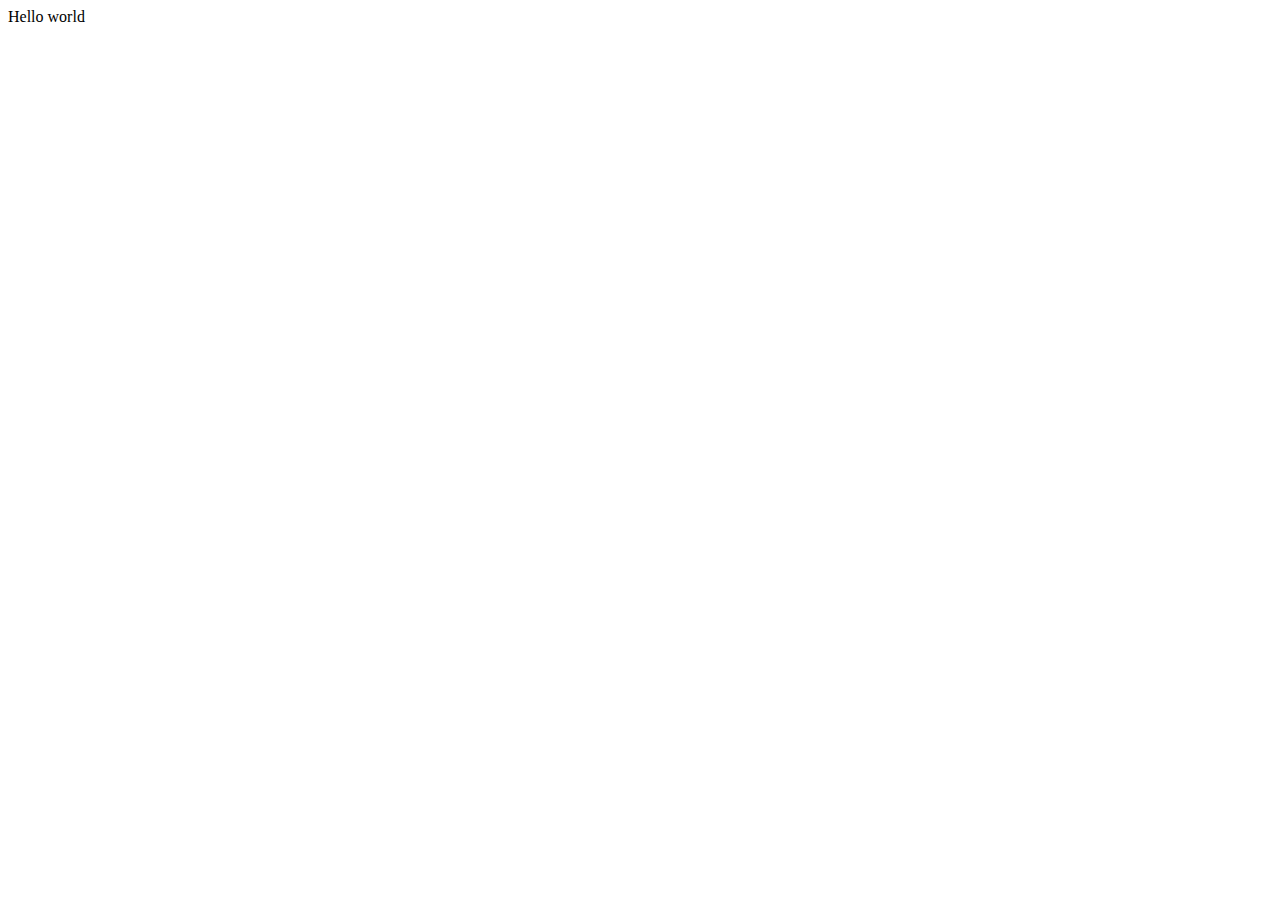
==== index.html @ 72136c0b "inital commit" ====
<!DOCTYPE html>
<html lang="en">
<head>
    <meta charset="UTF-8">
    <meta http-equiv="X-UA-Compatible" content="IE=edge">
    <meta name="viewport" content="width=device-width, initial-scale=1.0">
    <title>Paran Kashani Pages</title>
</head>
<body>
    <header>Hello world</header>
</body>
</html>
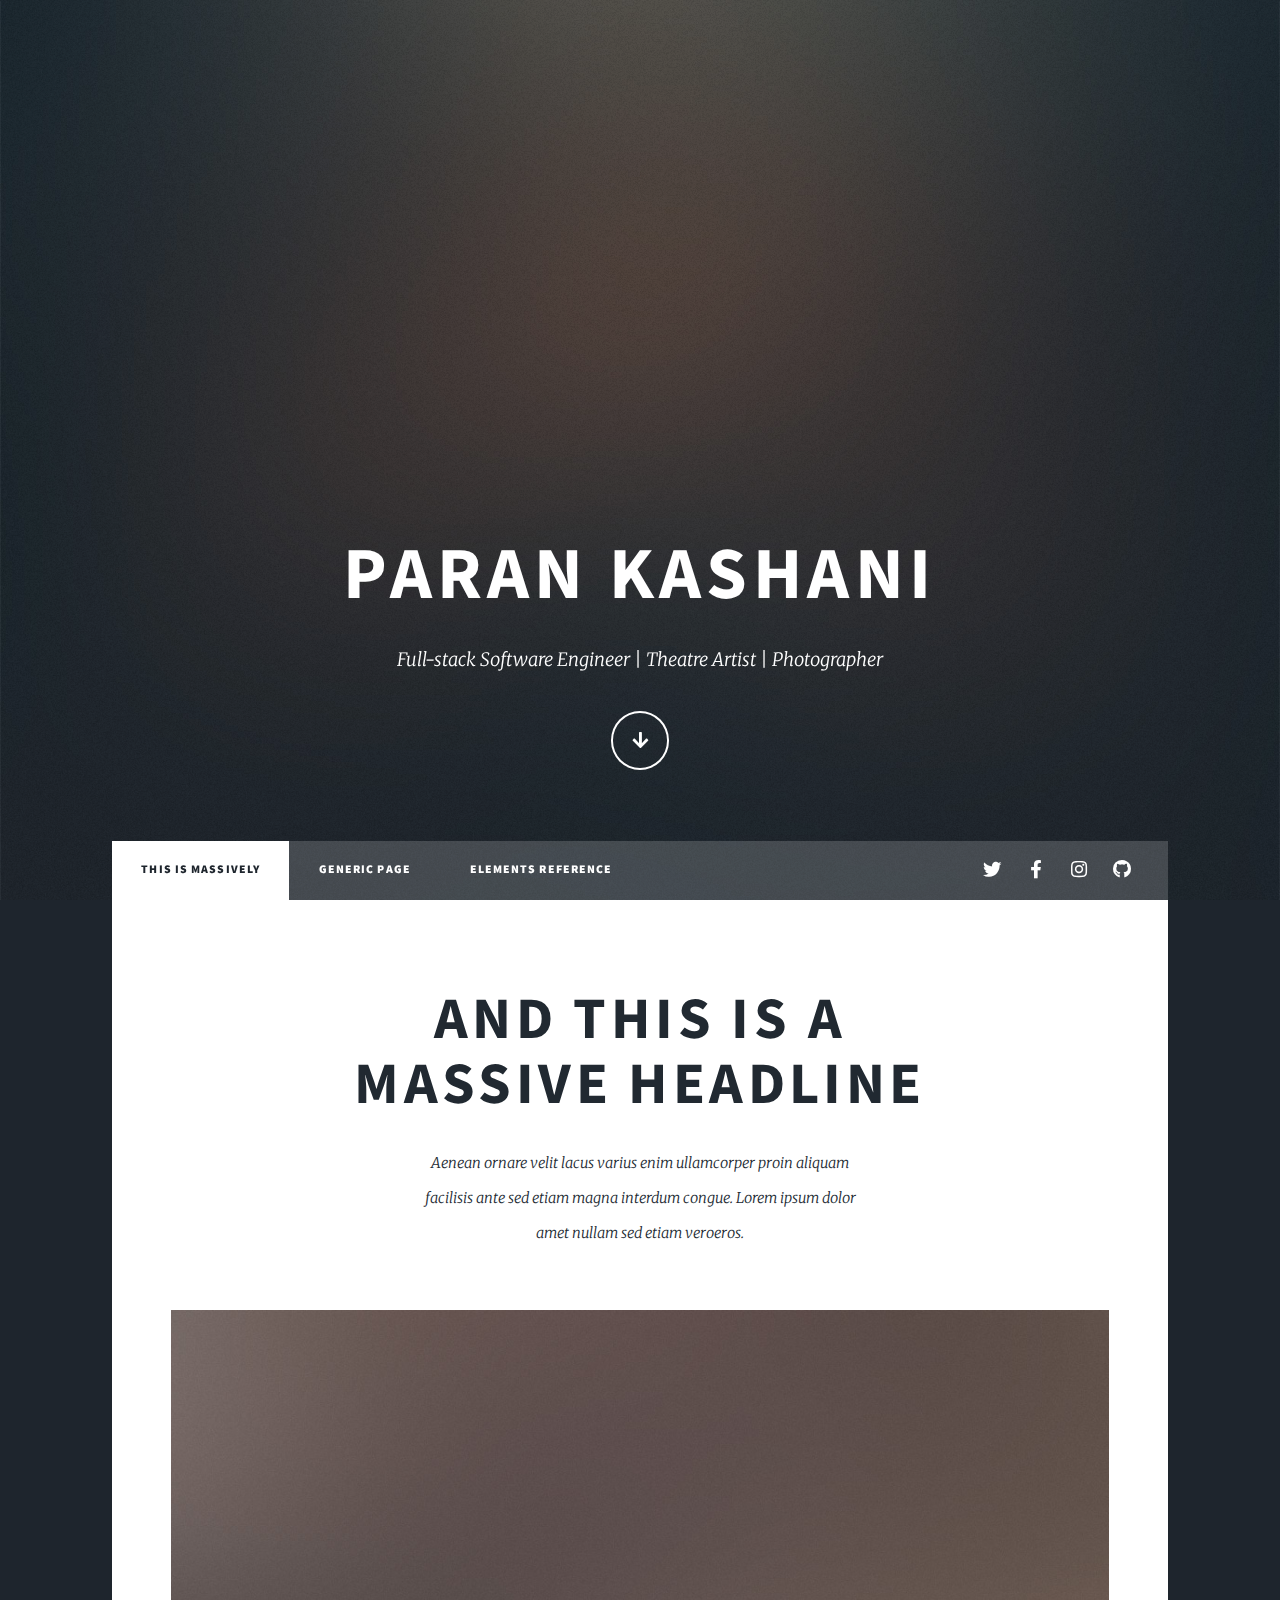
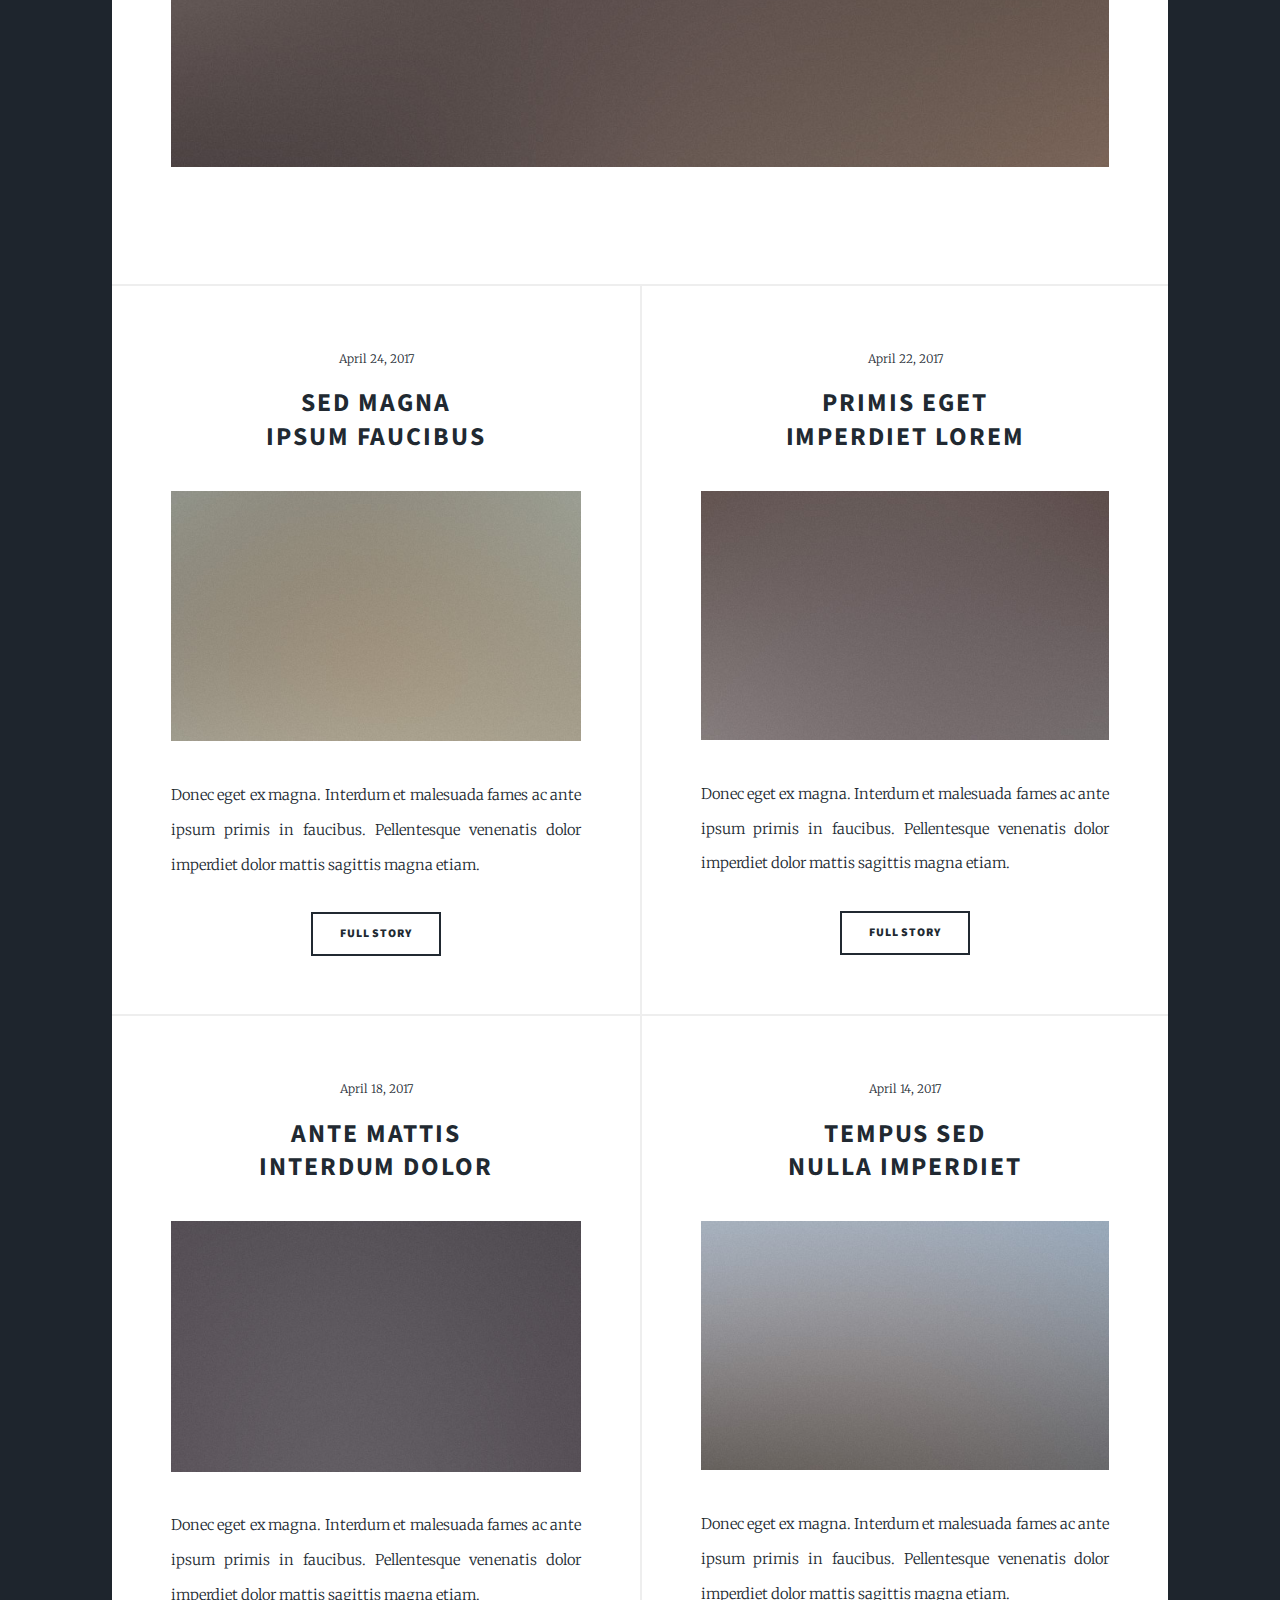
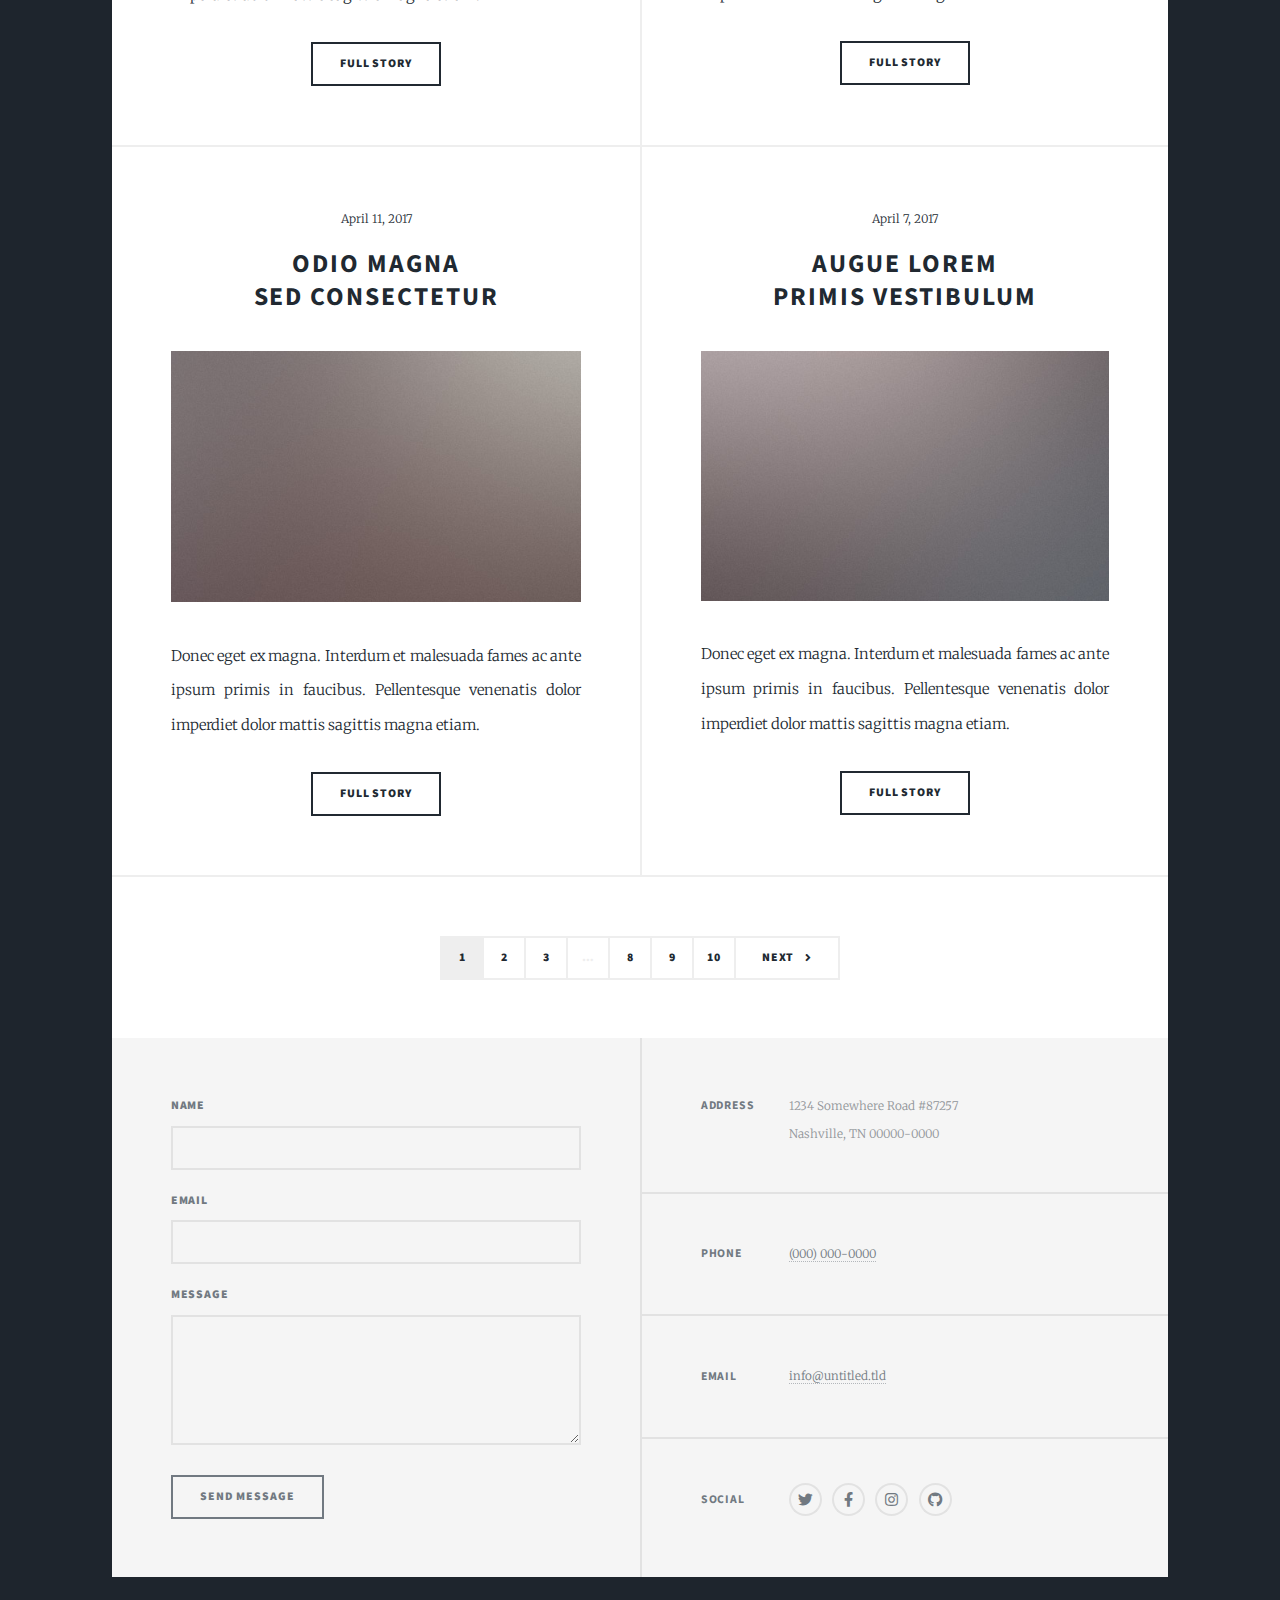
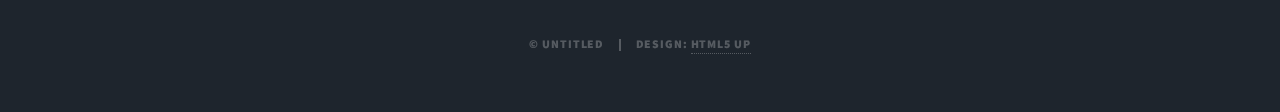
==== commit e2484a39: "minor adjustments made" ====
--- a/index.html
+++ b/index.html
@@ -1,12 +1,222 @@
-<!DOCTYPE html>
-<html lang="en">
-<head>
-    <meta charset="UTF-8">
-    <meta http-equiv="X-UA-Compatible" content="IE=edge">
-    <meta name="viewport" content="width=device-width, initial-scale=1.0">
-    <title>Paran Kashani Pages</title>
-</head>
-<body>
-    <header>Hello world</header>
-</body>
+<!DOCTYPE HTML>
+<html>
+	<head>
+		<title>Paran Kashani Portfolio</title>
+		<meta charset="utf-8" />
+		<meta name="viewport" content="width=device-width, initial-scale=1, user-scalable=no" />
+		<link rel="stylesheet" href="assets/css/main.css" />
+		<noscript><link rel="stylesheet" href="assets/css/noscript.css" /></noscript>
+	</head>
+	<body class="is-preload">
+
+		<!-- Wrapper -->
+			<div id="wrapper" class="fade-in">
+
+				<!-- Intro -->
+					<div id="intro">
+						<h1>Paran Kashani</h1>
+						<p>Full-stack Software Engineer | Theatre Artist | Photographer</p>
+						<ul class="actions">
+							<li><a href="#header" class="button icon solid solo fa-arrow-down scrolly">Continue</a></li>
+						</ul>
+					</div>
+
+				<!-- Header -->
+					<header id="header">
+						<a href="index.html" class="logo">Massively</a>
+					</header>
+
+				<!-- Nav -->
+					<nav id="nav">
+						<ul class="links">
+							<li class="active"><a href="index.html">This is Massively</a></li>
+							<li><a href="generic.html">Generic Page</a></li>
+							<li><a href="elements.html">Elements Reference</a></li>
+						</ul>
+						<ul class="icons">
+							<li><a href="#" class="icon brands fa-twitter"><span class="label">Twitter</span></a></li>
+								<li><a href="#" class="icon brands fa-facebook-f"><span class="label">Facebook</span></a></li>
+							<li><a href="#" class="icon brands fa-instagram"><span class="label">Instagram</span></a></li>
+							<li><a href="#" class="icon brands fa-github"><span class="label">GitHub</span></a></li>
+						</ul>
+					</nav>
+
+				<!-- Main -->
+					<div id="main">
+
+						<!-- Featured Post -->
+							<article class="post featured">
+								<header class="major">
+									<!-- <span class="date">April 25, 2017</span> -->
+									<h2><a href="#">And this is a<br />
+									massive headline</a></h2>
+									<p>Aenean ornare velit lacus varius enim ullamcorper proin aliquam<br />
+									facilisis ante sed etiam magna interdum congue. Lorem ipsum dolor<br />
+									amet nullam sed etiam veroeros.</p>
+								</header>
+								<a href="#" class="image main"><img src="images/pic01.jpg" alt="" /></a>
+								<!-- <ul class="actions special">
+									<li><a href="#" class="button large">Full Story</a></li>
+								</ul> -->
+							</article>
+
+						<!-- Posts -->
+							<section class="posts">
+								<article>
+									<header>
+										<span class="date">April 24, 2017</span>
+										<h2><a href="#">Sed magna<br />
+										ipsum faucibus</a></h2>
+									</header>
+									<a href="#" class="image fit"><img src="images/pic02.jpg" alt="" /></a>
+									<p>Donec eget ex magna. Interdum et malesuada fames ac ante ipsum primis in faucibus. Pellentesque venenatis dolor imperdiet dolor mattis sagittis magna etiam.</p>
+									<ul class="actions special">
+										<li><a href="#" class="button">Full Story</a></li>
+									</ul>
+								</article>
+								<article>
+									<header>
+										<span class="date">April 22, 2017</span>
+										<h2><a href="#">Primis eget<br />
+										imperdiet lorem</a></h2>
+									</header>
+									<a href="#" class="image fit"><img src="images/pic03.jpg" alt="" /></a>
+									<p>Donec eget ex magna. Interdum et malesuada fames ac ante ipsum primis in faucibus. Pellentesque venenatis dolor imperdiet dolor mattis sagittis magna etiam.</p>
+									<ul class="actions special">
+										<li><a href="#" class="button">Full Story</a></li>
+									</ul>
+								</article>
+								<article>
+									<header>
+										<span class="date">April 18, 2017</span>
+										<h2><a href="#">Ante mattis<br />
+										interdum dolor</a></h2>
+									</header>
+									<a href="#" class="image fit"><img src="images/pic04.jpg" alt="" /></a>
+									<p>Donec eget ex magna. Interdum et malesuada fames ac ante ipsum primis in faucibus. Pellentesque venenatis dolor imperdiet dolor mattis sagittis magna etiam.</p>
+									<ul class="actions special">
+										<li><a href="#" class="button">Full Story</a></li>
+									</ul>
+								</article>
+								<article>
+									<header>
+										<span class="date">April 14, 2017</span>
+										<h2><a href="#">Tempus sed<br />
+										nulla imperdiet</a></h2>
+									</header>
+									<a href="#" class="image fit"><img src="images/pic05.jpg" alt="" /></a>
+									<p>Donec eget ex magna. Interdum et malesuada fames ac ante ipsum primis in faucibus. Pellentesque venenatis dolor imperdiet dolor mattis sagittis magna etiam.</p>
+									<ul class="actions special">
+										<li><a href="#" class="button">Full Story</a></li>
+									</ul>
+								</article>
+								<article>
+									<header>
+										<span class="date">April 11, 2017</span>
+										<h2><a href="#">Odio magna<br />
+										sed consectetur</a></h2>
+									</header>
+									<a href="#" class="image fit"><img src="images/pic06.jpg" alt="" /></a>
+									<p>Donec eget ex magna. Interdum et malesuada fames ac ante ipsum primis in faucibus. Pellentesque venenatis dolor imperdiet dolor mattis sagittis magna etiam.</p>
+									<ul class="actions special">
+										<li><a href="#" class="button">Full Story</a></li>
+									</ul>
+								</article>
+								<article>
+									<header>
+										<span class="date">April 7, 2017</span>
+										<h2><a href="#">Augue lorem<br />
+										primis vestibulum</a></h2>
+									</header>
+									<a href="#" class="image fit"><img src="images/pic07.jpg" alt="" /></a>
+									<p>Donec eget ex magna. Interdum et malesuada fames ac ante ipsum primis in faucibus. Pellentesque venenatis dolor imperdiet dolor mattis sagittis magna etiam.</p>
+									<ul class="actions special">
+										<li><a href="#" class="button">Full Story</a></li>
+									</ul>
+								</article>
+							</section>
+
+						<!-- Footer -->
+							<footer>
+								<div class="pagination">
+									<!--<a href="#" class="previous">Prev</a>-->
+									<a href="#" class="page active">1</a>
+									<a href="#" class="page">2</a>
+									<a href="#" class="page">3</a>
+									<span class="extra">&hellip;</span>
+									<a href="#" class="page">8</a>
+									<a href="#" class="page">9</a>
+									<a href="#" class="page">10</a>
+									<a href="#" class="next">Next</a>
+								</div>
+							</footer>
+
+					</div>
+
+				<!-- Footer -->
+					<footer id="footer">
+						<section>
+							<form method="post" action="#">
+								<div class="fields">
+									<div class="field">
+										<label for="name">Name</label>
+										<input type="text" name="name" id="name" />
+									</div>
+									<div class="field">
+										<label for="email">Email</label>
+										<input type="text" name="email" id="email" />
+									</div>
+									<div class="field">
+										<label for="message">Message</label>
+										<textarea name="message" id="message" rows="3"></textarea>
+									</div>
+								</div>
+								<ul class="actions">
+									<li><input type="submit" value="Send Message" /></li>
+								</ul>
+							</form>
+						</section>
+						<section class="split contact">
+							<section class="alt">
+								<h3>Address</h3>
+								<p>1234 Somewhere Road #87257<br />
+								Nashville, TN 00000-0000</p>
+							</section>
+							<section>
+								<h3>Phone</h3>
+								<p><a href="#">(000) 000-0000</a></p>
+							</section>
+							<section>
+								<h3>Email</h3>
+								<p><a href="#">info@untitled.tld</a></p>
+							</section>
+							<section>
+								<h3>Social</h3>
+								<ul class="icons alt">
+									<li><a href="#" class="icon brands alt fa-twitter"><span class="label">Twitter</span></a></li>
+									<li><a href="#" class="icon brands alt fa-facebook-f"><span class="label">Facebook</span></a></li>
+									<li><a href="#" class="icon brands alt fa-instagram"><span class="label">Instagram</span></a></li>
+									<li><a href="#" class="icon brands alt fa-github"><span class="label">GitHub</span></a></li>
+								</ul>
+							</section>
+						</section>
+					</footer>
+
+				<!-- Copyright -->
+					<div id="copyright">
+						<ul><li>&copy; Untitled</li><li>Design: <a href="https://html5up.net">HTML5 UP</a></li></ul>
+					</div>
+
+			</div>
+
+		<!-- Scripts -->
+			<script src="assets/js/jquery.min.js"></script>
+			<script src="assets/js/jquery.scrollex.min.js"></script>
+			<script src="assets/js/jquery.scrolly.min.js"></script>
+			<script src="assets/js/browser.min.js"></script>
+			<script src="assets/js/breakpoints.min.js"></script>
+			<script src="assets/js/util.js"></script>
+			<script src="assets/js/main.js"></script>
+
+	</body>
 </html>--- a/assets/css/main.css
+++ b/assets/css/main.css
@@ -0,0 +1,4684 @@
+@import url(fontawesome-all.min.css);
+@import url("https://fonts.googleapis.com/css?family=Merriweather:300,700,300italic,700italic|Source+Sans+Pro:900");
+
+html, body, div, span, applet, object,
+iframe, h1, h2, h3, h4, h5, h6, p, blockquote,
+pre, a, abbr, acronym, address, big, cite,
+code, del, dfn, em, img, ins, kbd, q, s, samp,
+small, strike, strong, sub, sup, tt, var, b,
+u, i, center, dl, dt, dd, ol, ul, li, fieldset,
+form, label, legend, table, caption, tbody,
+tfoot, thead, tr, th, td, article, aside,
+canvas, details, embed, figure, figcaption,
+footer, header, hgroup, menu, nav, output, ruby,
+section, summary, time, mark, audio, video {
+	margin: 0;
+	padding: 0;
+	border: 0;
+	font-size: 100%;
+	font: inherit;
+	vertical-align: baseline;}
+
+article, aside, details, figcaption, figure,
+footer, header, hgroup, menu, nav, section {
+	display: block;}
+
+body {
+	line-height: 1;
+}
+
+ol, ul {
+	list-style: none;
+}
+
+blockquote, q {
+	quotes: none;
+}
+
+	blockquote:before, blockquote:after, q:before, q:after {
+		content: '';
+		content: none;
+	}
+
+table {
+	border-collapse: collapse;
+	border-spacing: 0;
+}
+
+body {
+	-webkit-text-size-adjust: none;
+}
+
+mark {
+	background-color: transparent;
+	color: inherit;
+}
+
+input::-moz-focus-inner {
+	border: 0;
+	padding: 0;
+}
+
+input, select, textarea {
+	-moz-appearance: none;
+	-webkit-appearance: none;
+	-ms-appearance: none;
+	appearance: none;
+}
+
+/* Basic */
+
+	@-ms-viewport {
+		width: device-width;
+	}
+
+	body {
+		-ms-overflow-style: scrollbar;
+	}
+
+	@media screen and (max-width: 480px) {
+
+		html, body {
+			min-width: 320px;
+		}
+
+	}
+
+	html {
+		box-sizing: border-box;
+	}
+
+	*, *:before, *:after {
+		box-sizing: inherit;
+	}
+
+	body {
+		background-color: #1e252d;
+	}
+
+		body.is-preload *, body.is-preload *:before, body.is-preload *:after {
+			-moz-animation: none !important;
+			-webkit-animation: none !important;
+			-ms-animation: none !important;
+			animation: none !important;
+			-moz-transition: none !important;
+			-webkit-transition: none !important;
+			-ms-transition: none !important;
+			transition: none !important;
+		}
+
+/* Type */
+
+	html {
+		font-size: 16pt;
+	}
+
+		@media screen and (max-width: 1680px) {
+
+			html {
+				font-size: 12pt;
+			}
+
+		}
+
+		@media screen and (max-width: 1280px) {
+
+			html {
+				font-size: 11pt;
+			}
+
+		}
+
+		@media screen and (max-width: 360px) {
+
+			html {
+				font-size: 10pt;
+			}
+
+		}
+
+	body {
+		color: #212931;
+	}
+
+	body, input, select, textarea {
+		font-family: "Merriweather", Georgia, serif;
+		font-weight: 300;
+		font-size: 1rem;
+		line-height: 2.375;
+	}
+
+	a {
+		-moz-transition: color 0.2s ease-in-out, background-color 0.2s ease-in-out, border-color 0.2s ease-in-out, box-shadow 0.2s ease-in-out;
+		-webkit-transition: color 0.2s ease-in-out, background-color 0.2s ease-in-out, border-color 0.2s ease-in-out, box-shadow 0.2s ease-in-out;
+		-ms-transition: color 0.2s ease-in-out, background-color 0.2s ease-in-out, border-color 0.2s ease-in-out, box-shadow 0.2s ease-in-out;
+		transition: color 0.2s ease-in-out, background-color 0.2s ease-in-out, border-color 0.2s ease-in-out, box-shadow 0.2s ease-in-out;
+		border-bottom: dotted 1px;
+		text-decoration: none;
+	}
+
+		a:hover {
+			border-bottom-color: transparent;
+		}
+
+	strong, b {
+		font-weight: 600;
+	}
+
+	em, i {
+		font-style: italic;
+	}
+
+	p {
+		text-align: justify;
+		margin: 0 0 2rem 0;
+	}
+
+	h1, h2, h3, h4, h5, h6 {
+		font-family: "Source Sans Pro", Helvetica, sans-serif;
+		font-weight: 700;
+		line-height: 1.5;
+		letter-spacing: 0.075em;
+		text-transform: uppercase;
+		margin: 0 0 1rem 0;
+	}
+
+		h1 a, h2 a, h3 a, h4 a, h5 a, h6 a {
+			border-bottom: 0;
+			color: inherit;
+			text-decoration: none;
+		}
+
+	h1 {
+		font-size: 4rem;
+		line-height: 1.1;
+		margin: 0 0 2rem 0;
+	}
+
+	h2 {
+		font-size: 1.75rem;
+		line-height: 1.3;
+		margin: 0 0 1.5rem 0;
+	}
+
+	h3 {
+		font-size: 1.25rem;
+		margin: 0 0 1.5rem 0;
+	}
+
+	h4 {
+		font-size: 1rem;
+	}
+
+	h5 {
+		font-size: 0.9rem;
+	}
+
+	h6 {
+		font-size: 0.8rem;
+	}
+
+	sub {
+		font-size: 0.8rem;
+		position: relative;
+		top: 0.5rem;
+	}
+
+	sup {
+		font-size: 0.8rem;
+		position: relative;
+		top: -0.5rem;
+	}
+
+	blockquote {
+		border-left: solid 4px;
+		font-style: italic;
+		margin: 0 0 2rem 0;
+		padding: 0.5rem 0 0.5rem 2rem;
+	}
+
+	code {
+		border: solid 2px;
+		font-family: "Courier New", monospace;
+		font-size: 0.9rem;
+		margin: 0 0.25rem;
+		padding: 0.25rem 0.65rem;
+	}
+
+	pre {
+		-webkit-overflow-scrolling: touch;
+		font-family: "Courier New", monospace;
+		font-size: 0.9rem;
+		margin: 0 0 2rem 0;
+	}
+
+		pre code {
+			display: block;
+			line-height: 1.75;
+			padding: 1rem 1.5rem;
+			overflow-x: auto;
+		}
+
+	hr {
+		border: 0;
+		border-bottom: solid 2px;
+		margin: 3rem 0;
+	}
+
+		hr.major {
+			margin: 5rem 0;
+		}
+
+	.align-left {
+		text-align: left;
+	}
+
+	.align-center {
+		text-align: center;
+	}
+
+	.align-right {
+		text-align: right;
+	}
+
+	input, select, textarea {
+		color: #212931;
+	}
+
+	a {
+		color: #212931;
+		border-bottom-color: rgba(33, 41, 49, 0.5);
+	}
+
+		a:hover {
+			border-bottom-color: transparent;
+			color: #FF9D0A !important;
+		}
+
+	strong, b {
+		color: #212931;
+	}
+
+	h1, h2, h3, h4, h5, h6 {
+		color: #212931;
+	}
+
+	blockquote {
+		border-left-color: #eeeeee;
+	}
+
+	code {
+		background: rgba(220, 220, 220, 0.25);
+		border-color: #eeeeee;
+	}
+
+	hr {
+		border-bottom-color: #eeeeee;
+	}
+
+/* Row */
+
+	.row {
+		display: flex;
+		flex-wrap: wrap;
+		box-sizing: border-box;
+		align-items: stretch;
+	}
+
+		.row > * {
+			box-sizing: border-box;
+		}
+
+		.row.gtr-uniform > * > :last-child {
+			margin-bottom: 0;
+		}
+
+		.row.aln-left {
+			justify-content: flex-start;
+		}
+
+		.row.aln-center {
+			justify-content: center;
+		}
+
+		.row.aln-right {
+			justify-content: flex-end;
+		}
+
+		.row.aln-top {
+			align-items: flex-start;
+		}
+
+		.row.aln-middle {
+			align-items: center;
+		}
+
+		.row.aln-bottom {
+			align-items: flex-end;
+		}
+
+		.row > .imp {
+			order: -1;
+		}
+
+		.row > .col-1 {
+			width: 8.33333%;
+		}
+
+		.row > .off-1 {
+			margin-left: 8.33333%;
+		}
+
+		.row > .col-2 {
+			width: 16.66667%;
+		}
+
+		.row > .off-2 {
+			margin-left: 16.66667%;
+		}
+
+		.row > .col-3 {
+			width: 25%;
+		}
+
+		.row > .off-3 {
+			margin-left: 25%;
+		}
+
+		.row > .col-4 {
+			width: 33.33333%;
+		}
+
+		.row > .off-4 {
+			margin-left: 33.33333%;
+		}
+
+		.row > .col-5 {
+			width: 41.66667%;
+		}
+
+		.row > .off-5 {
+			margin-left: 41.66667%;
+		}
+
+		.row > .col-6 {
+			width: 50%;
+		}
+
+		.row > .off-6 {
+			margin-left: 50%;
+		}
+
+		.row > .col-7 {
+			width: 58.33333%;
+		}
+
+		.row > .off-7 {
+			margin-left: 58.33333%;
+		}
+
+		.row > .col-8 {
+			width: 66.66667%;
+		}
+
+		.row > .off-8 {
+			margin-left: 66.66667%;
+		}
+
+		.row > .col-9 {
+			width: 75%;
+		}
+
+		.row > .off-9 {
+			margin-left: 75%;
+		}
+
+		.row > .col-10 {
+			width: 83.33333%;
+		}
+
+		.row > .off-10 {
+			margin-left: 83.33333%;
+		}
+
+		.row > .col-11 {
+			width: 91.66667%;
+		}
+
+		.row > .off-11 {
+			margin-left: 91.66667%;
+		}
+
+		.row > .col-12 {
+			width: 100%;
+		}
+
+		.row > .off-12 {
+			margin-left: 100%;
+		}
+
+		.row.gtr-0 {
+			margin-top: 0;
+			margin-left: 0rem;
+		}
+
+			.row.gtr-0 > * {
+				padding: 0 0 0 0rem;
+			}
+
+			.row.gtr-0.gtr-uniform {
+				margin-top: 0rem;
+			}
+
+				.row.gtr-0.gtr-uniform > * {
+					padding-top: 0rem;
+				}
+
+		.row.gtr-25 {
+			margin-top: 0;
+			margin-left: -0.375rem;
+		}
+
+			.row.gtr-25 > * {
+				padding: 0 0 0 0.375rem;
+			}
+
+			.row.gtr-25.gtr-uniform {
+				margin-top: -0.375rem;
+			}
+
+				.row.gtr-25.gtr-uniform > * {
+					padding-top: 0.375rem;
+				}
+
+		.row.gtr-50 {
+			margin-top: 0;
+			margin-left: -0.75rem;
+		}
+
+			.row.gtr-50 > * {
+				padding: 0 0 0 0.75rem;
+			}
+
+			.row.gtr-50.gtr-uniform {
+				margin-top: -0.75rem;
+			}
+
+				.row.gtr-50.gtr-uniform > * {
+					padding-top: 0.75rem;
+				}
+
+		.row {
+			margin-top: 0;
+			margin-left: -1.5rem;
+		}
+
+			.row > * {
+				padding: 0 0 0 1.5rem;
+			}
+
+			.row.gtr-uniform {
+				margin-top: -1.5rem;
+			}
+
+				.row.gtr-uniform > * {
+					padding-top: 1.5rem;
+				}
+
+		.row.gtr-150 {
+			margin-top: 0;
+			margin-left: -2.25rem;
+		}
+
+			.row.gtr-150 > * {
+				padding: 0 0 0 2.25rem;
+			}
+
+			.row.gtr-150.gtr-uniform {
+				margin-top: -2.25rem;
+			}
+
+				.row.gtr-150.gtr-uniform > * {
+					padding-top: 2.25rem;
+				}
+
+		.row.gtr-200 {
+			margin-top: 0;
+			margin-left: -3rem;
+		}
+
+			.row.gtr-200 > * {
+				padding: 0 0 0 3rem;
+			}
+
+			.row.gtr-200.gtr-uniform {
+				margin-top: -3rem;
+			}
+
+				.row.gtr-200.gtr-uniform > * {
+					padding-top: 3rem;
+				}
+
+		@media screen and (max-width: 1680px) {
+
+			.row {
+				display: flex;
+				flex-wrap: wrap;
+				box-sizing: border-box;
+				align-items: stretch;
+			}
+
+				.row > * {
+					box-sizing: border-box;
+				}
+
+				.row.gtr-uniform > * > :last-child {
+					margin-bottom: 0;
+				}
+
+				.row.aln-left {
+					justify-content: flex-start;
+				}
+
+				.row.aln-center {
+					justify-content: center;
+				}
+
+				.row.aln-right {
+					justify-content: flex-end;
+				}
+
+				.row.aln-top {
+					align-items: flex-start;
+				}
+
+				.row.aln-middle {
+					align-items: center;
+				}
+
+				.row.aln-bottom {
+					align-items: flex-end;
+				}
+
+				.row > .imp-xlarge {
+					order: -1;
+				}
+
+				.row > .col-1-xlarge {
+					width: 8.33333%;
+				}
+
+				.row > .off-1-xlarge {
+					margin-left: 8.33333%;
+				}
+
+				.row > .col-2-xlarge {
+					width: 16.66667%;
+				}
+
+				.row > .off-2-xlarge {
+					margin-left: 16.66667%;
+				}
+
+				.row > .col-3-xlarge {
+					width: 25%;
+				}
+
+				.row > .off-3-xlarge {
+					margin-left: 25%;
+				}
+
+				.row > .col-4-xlarge {
+					width: 33.33333%;
+				}
+
+				.row > .off-4-xlarge {
+					margin-left: 33.33333%;
+				}
+
+				.row > .col-5-xlarge {
+					width: 41.66667%;
+				}
+
+				.row > .off-5-xlarge {
+					margin-left: 41.66667%;
+				}
+
+				.row > .col-6-xlarge {
+					width: 50%;
+				}
+
+				.row > .off-6-xlarge {
+					margin-left: 50%;
+				}
+
+				.row > .col-7-xlarge {
+					width: 58.33333%;
+				}
+
+				.row > .off-7-xlarge {
+					margin-left: 58.33333%;
+				}
+
+				.row > .col-8-xlarge {
+					width: 66.66667%;
+				}
+
+				.row > .off-8-xlarge {
+					margin-left: 66.66667%;
+				}
+
+				.row > .col-9-xlarge {
+					width: 75%;
+				}
+
+				.row > .off-9-xlarge {
+					margin-left: 75%;
+				}
+
+				.row > .col-10-xlarge {
+					width: 83.33333%;
+				}
+
+				.row > .off-10-xlarge {
+					margin-left: 83.33333%;
+				}
+
+				.row > .col-11-xlarge {
+					width: 91.66667%;
+				}
+
+				.row > .off-11-xlarge {
+					margin-left: 91.66667%;
+				}
+
+				.row > .col-12-xlarge {
+					width: 100%;
+				}
+
+				.row > .off-12-xlarge {
+					margin-left: 100%;
+				}
+
+				.row.gtr-0 {
+					margin-top: 0;
+					margin-left: 0rem;
+				}
+
+					.row.gtr-0 > * {
+						padding: 0 0 0 0rem;
+					}
+
+					.row.gtr-0.gtr-uniform {
+						margin-top: 0rem;
+					}
+
+						.row.gtr-0.gtr-uniform > * {
+							padding-top: 0rem;
+						}
+
+				.row.gtr-25 {
+					margin-top: 0;
+					margin-left: -0.375rem;
+				}
+
+					.row.gtr-25 > * {
+						padding: 0 0 0 0.375rem;
+					}
+
+					.row.gtr-25.gtr-uniform {
+						margin-top: -0.375rem;
+					}
+
+						.row.gtr-25.gtr-uniform > * {
+							padding-top: 0.375rem;
+						}
+
+				.row.gtr-50 {
+					margin-top: 0;
+					margin-left: -0.75rem;
+				}
+
+					.row.gtr-50 > * {
+						padding: 0 0 0 0.75rem;
+					}
+
+					.row.gtr-50.gtr-uniform {
+						margin-top: -0.75rem;
+					}
+
+						.row.gtr-50.gtr-uniform > * {
+							padding-top: 0.75rem;
+						}
+
+				.row {
+					margin-top: 0;
+					margin-left: -1.5rem;
+				}
+
+					.row > * {
+						padding: 0 0 0 1.5rem;
+					}
+
+					.row.gtr-uniform {
+						margin-top: -1.5rem;
+					}
+
+						.row.gtr-uniform > * {
+							padding-top: 1.5rem;
+						}
+
+				.row.gtr-150 {
+					margin-top: 0;
+					margin-left: -2.25rem;
+				}
+
+					.row.gtr-150 > * {
+						padding: 0 0 0 2.25rem;
+					}
+
+					.row.gtr-150.gtr-uniform {
+						margin-top: -2.25rem;
+					}
+
+						.row.gtr-150.gtr-uniform > * {
+							padding-top: 2.25rem;
+						}
+
+				.row.gtr-200 {
+					margin-top: 0;
+					margin-left: -3rem;
+				}
+
+					.row.gtr-200 > * {
+						padding: 0 0 0 3rem;
+					}
+
+					.row.gtr-200.gtr-uniform {
+						margin-top: -3rem;
+					}
+
+						.row.gtr-200.gtr-uniform > * {
+							padding-top: 3rem;
+						}
+
+		}
+
+		@media screen and (max-width: 1280px) {
+
+			.row {
+				display: flex;
+				flex-wrap: wrap;
+				box-sizing: border-box;
+				align-items: stretch;
+			}
+
+				.row > * {
+					box-sizing: border-box;
+				}
+
+				.row.gtr-uniform > * > :last-child {
+					margin-bottom: 0;
+				}
+
+				.row.aln-left {
+					justify-content: flex-start;
+				}
+
+				.row.aln-center {
+					justify-content: center;
+				}
+
+				.row.aln-right {
+					justify-content: flex-end;
+				}
+
+				.row.aln-top {
+					align-items: flex-start;
+				}
+
+				.row.aln-middle {
+					align-items: center;
+				}
+
+				.row.aln-bottom {
+					align-items: flex-end;
+				}
+
+				.row > .imp-large {
+					order: -1;
+				}
+
+				.row > .col-1-large {
+					width: 8.33333%;
+				}
+
+				.row > .off-1-large {
+					margin-left: 8.33333%;
+				}
+
+				.row > .col-2-large {
+					width: 16.66667%;
+				}
+
+				.row > .off-2-large {
+					margin-left: 16.66667%;
+				}
+
+				.row > .col-3-large {
+					width: 25%;
+				}
+
+				.row > .off-3-large {
+					margin-left: 25%;
+				}
+
+				.row > .col-4-large {
+					width: 33.33333%;
+				}
+
+				.row > .off-4-large {
+					margin-left: 33.33333%;
+				}
+
+				.row > .col-5-large {
+					width: 41.66667%;
+				}
+
+				.row > .off-5-large {
+					margin-left: 41.66667%;
+				}
+
+				.row > .col-6-large {
+					width: 50%;
+				}
+
+				.row > .off-6-large {
+					margin-left: 50%;
+				}
+
+				.row > .col-7-large {
+					width: 58.33333%;
+				}
+
+				.row > .off-7-large {
+					margin-left: 58.33333%;
+				}
+
+				.row > .col-8-large {
+					width: 66.66667%;
+				}
+
+				.row > .off-8-large {
+					margin-left: 66.66667%;
+				}
+
+				.row > .col-9-large {
+					width: 75%;
+				}
+
+				.row > .off-9-large {
+					margin-left: 75%;
+				}
+
+				.row > .col-10-large {
+					width: 83.33333%;
+				}
+
+				.row > .off-10-large {
+					margin-left: 83.33333%;
+				}
+
+				.row > .col-11-large {
+					width: 91.66667%;
+				}
+
+				.row > .off-11-large {
+					margin-left: 91.66667%;
+				}
+
+				.row > .col-12-large {
+					width: 100%;
+				}
+
+				.row > .off-12-large {
+					margin-left: 100%;
+				}
+
+				.row.gtr-0 {
+					margin-top: 0;
+					margin-left: 0rem;
+				}
+
+					.row.gtr-0 > * {
+						padding: 0 0 0 0rem;
+					}
+
+					.row.gtr-0.gtr-uniform {
+						margin-top: 0rem;
+					}
+
+						.row.gtr-0.gtr-uniform > * {
+							padding-top: 0rem;
+						}
+
+				.row.gtr-25 {
+					margin-top: 0;
+					margin-left: -0.375rem;
+				}
+
+					.row.gtr-25 > * {
+						padding: 0 0 0 0.375rem;
+					}
+
+					.row.gtr-25.gtr-uniform {
+						margin-top: -0.375rem;
+					}
+
+						.row.gtr-25.gtr-uniform > * {
+							padding-top: 0.375rem;
+						}
+
+				.row.gtr-50 {
+					margin-top: 0;
+					margin-left: -0.75rem;
+				}
+
+					.row.gtr-50 > * {
+						padding: 0 0 0 0.75rem;
+					}
+
+					.row.gtr-50.gtr-uniform {
+						margin-top: -0.75rem;
+					}
+
+						.row.gtr-50.gtr-uniform > * {
+							padding-top: 0.75rem;
+						}
+
+				.row {
+					margin-top: 0;
+					margin-left: -1.5rem;
+				}
+
+					.row > * {
+						padding: 0 0 0 1.5rem;
+					}
+
+					.row.gtr-uniform {
+						margin-top: -1.5rem;
+					}
+
+						.row.gtr-uniform > * {
+							padding-top: 1.5rem;
+						}
+
+				.row.gtr-150 {
+					margin-top: 0;
+					margin-left: -2.25rem;
+				}
+
+					.row.gtr-150 > * {
+						padding: 0 0 0 2.25rem;
+					}
+
+					.row.gtr-150.gtr-uniform {
+						margin-top: -2.25rem;
+					}
+
+						.row.gtr-150.gtr-uniform > * {
+							padding-top: 2.25rem;
+						}
+
+				.row.gtr-200 {
+					margin-top: 0;
+					margin-left: -3rem;
+				}
+
+					.row.gtr-200 > * {
+						padding: 0 0 0 3rem;
+					}
+
+					.row.gtr-200.gtr-uniform {
+						margin-top: -3rem;
+					}
+
+						.row.gtr-200.gtr-uniform > * {
+							padding-top: 3rem;
+						}
+
+		}
+
+		@media screen and (max-width: 980px) {
+
+			.row {
+				display: flex;
+				flex-wrap: wrap;
+				box-sizing: border-box;
+				align-items: stretch;
+			}
+
+				.row > * {
+					box-sizing: border-box;
+				}
+
+				.row.gtr-uniform > * > :last-child {
+					margin-bottom: 0;
+				}
+
+				.row.aln-left {
+					justify-content: flex-start;
+				}
+
+				.row.aln-center {
+					justify-content: center;
+				}
+
+				.row.aln-right {
+					justify-content: flex-end;
+				}
+
+				.row.aln-top {
+					align-items: flex-start;
+				}
+
+				.row.aln-middle {
+					align-items: center;
+				}
+
+				.row.aln-bottom {
+					align-items: flex-end;
+				}
+
+				.row > .imp-medium {
+					order: -1;
+				}
+
+				.row > .col-1-medium {
+					width: 8.33333%;
+				}
+
+				.row > .off-1-medium {
+					margin-left: 8.33333%;
+				}
+
+				.row > .col-2-medium {
+					width: 16.66667%;
+				}
+
+				.row > .off-2-medium {
+					margin-left: 16.66667%;
+				}
+
+				.row > .col-3-medium {
+					width: 25%;
+				}
+
+				.row > .off-3-medium {
+					margin-left: 25%;
+				}
+
+				.row > .col-4-medium {
+					width: 33.33333%;
+				}
+
+				.row > .off-4-medium {
+					margin-left: 33.33333%;
+				}
+
+				.row > .col-5-medium {
+					width: 41.66667%;
+				}
+
+				.row > .off-5-medium {
+					margin-left: 41.66667%;
+				}
+
+				.row > .col-6-medium {
+					width: 50%;
+				}
+
+				.row > .off-6-medium {
+					margin-left: 50%;
+				}
+
+				.row > .col-7-medium {
+					width: 58.33333%;
+				}
+
+				.row > .off-7-medium {
+					margin-left: 58.33333%;
+				}
+
+				.row > .col-8-medium {
+					width: 66.66667%;
+				}
+
+				.row > .off-8-medium {
+					margin-left: 66.66667%;
+				}
+
+				.row > .col-9-medium {
+					width: 75%;
+				}
+
+				.row > .off-9-medium {
+					margin-left: 75%;
+				}
+
+				.row > .col-10-medium {
+					width: 83.33333%;
+				}
+
+				.row > .off-10-medium {
+					margin-left: 83.33333%;
+				}
+
+				.row > .col-11-medium {
+					width: 91.66667%;
+				}
+
+				.row > .off-11-medium {
+					margin-left: 91.66667%;
+				}
+
+				.row > .col-12-medium {
+					width: 100%;
+				}
+
+				.row > .off-12-medium {
+					margin-left: 100%;
+				}
+
+				.row.gtr-0 {
+					margin-top: 0;
+					margin-left: 0rem;
+				}
+
+					.row.gtr-0 > * {
+						padding: 0 0 0 0rem;
+					}
+
+					.row.gtr-0.gtr-uniform {
+						margin-top: 0rem;
+					}
+
+						.row.gtr-0.gtr-uniform > * {
+							padding-top: 0rem;
+						}
+
+				.row.gtr-25 {
+					margin-top: 0;
+					margin-left: -0.375rem;
+				}
+
+					.row.gtr-25 > * {
+						padding: 0 0 0 0.375rem;
+					}
+
+					.row.gtr-25.gtr-uniform {
+						margin-top: -0.375rem;
+					}
+
+						.row.gtr-25.gtr-uniform > * {
+							padding-top: 0.375rem;
+						}
+
+				.row.gtr-50 {
+					margin-top: 0;
+					margin-left: -0.75rem;
+				}
+
+					.row.gtr-50 > * {
+						padding: 0 0 0 0.75rem;
+					}
+
+					.row.gtr-50.gtr-uniform {
+						margin-top: -0.75rem;
+					}
+
+						.row.gtr-50.gtr-uniform > * {
+							padding-top: 0.75rem;
+						}
+
+				.row {
+					margin-top: 0;
+					margin-left: -1.5rem;
+				}
+
+					.row > * {
+						padding: 0 0 0 1.5rem;
+					}
+
+					.row.gtr-uniform {
+						margin-top: -1.5rem;
+					}
+
+						.row.gtr-uniform > * {
+							padding-top: 1.5rem;
+						}
+
+				.row.gtr-150 {
+					margin-top: 0;
+					margin-left: -2.25rem;
+				}
+
+					.row.gtr-150 > * {
+						padding: 0 0 0 2.25rem;
+					}
+
+					.row.gtr-150.gtr-uniform {
+						margin-top: -2.25rem;
+					}
+
+						.row.gtr-150.gtr-uniform > * {
+							padding-top: 2.25rem;
+						}
+
+				.row.gtr-200 {
+					margin-top: 0;
+					margin-left: -3rem;
+				}
+
+					.row.gtr-200 > * {
+						padding: 0 0 0 3rem;
+					}
+
+					.row.gtr-200.gtr-uniform {
+						margin-top: -3rem;
+					}
+
+						.row.gtr-200.gtr-uniform > * {
+							padding-top: 3rem;
+						}
+
+		}
+
+		@media screen and (max-width: 736px) {
+
+			.row {
+				display: flex;
+				flex-wrap: wrap;
+				box-sizing: border-box;
+				align-items: stretch;
+			}
+
+				.row > * {
+					box-sizing: border-box;
+				}
+
+				.row.gtr-uniform > * > :last-child {
+					margin-bottom: 0;
+				}
+
+				.row.aln-left {
+					justify-content: flex-start;
+				}
+
+				.row.aln-center {
+					justify-content: center;
+				}
+
+				.row.aln-right {
+					justify-content: flex-end;
+				}
+
+				.row.aln-top {
+					align-items: flex-start;
+				}
+
+				.row.aln-middle {
+					align-items: center;
+				}
+
+				.row.aln-bottom {
+					align-items: flex-end;
+				}
+
+				.row > .imp-small {
+					order: -1;
+				}
+
+				.row > .col-1-small {
+					width: 8.33333%;
+				}
+
+				.row > .off-1-small {
+					margin-left: 8.33333%;
+				}
+
+				.row > .col-2-small {
+					width: 16.66667%;
+				}
+
+				.row > .off-2-small {
+					margin-left: 16.66667%;
+				}
+
+				.row > .col-3-small {
+					width: 25%;
+				}
+
+				.row > .off-3-small {
+					margin-left: 25%;
+				}
+
+				.row > .col-4-small {
+					width: 33.33333%;
+				}
+
+				.row > .off-4-small {
+					margin-left: 33.33333%;
+				}
+
+				.row > .col-5-small {
+					width: 41.66667%;
+				}
+
+				.row > .off-5-small {
+					margin-left: 41.66667%;
+				}
+
+				.row > .col-6-small {
+					width: 50%;
+				}
+
+				.row > .off-6-small {
+					margin-left: 50%;
+				}
+
+				.row > .col-7-small {
+					width: 58.33333%;
+				}
+
+				.row > .off-7-small {
+					margin-left: 58.33333%;
+				}
+
+				.row > .col-8-small {
+					width: 66.66667%;
+				}
+
+				.row > .off-8-small {
+					margin-left: 66.66667%;
+				}
+
+				.row > .col-9-small {
+					width: 75%;
+				}
+
+				.row > .off-9-small {
+					margin-left: 75%;
+				}
+
+				.row > .col-10-small {
+					width: 83.33333%;
+				}
+
+				.row > .off-10-small {
+					margin-left: 83.33333%;
+				}
+
+				.row > .col-11-small {
+					width: 91.66667%;
+				}
+
+				.row > .off-11-small {
+					margin-left: 91.66667%;
+				}
+
+				.row > .col-12-small {
+					width: 100%;
+				}
+
+				.row > .off-12-small {
+					margin-left: 100%;
+				}
+
+				.row.gtr-0 {
+					margin-top: 0;
+					margin-left: 0rem;
+				}
+
+					.row.gtr-0 > * {
+						padding: 0 0 0 0rem;
+					}
+
+					.row.gtr-0.gtr-uniform {
+						margin-top: 0rem;
+					}
+
+						.row.gtr-0.gtr-uniform > * {
+							padding-top: 0rem;
+						}
+
+				.row.gtr-25 {
+					margin-top: 0;
+					margin-left: -0.375rem;
+				}
+
+					.row.gtr-25 > * {
+						padding: 0 0 0 0.375rem;
+					}
+
+					.row.gtr-25.gtr-uniform {
+						margin-top: -0.375rem;
+					}
+
+						.row.gtr-25.gtr-uniform > * {
+							padding-top: 0.375rem;
+						}
+
+				.row.gtr-50 {
+					margin-top: 0;
+					margin-left: -0.75rem;
+				}
+
+					.row.gtr-50 > * {
+						padding: 0 0 0 0.75rem;
+					}
+
+					.row.gtr-50.gtr-uniform {
+						margin-top: -0.75rem;
+					}
+
+						.row.gtr-50.gtr-uniform > * {
+							padding-top: 0.75rem;
+						}
+
+				.row {
+					margin-top: 0;
+					margin-left: -1.5rem;
+				}
+
+					.row > * {
+						padding: 0 0 0 1.5rem;
+					}
+
+					.row.gtr-uniform {
+						margin-top: -1.5rem;
+					}
+
+						.row.gtr-uniform > * {
+							padding-top: 1.5rem;
+						}
+
+				.row.gtr-150 {
+					margin-top: 0;
+					margin-left: -2.25rem;
+				}
+
+					.row.gtr-150 > * {
+						padding: 0 0 0 2.25rem;
+					}
+
+					.row.gtr-150.gtr-uniform {
+						margin-top: -2.25rem;
+					}
+
+						.row.gtr-150.gtr-uniform > * {
+							padding-top: 2.25rem;
+						}
+
+				.row.gtr-200 {
+					margin-top: 0;
+					margin-left: -3rem;
+				}
+
+					.row.gtr-200 > * {
+						padding: 0 0 0 3rem;
+					}
+
+					.row.gtr-200.gtr-uniform {
+						margin-top: -3rem;
+					}
+
+						.row.gtr-200.gtr-uniform > * {
+							padding-top: 3rem;
+						}
+
+		}
+
+		@media screen and (max-width: 480px) {
+
+			.row {
+				display: flex;
+				flex-wrap: wrap;
+				box-sizing: border-box;
+				align-items: stretch;
+			}
+
+				.row > * {
+					box-sizing: border-box;
+				}
+
+				.row.gtr-uniform > * > :last-child {
+					margin-bottom: 0;
+				}
+
+				.row.aln-left {
+					justify-content: flex-start;
+				}
+
+				.row.aln-center {
+					justify-content: center;
+				}
+
+				.row.aln-right {
+					justify-content: flex-end;
+				}
+
+				.row.aln-top {
+					align-items: flex-start;
+				}
+
+				.row.aln-middle {
+					align-items: center;
+				}
+
+				.row.aln-bottom {
+					align-items: flex-end;
+				}
+
+				.row > .imp-xsmall {
+					order: -1;
+				}
+
+				.row > .col-1-xsmall {
+					width: 8.33333%;
+				}
+
+				.row > .off-1-xsmall {
+					margin-left: 8.33333%;
+				}
+
+				.row > .col-2-xsmall {
+					width: 16.66667%;
+				}
+
+				.row > .off-2-xsmall {
+					margin-left: 16.66667%;
+				}
+
+				.row > .col-3-xsmall {
+					width: 25%;
+				}
+
+				.row > .off-3-xsmall {
+					margin-left: 25%;
+				}
+
+				.row > .col-4-xsmall {
+					width: 33.33333%;
+				}
+
+				.row > .off-4-xsmall {
+					margin-left: 33.33333%;
+				}
+
+				.row > .col-5-xsmall {
+					width: 41.66667%;
+				}
+
+				.row > .off-5-xsmall {
+					margin-left: 41.66667%;
+				}
+
+				.row > .col-6-xsmall {
+					width: 50%;
+				}
+
+				.row > .off-6-xsmall {
+					margin-left: 50%;
+				}
+
+				.row > .col-7-xsmall {
+					width: 58.33333%;
+				}
+
+				.row > .off-7-xsmall {
+					margin-left: 58.33333%;
+				}
+
+				.row > .col-8-xsmall {
+					width: 66.66667%;
+				}
+
+				.row > .off-8-xsmall {
+					margin-left: 66.66667%;
+				}
+
+				.row > .col-9-xsmall {
+					width: 75%;
+				}
+
+				.row > .off-9-xsmall {
+					margin-left: 75%;
+				}
+
+				.row > .col-10-xsmall {
+					width: 83.33333%;
+				}
+
+				.row > .off-10-xsmall {
+					margin-left: 83.33333%;
+				}
+
+				.row > .col-11-xsmall {
+					width: 91.66667%;
+				}
+
+				.row > .off-11-xsmall {
+					margin-left: 91.66667%;
+				}
+
+				.row > .col-12-xsmall {
+					width: 100%;
+				}
+
+				.row > .off-12-xsmall {
+					margin-left: 100%;
+				}
+
+				.row.gtr-0 {
+					margin-top: 0;
+					margin-left: 0rem;
+				}
+
+					.row.gtr-0 > * {
+						padding: 0 0 0 0rem;
+					}
+
+					.row.gtr-0.gtr-uniform {
+						margin-top: 0rem;
+					}
+
+						.row.gtr-0.gtr-uniform > * {
+							padding-top: 0rem;
+						}
+
+				.row.gtr-25 {
+					margin-top: 0;
+					margin-left: -0.375rem;
+				}
+
+					.row.gtr-25 > * {
+						padding: 0 0 0 0.375rem;
+					}
+
+					.row.gtr-25.gtr-uniform {
+						margin-top: -0.375rem;
+					}
+
+						.row.gtr-25.gtr-uniform > * {
+							padding-top: 0.375rem;
+						}
+
+				.row.gtr-50 {
+					margin-top: 0;
+					margin-left: -0.75rem;
+				}
+
+					.row.gtr-50 > * {
+						padding: 0 0 0 0.75rem;
+					}
+
+					.row.gtr-50.gtr-uniform {
+						margin-top: -0.75rem;
+					}
+
+						.row.gtr-50.gtr-uniform > * {
+							padding-top: 0.75rem;
+						}
+
+				.row {
+					margin-top: 0;
+					margin-left: -1.5rem;
+				}
+
+					.row > * {
+						padding: 0 0 0 1.5rem;
+					}
+
+					.row.gtr-uniform {
+						margin-top: -1.5rem;
+					}
+
+						.row.gtr-uniform > * {
+							padding-top: 1.5rem;
+						}
+
+				.row.gtr-150 {
+					margin-top: 0;
+					margin-left: -2.25rem;
+				}
+
+					.row.gtr-150 > * {
+						padding: 0 0 0 2.25rem;
+					}
+
+					.row.gtr-150.gtr-uniform {
+						margin-top: -2.25rem;
+					}
+
+						.row.gtr-150.gtr-uniform > * {
+							padding-top: 2.25rem;
+						}
+
+				.row.gtr-200 {
+					margin-top: 0;
+					margin-left: -3rem;
+				}
+
+					.row.gtr-200 > * {
+						padding: 0 0 0 3rem;
+					}
+
+					.row.gtr-200.gtr-uniform {
+						margin-top: -3rem;
+					}
+
+						.row.gtr-200.gtr-uniform > * {
+							padding-top: 3rem;
+						}
+
+		}
+
+		@media screen and (max-width: 360px) {
+
+			.row {
+				display: flex;
+				flex-wrap: wrap;
+				box-sizing: border-box;
+				align-items: stretch;
+			}
+
+				.row > * {
+					box-sizing: border-box;
+				}
+
+				.row.gtr-uniform > * > :last-child {
+					margin-bottom: 0;
+				}
+
+				.row.aln-left {
+					justify-content: flex-start;
+				}
+
+				.row.aln-center {
+					justify-content: center;
+				}
+
+				.row.aln-right {
+					justify-content: flex-end;
+				}
+
+				.row.aln-top {
+					align-items: flex-start;
+				}
+
+				.row.aln-middle {
+					align-items: center;
+				}
+
+				.row.aln-bottom {
+					align-items: flex-end;
+				}
+
+				.row > .imp-xxsmall {
+					order: -1;
+				}
+
+				.row > .col-1-xxsmall {
+					width: 8.33333%;
+				}
+
+				.row > .off-1-xxsmall {
+					margin-left: 8.33333%;
+				}
+
+				.row > .col-2-xxsmall {
+					width: 16.66667%;
+				}
+
+				.row > .off-2-xxsmall {
+					margin-left: 16.66667%;
+				}
+
+				.row > .col-3-xxsmall {
+					width: 25%;
+				}
+
+				.row > .off-3-xxsmall {
+					margin-left: 25%;
+				}
+
+				.row > .col-4-xxsmall {
+					width: 33.33333%;
+				}
+
+				.row > .off-4-xxsmall {
+					margin-left: 33.33333%;
+				}
+
+				.row > .col-5-xxsmall {
+					width: 41.66667%;
+				}
+
+				.row > .off-5-xxsmall {
+					margin-left: 41.66667%;
+				}
+
+				.row > .col-6-xxsmall {
+					width: 50%;
+				}
+
+				.row > .off-6-xxsmall {
+					margin-left: 50%;
+				}
+
+				.row > .col-7-xxsmall {
+					width: 58.33333%;
+				}
+
+				.row > .off-7-xxsmall {
+					margin-left: 58.33333%;
+				}
+
+				.row > .col-8-xxsmall {
+					width: 66.66667%;
+				}
+
+				.row > .off-8-xxsmall {
+					margin-left: 66.66667%;
+				}
+
+				.row > .col-9-xxsmall {
+					width: 75%;
+				}
+
+				.row > .off-9-xxsmall {
+					margin-left: 75%;
+				}
+
+				.row > .col-10-xxsmall {
+					width: 83.33333%;
+				}
+
+				.row > .off-10-xxsmall {
+					margin-left: 83.33333%;
+				}
+
+				.row > .col-11-xxsmall {
+					width: 91.66667%;
+				}
+
+				.row > .off-11-xxsmall {
+					margin-left: 91.66667%;
+				}
+
+				.row > .col-12-xxsmall {
+					width: 100%;
+				}
+
+				.row > .off-12-xxsmall {
+					margin-left: 100%;
+				}
+
+				.row.gtr-0 {
+					margin-top: 0;
+					margin-left: 0rem;
+				}
+
+					.row.gtr-0 > * {
+						padding: 0 0 0 0rem;
+					}
+
+					.row.gtr-0.gtr-uniform {
+						margin-top: 0rem;
+					}
+
+						.row.gtr-0.gtr-uniform > * {
+							padding-top: 0rem;
+						}
+
+				.row.gtr-25 {
+					margin-top: 0;
+					margin-left: -0.375rem;
+				}
+
+					.row.gtr-25 > * {
+						padding: 0 0 0 0.375rem;
+					}
+
+					.row.gtr-25.gtr-uniform {
+						margin-top: -0.375rem;
+					}
+
+						.row.gtr-25.gtr-uniform > * {
+							padding-top: 0.375rem;
+						}
+
+				.row.gtr-50 {
+					margin-top: 0;
+					margin-left: -0.75rem;
+				}
+
+					.row.gtr-50 > * {
+						padding: 0 0 0 0.75rem;
+					}
+
+					.row.gtr-50.gtr-uniform {
+						margin-top: -0.75rem;
+					}
+
+						.row.gtr-50.gtr-uniform > * {
+							padding-top: 0.75rem;
+						}
+
+				.row {
+					margin-top: 0;
+					margin-left: -1.5rem;
+				}
+
+					.row > * {
+						padding: 0 0 0 1.5rem;
+					}
+
+					.row.gtr-uniform {
+						margin-top: -1.5rem;
+					}
+
+						.row.gtr-uniform > * {
+							padding-top: 1.5rem;
+						}
+
+				.row.gtr-150 {
+					margin-top: 0;
+					margin-left: -2.25rem;
+				}
+
+					.row.gtr-150 > * {
+						padding: 0 0 0 2.25rem;
+					}
+
+					.row.gtr-150.gtr-uniform {
+						margin-top: -2.25rem;
+					}
+
+						.row.gtr-150.gtr-uniform > * {
+							padding-top: 2.25rem;
+						}
+
+				.row.gtr-200 {
+					margin-top: 0;
+					margin-left: -3rem;
+				}
+
+					.row.gtr-200 > * {
+						padding: 0 0 0 3rem;
+					}
+
+					.row.gtr-200.gtr-uniform {
+						margin-top: -3rem;
+					}
+
+						.row.gtr-200.gtr-uniform > * {
+							padding-top: 3rem;
+						}
+
+		}
+
+/* Box */
+
+	.box {
+		border: solid 2px;
+		margin-bottom: 2rem;
+		padding: 1.5rem;
+	}
+
+		.box > :last-child,
+		.box > :last-child > :last-child,
+		.box > :last-child > :last-child > :last-child {
+			margin-bottom: 0;
+		}
+
+		.box.alt {
+			border: 0;
+			border-radius: 0;
+			padding: 0;
+		}
+
+	.box {
+		border-color: #eeeeee;
+	}
+
+/* Button */
+
+	input[type="submit"],
+	input[type="reset"],
+	input[type="button"],
+	button,
+	.button {
+		-moz-appearance: none;
+		-webkit-appearance: none;
+		-ms-appearance: none;
+		appearance: none;
+		-moz-transition: background-color 0.2s ease-in-out, box-shadow 0.2s ease-in-out, color 0.2s ease-in-out;
+		-webkit-transition: background-color 0.2s ease-in-out, box-shadow 0.2s ease-in-out, color 0.2s ease-in-out;
+		-ms-transition: background-color 0.2s ease-in-out, box-shadow 0.2s ease-in-out, color 0.2s ease-in-out;
+		transition: background-color 0.2s ease-in-out, box-shadow 0.2s ease-in-out, color 0.2s ease-in-out;
+		border: 0;
+		border-radius: 0;
+		cursor: pointer;
+		display: inline-block;
+		font-family: "Source Sans Pro", Helvetica, sans-serif;
+		font-size: 0.8rem;
+		font-weight: 900;
+		letter-spacing: 0.075em;
+		height: 3rem;
+		line-height: 3rem;
+		padding: 0 2rem;
+		text-align: center;
+		text-decoration: none;
+		text-transform: uppercase;
+		white-space: nowrap;
+	}
+
+		input[type="submit"].icon:before,
+		input[type="reset"].icon:before,
+		input[type="button"].icon:before,
+		button.icon:before,
+		.button.icon:before {
+			margin-right: 0.5rem;
+		}
+
+		input[type="submit"].icon.solo,
+		input[type="reset"].icon.solo,
+		input[type="button"].icon.solo,
+		button.icon.solo,
+		.button.icon.solo {
+			position: relative;
+			width: 4rem;
+			height: 4rem;
+			line-height: 4rem;
+			border-radius: 4rem;
+			text-indent: 4rem;
+			overflow: hidden;
+			padding: 0;
+			white-space: nowrap;
+		}
+
+			input[type="submit"].icon.solo:before,
+			input[type="reset"].icon.solo:before,
+			input[type="button"].icon.solo:before,
+			button.icon.solo:before,
+			.button.icon.solo:before {
+				position: absolute;
+				display: block;
+				top: 0;
+				left: 0;
+				width: inherit;
+				height: inherit;
+				line-height: inherit;
+				font-size: 1.25rem;
+				margin-right: 0;
+				text-align: center;
+				text-indent: 0;
+			}
+
+		input[type="submit"].fit,
+		input[type="reset"].fit,
+		input[type="button"].fit,
+		button.fit,
+		.button.fit {
+			width: 100%;
+		}
+
+		input[type="submit"].small,
+		input[type="reset"].small,
+		input[type="button"].small,
+		button.small,
+		.button.small {
+			font-size: 0.7rem;
+			height: 2.5rem;
+			line-height: 2.5rem;
+			padding: 0 1.5rem;
+		}
+
+		input[type="submit"].large,
+		input[type="reset"].large,
+		input[type="button"].large,
+		button.large,
+		.button.large {
+			font-size: 0.9rem;
+			height: 3.5rem;
+			line-height: 3.5rem;
+			padding: 0 2.75rem;
+		}
+
+		@media screen and (max-width: 980px) {
+
+			input[type="submit"],
+			input[type="reset"],
+			input[type="button"],
+			button,
+			.button {
+				font-size: 0.9rem;
+				height: 3.25rem;
+				line-height: 3.25rem;
+			}
+
+				input[type="submit"].large,
+				input[type="reset"].large,
+				input[type="button"].large,
+				button.large,
+				.button.large {
+					font-size: 1rem;
+					height: 3.75rem;
+					line-height: 3.75rem;
+				}
+
+		}
+
+		input[type="submit"].disabled, input[type="submit"]:disabled,
+		input[type="reset"].disabled,
+		input[type="reset"]:disabled,
+		input[type="button"].disabled,
+		input[type="button"]:disabled,
+		button.disabled,
+		button:disabled,
+		.button.disabled,
+		.button:disabled {
+			pointer-events: none;
+			opacity: 0.25;
+		}
+
+	input[type="submit"],
+	input[type="reset"],
+	input[type="button"],
+	button,
+	.button {
+		background-color: transparent;
+		box-shadow: inset 0 0 0 2px #212931;
+		color: #212931 !important;
+	}
+
+		input[type="submit"]:hover,
+		input[type="reset"]:hover,
+		input[type="button"]:hover,
+		button:hover,
+		.button:hover {
+			box-shadow: inset 0 0 0 2px #FF9D0A;
+			color: #FF9D0A !important;
+		}
+
+		input[type="submit"].primary,
+		input[type="reset"].primary,
+		input[type="button"].primary,
+		button.primary,
+		.button.primary {
+			background-color: #212931;
+			box-shadow: none;
+			color: #ffffff !important;
+		}
+
+			input[type="submit"].primary:hover,
+			input[type="reset"].primary:hover,
+			input[type="button"].primary:hover,
+			button.primary:hover,
+			.button.primary:hover {
+				background-color: #FF9D0A;
+			}
+
+/* Form */
+
+	form {
+		margin: 0 0 2rem 0;
+	}
+
+		form > :last-child {
+			margin-bottom: 0;
+		}
+
+		form > .fields {
+			display: -moz-flex;
+			display: -webkit-flex;
+			display: -ms-flex;
+			display: flex;
+			-moz-flex-wrap: wrap;
+			-webkit-flex-wrap: wrap;
+			-ms-flex-wrap: wrap;
+			flex-wrap: wrap;
+			width: calc(100% + 3rem);
+			margin: -1.5rem 0 2rem -1.5rem;
+		}
+
+			form > .fields > .field {
+				-moz-flex-grow: 0;
+				-webkit-flex-grow: 0;
+				-ms-flex-grow: 0;
+				flex-grow: 0;
+				-moz-flex-shrink: 0;
+				-webkit-flex-shrink: 0;
+				-ms-flex-shrink: 0;
+				flex-shrink: 0;
+				padding: 1.5rem 0 0 1.5rem;
+				width: calc(100% - 1.5rem);
+			}
+
+				form > .fields > .field.half {
+					width: calc(50% - 0.75rem);
+				}
+
+				form > .fields > .field.third {
+					width: calc(100%/3 - 0.5rem);
+				}
+
+				form > .fields > .field.quarter {
+					width: calc(25% - 0.375rem);
+				}
+
+		@media screen and (max-width: 480px) {
+
+			form > .fields {
+				width: calc(100% + 3rem);
+				margin: -1.5rem 0 2rem -1.5rem;
+			}
+
+				form > .fields > .field {
+					padding: 1.5rem 0 0 1.5rem;
+					width: calc(100% - 1.5rem);
+				}
+
+					form > .fields > .field.half {
+						width: calc(100% - 1.5rem);
+					}
+
+					form > .fields > .field.third {
+						width: calc(100% - 1.5rem);
+					}
+
+					form > .fields > .field.quarter {
+						width: calc(100% - 1.5rem);
+					}
+
+		}
+
+	label {
+		display: block;
+		font-family: "Source Sans Pro", Helvetica, sans-serif;
+		font-weight: 900;
+		line-height: 1.5;
+		letter-spacing: 0.075em;
+		font-size: 0.8rem;
+		text-transform: uppercase;
+		margin: 0 0 0.75rem 0;
+	}
+
+		@media screen and (max-width: 980px) {
+
+			label {
+				font-size: 0.9rem;
+			}
+
+		}
+
+	input[type="text"],
+	input[type="password"],
+	input[type="email"],
+	select,
+	textarea {
+		-moz-appearance: none;
+		-webkit-appearance: none;
+		-ms-appearance: none;
+		appearance: none;
+		background: transparent;
+		border-radius: 0;
+		border: solid 2px;
+		color: inherit;
+		display: block;
+		outline: 0;
+		padding: 0 1rem;
+		text-decoration: none;
+		width: 100%;
+	}
+
+		input[type="text"]:invalid,
+		input[type="password"]:invalid,
+		input[type="email"]:invalid,
+		select:invalid,
+		textarea:invalid {
+			box-shadow: none;
+		}
+
+	select {
+		background-size: 1.25rem;
+		background-repeat: no-repeat;
+		background-position: calc(100% - 1rem) center;
+		height: 3rem;
+		padding-right: 3rem;
+		text-overflow: ellipsis;
+	}
+
+		select:focus::-ms-value {
+			background-color: transparent;
+		}
+
+		select::-ms-expand {
+			display: none;
+		}
+
+	input[type="text"],
+	input[type="password"],
+	input[type="email"],
+	select {
+		height: 3rem;
+	}
+
+	textarea {
+		padding: 0.75rem 1rem;
+	}
+
+	input[type="checkbox"],
+	input[type="radio"] {
+		-moz-appearance: none;
+		-webkit-appearance: none;
+		-ms-appearance: none;
+		appearance: none;
+		display: block;
+		float: left;
+		margin-right: -2rem;
+		opacity: 0;
+		width: 1rem;
+		z-index: -1;
+	}
+
+		input[type="checkbox"] + label,
+		input[type="radio"] + label {
+			text-decoration: none;
+			cursor: pointer;
+			display: inline-block;
+			font-size: 1rem;
+			letter-spacing: 0;
+			font-family: "Merriweather", Georgia, serif;
+			text-transform: none;
+			font-weight: 300;
+			padding-left: 2.8rem;
+			padding-right: 1rem;
+			position: relative;
+		}
+
+			input[type="checkbox"] + label:before,
+			input[type="radio"] + label:before {
+				-moz-osx-font-smoothing: grayscale;
+				-webkit-font-smoothing: antialiased;
+				display: inline-block;
+				font-style: normal;
+				font-variant: normal;
+				text-rendering: auto;
+				line-height: 1;
+				text-transform: none !important;
+				font-family: 'Font Awesome 5 Free';
+				font-weight: 900;
+			}
+
+			input[type="checkbox"] + label:before,
+			input[type="radio"] + label:before {
+				border-radius: 0;
+				border: solid 2px;
+				content: '';
+				display: inline-block;
+				font-size: 0.8rem;
+				height: 1.8rem;
+				left: 0;
+				line-height: 1.65rem;
+				position: absolute;
+				text-align: center;
+				top: -0.125rem;
+				width: 1.8rem;
+			}
+
+		input[type="checkbox"]:checked + label:before,
+		input[type="radio"]:checked + label:before {
+			content: '\f00c';
+		}
+
+	input[type="checkbox"] + label:before {
+		border-radius: 0;
+	}
+
+	input[type="radio"] + label:before {
+		border-radius: 100%;
+	}
+
+	::-webkit-input-placeholder {
+		opacity: 1.0;
+	}
+
+	:-moz-placeholder {
+		opacity: 1.0;
+	}
+
+	::-moz-placeholder {
+		opacity: 1.0;
+	}
+
+	:-ms-input-placeholder {
+		opacity: 1.0;
+	}
+
+	label {
+		color: #212931;
+	}
+
+	input[type="text"],
+	input[type="password"],
+	input[type="email"],
+	select,
+	textarea {
+		border-color: #eeeeee;
+	}
+
+		input[type="text"]:focus,
+		input[type="password"]:focus,
+		input[type="email"]:focus,
+		select:focus,
+		textarea:focus {
+			border-color: #18bfef;
+		}
+
+	select {
+		background-image: url("data:image/svg+xml;charset=utf8,%3Csvg xmlns='http://www.w3.org/2000/svg' width='40' height='40' preserveAspectRatio='none' viewBox='0 0 40 40'%3E%3Cpath d='M9.4,12.3l10.4,10.4l10.4-10.4c0.2-0.2,0.5-0.4,0.9-0.4c0.3,0,0.6,0.1,0.9,0.4l3.3,3.3c0.2,0.2,0.4,0.5,0.4,0.9 c0,0.4-0.1,0.6-0.4,0.9L20.7,31.9c-0.2,0.2-0.5,0.4-0.9,0.4c-0.3,0-0.6-0.1-0.9-0.4L4.3,17.3c-0.2-0.2-0.4-0.5-0.4-0.9 c0-0.4,0.1-0.6,0.4-0.9l3.3-3.3c0.2-0.2,0.5-0.4,0.9-0.4S9.1,12.1,9.4,12.3z' fill='%23eeeeee' /%3E%3C/svg%3E");
+	}
+
+		select option {
+			background-color: #ffffff;
+			color: #212931;
+		}
+
+	.select-wrapper:before {
+		color: #eeeeee;
+	}
+
+	input[type="checkbox"] + label,
+	input[type="radio"] + label {
+		color: #212931;
+	}
+
+		input[type="checkbox"] + label:before,
+		input[type="radio"] + label:before {
+			border-color: #eeeeee;
+		}
+
+	input[type="checkbox"]:checked + label:before,
+	input[type="radio"]:checked + label:before {
+		background-color: #212931;
+		border-color: #212931;
+		color: #ffffff;
+	}
+
+	input[type="checkbox"]:focus + label:before,
+	input[type="radio"]:focus + label:before {
+		border-color: #18bfef;
+	}
+
+	::-webkit-input-placeholder {
+		color: #909498 !important;
+	}
+
+	:-moz-placeholder {
+		color: #909498 !important;
+	}
+
+	::-moz-placeholder {
+		color: #909498 !important;
+	}
+
+	:-ms-input-placeholder {
+		color: #909498 !important;
+	}
+
+	.formerize-placeholder {
+		color: #909498 !important;
+	}
+
+/* Icon */
+
+	.icon {
+		text-decoration: none;
+		border-bottom: none;
+		position: relative;
+	}
+
+		.icon:before {
+			-moz-osx-font-smoothing: grayscale;
+			-webkit-font-smoothing: antialiased;
+			display: inline-block;
+			font-style: normal;
+			font-variant: normal;
+			text-rendering: auto;
+			line-height: 1;
+			text-transform: none !important;
+			font-family: 'Font Awesome 5 Free';
+			font-weight: 400;
+		}
+
+		.icon > .label {
+			display: none;
+		}
+
+		.icon:before {
+			line-height: inherit;
+		}
+
+		.icon.solid:before {
+			font-weight: 900;
+		}
+
+		.icon.brands:before {
+			font-family: 'Font Awesome 5 Brands';
+		}
+
+/* Image */
+
+	.image {
+		border: 0;
+		display: inline-block;
+		position: relative;
+	}
+
+		.image img {
+			display: block;
+		}
+
+		.image.left, .image.right {
+			max-width: 40%;
+		}
+
+			.image.left img, .image.right img {
+				width: 100%;
+			}
+
+		.image.left {
+			float: left;
+			margin: 0 2rem 2rem 0;
+			top: 0.75rem;
+		}
+
+		.image.right {
+			float: right;
+			margin: 0 0 2rem 2rem;
+			top: 0.75rem;
+		}
+
+		.image.fit {
+			display: block;
+			margin: 2.5rem 0;
+			width: 100%;
+		}
+
+			.image.fit:first-child {
+				margin-top: 0;
+			}
+
+			.image.fit img {
+				width: 100%;
+			}
+
+		.image.main {
+			display: block;
+			margin: 4rem 0;
+			width: 100%;
+		}
+
+			.image.main:first-child {
+				margin-top: 0;
+			}
+
+			.image.main img {
+				width: 100%;
+			}
+
+		@media screen and (max-width: 736px) {
+
+			.image.fit {
+				margin: 2rem 0;
+			}
+
+			.image.main {
+				margin: 2rem 0;
+			}
+
+		}
+
+	a.image {
+		overflow: hidden;
+	}
+
+		a.image img {
+			-moz-transition: -moz-transform 0.2s ease-out;
+			-webkit-transition: -webkit-transform 0.2s ease-out;
+			-ms-transition: -ms-transform 0.2s ease-out;
+			transition: transform 0.2s ease-out;
+		}
+
+		a.image:hover img {
+			-moz-transform: scale(1.05);
+			-webkit-transform: scale(1.05);
+			-ms-transform: scale(1.05);
+			transform: scale(1.05);
+		}
+
+/* Actions */
+
+	ul.actions {
+		display: -moz-flex;
+		display: -webkit-flex;
+		display: -ms-flex;
+		display: flex;
+		cursor: default;
+		list-style: none;
+		margin-left: -1rem;
+		padding-left: 0;
+	}
+
+		ul.actions li {
+			padding: 0 0 0 1rem;
+			vertical-align: middle;
+		}
+
+		ul.actions.special {
+			-moz-justify-content: center;
+			-webkit-justify-content: center;
+			-ms-justify-content: center;
+			justify-content: center;
+			width: 100%;
+			margin-left: 0;
+		}
+
+			ul.actions.special li:first-child {
+				padding-left: 0;
+			}
+
+		ul.actions.stacked {
+			-moz-flex-direction: column;
+			-webkit-flex-direction: column;
+			-ms-flex-direction: column;
+			flex-direction: column;
+			margin-left: 0;
+		}
+
+			ul.actions.stacked li {
+				padding: 1.3rem 0 0 0;
+			}
+
+				ul.actions.stacked li:first-child {
+					padding-top: 0;
+				}
+
+		ul.actions.fit {
+			width: calc(100% + 1rem);
+		}
+
+			ul.actions.fit li {
+				-moz-flex-grow: 1;
+				-webkit-flex-grow: 1;
+				-ms-flex-grow: 1;
+				flex-grow: 1;
+				-moz-flex-shrink: 1;
+				-webkit-flex-shrink: 1;
+				-ms-flex-shrink: 1;
+				flex-shrink: 1;
+				width: 100%;
+			}
+
+				ul.actions.fit li > * {
+					width: 100%;
+				}
+
+			ul.actions.fit.stacked {
+				width: 100%;
+			}
+
+		@media screen and (max-width: 480px) {
+
+			ul.actions:not(.fixed) {
+				-moz-flex-direction: column;
+				-webkit-flex-direction: column;
+				-ms-flex-direction: column;
+				flex-direction: column;
+				margin-left: 0;
+				width: 100% !important;
+			}
+
+				ul.actions:not(.fixed) li {
+					-moz-flex-grow: 1;
+					-webkit-flex-grow: 1;
+					-ms-flex-grow: 1;
+					flex-grow: 1;
+					-moz-flex-shrink: 1;
+					-webkit-flex-shrink: 1;
+					-ms-flex-shrink: 1;
+					flex-shrink: 1;
+					padding: 1rem 0 0 0;
+					text-align: center;
+					width: 100%;
+				}
+
+					ul.actions:not(.fixed) li > * {
+						width: 100%;
+					}
+
+					ul.actions:not(.fixed) li:first-child {
+						padding-top: 0;
+					}
+
+					ul.actions:not(.fixed) li input[type="submit"],
+					ul.actions:not(.fixed) li input[type="reset"],
+					ul.actions:not(.fixed) li input[type="button"],
+					ul.actions:not(.fixed) li button,
+					ul.actions:not(.fixed) li .button {
+						width: 100%;
+					}
+
+						ul.actions:not(.fixed) li input[type="submit"].icon:before,
+						ul.actions:not(.fixed) li input[type="reset"].icon:before,
+						ul.actions:not(.fixed) li input[type="button"].icon:before,
+						ul.actions:not(.fixed) li button.icon:before,
+						ul.actions:not(.fixed) li .button.icon:before {
+							margin-left: -0.5rem;
+						}
+
+		}
+
+/* Icons */
+
+	ul.icons {
+		cursor: default;
+		list-style: none;
+		padding-left: 0;
+	}
+
+		ul.icons li {
+			display: inline-block;
+			padding: 0 0.5rem 0 0;
+			vertical-align: middle;
+		}
+
+			ul.icons li:last-child {
+				padding-right: 0;
+			}
+
+			ul.icons li .icon:before {
+				width: 2.25rem;
+				height: 2.25rem;
+				line-height: 2.25rem;
+				display: inline-block;
+				text-align: center;
+				border-radius: 100%;
+				font-size: 1.25rem;
+			}
+
+		ul.icons.alt li .icon:before {
+			-moz-transition: color 0.2s ease-in-out, background-color 0.2s ease-in-out, border-color 0.2s ease-in-out, box-shadow 0.2s ease-in-out;
+			-webkit-transition: color 0.2s ease-in-out, background-color 0.2s ease-in-out, border-color 0.2s ease-in-out, box-shadow 0.2s ease-in-out;
+			-ms-transition: color 0.2s ease-in-out, background-color 0.2s ease-in-out, border-color 0.2s ease-in-out, box-shadow 0.2s ease-in-out;
+			transition: color 0.2s ease-in-out, background-color 0.2s ease-in-out, border-color 0.2s ease-in-out, box-shadow 0.2s ease-in-out;
+			font-size: 1rem;
+		}
+
+/* List */
+
+	ol {
+		list-style: decimal;
+		margin: 0 0 2rem 0;
+		padding-left: 1.25rem;
+	}
+
+		ol li {
+			padding-left: 0.25rem;
+		}
+
+	ul {
+		list-style: disc;
+		margin: 0 0 2rem 0;
+		padding-left: 1rem;
+	}
+
+		ul li {
+			padding-left: 0.5rem;
+		}
+
+		ul.divided {
+			list-style: none;
+			padding-left: 0;
+		}
+
+			ul.divided li {
+				border-top: solid 1px;
+				padding: 0.5rem 0;
+			}
+
+				ul.divided li:first-child {
+					border-top: 0;
+					padding-top: 0;
+				}
+
+	dl {
+		margin: 0 0 2rem 0;
+	}
+
+		dl dt {
+			display: block;
+			font-weight: 600;
+			margin: 0 0 1rem 0;
+		}
+
+		dl dd {
+			margin-left: 2rem;
+		}
+
+	ul.divided li {
+		border-top-color: #eeeeee;
+	}
+
+	ul.icons li a.icon:hover:before {
+		color: #18bfef;
+	}
+
+	ul.icons.alt li .icon:before {
+		box-shadow: inset 0 0 0 2px #eeeeee;
+	}
+
+	ul.icons.alt li a.icon:hover:before {
+		box-shadow: inset 0 0 0 2px #18bfef;
+	}
+
+/* Section/Article */
+
+	section.special, article.special {
+		text-align: center;
+	}
+
+	header {
+		cursor: default;
+	}
+
+		header > .date {
+			display: block;
+			font-size: 0.8rem;
+			height: 1;
+			margin: 0 0 1rem 0;
+			position: relative;
+		}
+
+		header > p {
+			font-style: italic;
+		}
+
+		header > h1 + p {
+			font-size: 1.1rem;
+			margin-top: -0.5rem;
+			line-height: 2;
+		}
+
+		header > h2 + p {
+			font-size: 1rem;
+			margin-top: -0.75rem;
+		}
+
+		header > h3 + p {
+			font-size: 0.9rem;
+			margin-top: -0.75rem;
+		}
+
+		header > h4 + p {
+			font-size: 0.8rem;
+			margin-top: -0.75rem;
+		}
+
+		header.major {
+			margin: 0 0 4rem 0;
+			text-align: center;
+		}
+
+			header.major > :last-child {
+				margin-bottom: 0;
+			}
+
+			header.major > p {
+				margin-top: 0;
+				text-align: center;
+			}
+
+			header.major > .date {
+				font-size: 1rem;
+				margin: 0 0 4rem 0;
+			}
+
+				header.major > .date:before, header.major > .date:after {
+					content: '';
+					display: block;
+					position: absolute;
+					top: 50%;
+					width: calc(50% - 6rem);
+					border-top: solid 2px;
+				}
+
+				header.major > .date:before {
+					left: 0;
+				}
+
+				header.major > .date:after {
+					right: 0;
+				}
+
+		@media screen and (max-width: 980px) {
+
+			header br {
+				display: none;
+			}
+
+		}
+
+		@media screen and (max-width: 736px) {
+
+			header.major {
+				margin: 0 0 2rem 0;
+			}
+
+		}
+
+	header.major .date:before, header.major .date:after {
+		border-top-color: #eeeeee;
+	}
+
+/* Table */
+
+	.table-wrapper {
+		-webkit-overflow-scrolling: touch;
+		overflow-x: auto;
+	}
+
+	table {
+		margin: 0 0 2rem 0;
+		width: 100%;
+	}
+
+		table tbody tr {
+			border: solid 1px;
+			border-left: 0;
+			border-right: 0;
+		}
+
+		table td {
+			padding: 0.75rem 0.75rem;
+		}
+
+		table th {
+			font-family: "Source Sans Pro", Helvetica, sans-serif;
+			font-size: 0.8rem;
+			font-weight: 900;
+			letter-spacing: 0.075em;
+			line-height: 1.5;
+			padding: 0 0.75rem 0.75rem 0.75rem;
+			text-align: left;
+			text-transform: uppercase;
+		}
+
+			@media screen and (max-width: 980px) {
+
+				table th {
+					font-size: 0.9rem;
+				}
+
+			}
+
+		table thead {
+			border-bottom: solid 2px;
+		}
+
+		table tfoot {
+			border-top: solid 2px;
+		}
+
+		table.alt {
+			border-collapse: separate;
+		}
+
+			table.alt tbody tr td {
+				border: solid 1px;
+				border-left-width: 0;
+				border-top-width: 0;
+			}
+
+				table.alt tbody tr td:first-child {
+					border-left-width: 1px;
+				}
+
+			table.alt tbody tr:first-child td {
+				border-top-width: 1px;
+			}
+
+			table.alt thead {
+				border-bottom: 0;
+			}
+
+			table.alt tfoot {
+				border-top: 0;
+			}
+
+	table tbody tr {
+		border-color: #eeeeee;
+	}
+
+		table tbody tr:nth-child(2n + 1) {
+			background-color: rgba(220, 220, 220, 0.25);
+		}
+
+	table th {
+		color: #212931;
+	}
+
+	table thead {
+		border-bottom-color: #eeeeee;
+	}
+
+	table tfoot {
+		border-top-color: #eeeeee;
+	}
+
+	table.alt tbody tr td {
+		border-color: #eeeeee;
+	}
+
+/* Pagination */
+
+	.pagination {
+		display: -moz-inline-flex;
+		display: -webkit-inline-flex;
+		display: -ms-inline-flex;
+		display: inline-flex;
+		-moz-user-select: none;
+		-webkit-user-select: none;
+		-ms-user-select: none;
+		user-select: none;
+		cursor: default;
+		list-style: none;
+		margin: 0 0 2rem 2px;
+		padding: 0;
+	}
+
+		.pagination a, .pagination span {
+			-moz-transition: background-color 0.2s ease-in-out, border-color 0.2s ease-in-out, box-shadow 0.2s ease-in-out, color 0.2s ease-in-out;
+			-webkit-transition: background-color 0.2s ease-in-out, border-color 0.2s ease-in-out, box-shadow 0.2s ease-in-out, color 0.2s ease-in-out;
+			-ms-transition: background-color 0.2s ease-in-out, border-color 0.2s ease-in-out, box-shadow 0.2s ease-in-out, color 0.2s ease-in-out;
+			transition: background-color 0.2s ease-in-out, border-color 0.2s ease-in-out, box-shadow 0.2s ease-in-out, color 0.2s ease-in-out;
+			border: solid 2px;
+			display: inline-block;
+			font-family: "Source Sans Pro", Helvetica, sans-serif;
+			font-size: 0.8rem;
+			font-weight: 900;
+			height: 3rem;
+			letter-spacing: 0.075em;
+			line-height: calc(3rem - 4px);
+			margin-left: -2px;
+			min-width: 3rem;
+			position: relative;
+			text-align: center;
+			text-decoration: none;
+			text-transform: uppercase;
+		}
+
+		.pagination .next, .pagination .previous {
+			text-decoration: none;
+			padding: 0 1.75rem;
+		}
+
+			.pagination .next:before, .pagination .previous:before {
+				-moz-osx-font-smoothing: grayscale;
+				-webkit-font-smoothing: antialiased;
+				display: inline-block;
+				font-style: normal;
+				font-variant: normal;
+				text-rendering: auto;
+				line-height: 1;
+				text-transform: none !important;
+				font-family: 'Font Awesome 5 Free';
+				font-weight: 900;
+			}
+
+			.pagination .next:before, .pagination .previous:before {
+				display: inline-block;
+				color: inherit !important;
+				line-height: inherit;
+			}
+
+		.pagination .previous:before {
+			content: '\f104';
+			margin-right: 0.9375em;
+		}
+
+		.pagination .next:before {
+			content: '\f105';
+			float: right;
+			margin-left: 0.9375em;
+		}
+
+		@media screen and (max-width: 980px) {
+
+			.pagination a, .pagination span {
+				font-size: 0.9rem;
+			}
+
+		}
+
+		@media screen and (max-width: 480px) {
+
+			.pagination .page, .pagination .extra {
+				display: none;
+			}
+
+		}
+
+	.pagination a, .pagination span {
+		border-color: #eeeeee;
+	}
+
+	.pagination a {
+		color: #212931 !important;
+	}
+
+		.pagination a:hover {
+			color: #18bfef !important;
+			border-color: #18bfef;
+			z-index: 1;
+		}
+
+			.pagination a:hover + a,
+			.pagination a:hover + span {
+				border-left-color: #18bfef;
+			}
+
+		.pagination a.active {
+			background-color: #eeeeee;
+		}
+
+	.pagination span {
+		color: #eeeeee;
+	}
+
+/* Wrapper */
+
+	#wrapper {
+		-moz-transition: opacity 0.5s ease;
+		-webkit-transition: opacity 0.5s ease;
+		-ms-transition: opacity 0.5s ease;
+		transition: opacity 0.5s ease;
+		position: relative;
+		z-index: 1;
+		overflow: hidden;
+	}
+
+		#wrapper > .bg {
+			position: absolute;
+			top: 0;
+			left: 0;
+			width: 100%;
+			height: 100%;
+			background-color: #212931;
+			background-image: url("../../images/overlay.png"), linear-gradient(0deg, rgba(0, 0, 0, 0.1), rgba(0, 0, 0, 0.1)), url("../../images/bg.jpg");
+			background-size: auto,								auto,														100% auto;
+			background-position: center,								center,														top center;
+			background-repeat: repeat,								no-repeat,													no-repeat;
+			background-attachment: scroll,								scroll,														scroll;
+			z-index: -1;
+		}
+
+			#wrapper > .bg.fixed {
+				position: fixed;
+				width: 100vw;
+				height: 100vh;
+			}
+
+		#wrapper.fade-in:before {
+			pointer-events: none;
+			-moz-transition: opacity 1s ease-in-out;
+			-webkit-transition: opacity 1s ease-in-out;
+			-ms-transition: opacity 1s ease-in-out;
+			transition: opacity 1s ease-in-out;
+			-moz-transition-delay: 0.75s;
+			-webkit-transition-delay: 0.75s;
+			-ms-transition-delay: 0.75s;
+			transition-delay: 0.75s;
+			background: #1e252d;
+			content: '';
+			display: block;
+			height: 100%;
+			left: 0;
+			opacity: 0;
+			position: fixed;
+			top: 0;
+			width: 100%;
+		}
+
+		body.is-preload #wrapper.fade-in:before {
+			opacity: 1;
+		}
+
+		@media screen and (orientation: portrait) {
+
+			#wrapper > .bg {
+				background-size: auto,								auto,														auto 175%;
+			}
+
+		}
+
+/* Intro */
+
+	#intro {
+		color: #ffffff;
+		padding: 8rem 4rem 6rem 4rem ;
+		-moz-align-items: center;
+		-webkit-align-items: center;
+		-ms-align-items: center;
+		align-items: center;
+		display: -moz-flex;
+		display: -webkit-flex;
+		display: -ms-flex;
+		display: flex;
+		-moz-flex-direction: column;
+		-webkit-flex-direction: column;
+		-ms-flex-direction: column;
+		flex-direction: column;
+		-moz-justify-content: -moz-flex-end;
+		-webkit-justify-content: -webkit-flex-end;
+		-ms-justify-content: -ms-flex-end;
+		justify-content: flex-end;
+		-moz-transition: opacity 1s ease, -moz-transform 1s ease;
+		-webkit-transition: opacity 1s ease, -webkit-transform 1s ease;
+		-ms-transition: opacity 1s ease, -ms-transform 1s ease;
+		transition: opacity 1s ease, transform 1s ease;
+		position: relative;
+		cursor: default;
+		text-align: center;
+		z-index: 1;
+		min-height: 100vh;
+	}
+
+		#intro input, #intro select, #intro textarea {
+			color: #ffffff;
+		}
+
+		#intro a {
+			color: #ffffff;
+			border-bottom-color: rgba(255, 255, 255, 0.5);
+		}
+
+			#intro a:hover {
+				border-bottom-color: transparent;
+				color: #18bfef !important;
+			}
+
+		#intro strong, #intro b {
+			color: #ffffff;
+		}
+
+		#intro h1, #intro h2, #intro h3, #intro h4, #intro h5, #intro h6 {
+			color: #ffffff;
+		}
+
+		#intro blockquote {
+			border-left-color: #ffffff;
+		}
+
+		#intro code {
+			background: rgba(255, 255, 255, 0.075);
+			border-color: #ffffff;
+		}
+
+		#intro hr {
+			border-bottom-color: #ffffff;
+		}
+
+		#intro input[type="submit"],
+		#intro input[type="reset"],
+		#intro input[type="button"],
+		#intro button,
+		#intro .button {
+			background-color: transparent;
+			box-shadow: inset 0 0 0 2px #ffffff;
+			color: #ffffff !important;
+		}
+
+			#intro input[type="submit"]:hover,
+			#intro input[type="reset"]:hover,
+			#intro input[type="button"]:hover,
+			#intro button:hover,
+			#intro .button:hover {
+				box-shadow: inset 0 0 0 2px #18bfef;
+				color: #18bfef !important;
+			}
+
+			#intro input[type="submit"].primary,
+			#intro input[type="reset"].primary,
+			#intro input[type="button"].primary,
+			#intro button.primary,
+			#intro .button.primary {
+				background-color: #ffffff;
+				box-shadow: none;
+				color: #1e252d !important;
+			}
+
+				#intro input[type="submit"].primary:hover,
+				#intro input[type="reset"].primary:hover,
+				#intro input[type="button"].primary:hover,
+				#intro button.primary:hover,
+				#intro .button.primary:hover {
+					background-color: #18bfef;
+				}
+
+		#intro h1 {
+			font-size: 5rem;
+			line-height: 1;
+		}
+
+		#intro p {
+			font-size: 1.25rem;
+			font-style: italic;
+			margin-top: -0.25rem;
+			text-align: center;
+		}
+
+		#intro + #header {
+			margin-top: -20rem;
+		}
+
+			#intro + #header .logo {
+				-moz-transform: translateY(2rem);
+				-webkit-transform: translateY(2rem);
+				-ms-transform: translateY(2rem);
+				transform: translateY(2rem);
+				opacity: 0;
+				visibility: hidden;
+			}
+
+		#intro.hidden {
+			pointer-events: none;
+			-moz-transform: translateY(2rem);
+			-webkit-transform: translateY(2rem);
+			-ms-transform: translateY(2rem);
+			transform: translateY(2rem);
+			-moz-transition: opacity 0.5s ease, -moz-transform 0.5s ease, visibility 0.5s;
+			-webkit-transition: opacity 0.5s ease, -webkit-transform 0.5s ease, visibility 0.5s;
+			-ms-transition: opacity 0.5s ease, -ms-transform 0.5s ease, visibility 0.5s;
+			transition: opacity 0.5s ease, transform 0.5s ease, visibility 0.5s;
+			opacity: 0;
+			visibility: hidden;
+		}
+
+			#intro.hidden + #header .logo {
+				-moz-transform: translateY(0);
+				-webkit-transform: translateY(0);
+				-ms-transform: translateY(0);
+				transform: translateY(0);
+				opacity: 1;
+				visibility: visible;
+			}
+
+		body.is-preload #intro {
+			-moz-transform: translateY(2rem);
+			-webkit-transform: translateY(2rem);
+			-ms-transform: translateY(2rem);
+			transform: translateY(2rem);
+			opacity: 0;
+		}
+
+			body.is-preload #intro:not(.hidden) + #header + #nav {
+				-moz-transform: translateY(4rem);
+				-webkit-transform: translateY(4rem);
+				-ms-transform: translateY(4rem);
+				transform: translateY(4rem);
+				opacity: 0;
+			}
+
+		@media screen and (max-width: 980px) {
+
+			#intro {
+				padding: 4rem 4rem 2rem 4rem ;
+				min-height: 90vh;
+			}
+
+				#intro p br {
+					display: none;
+				}
+
+				#intro + #header {
+					margin-top: -14rem;
+				}
+
+		}
+
+		@media screen and (max-width: 736px) {
+
+			#intro {
+				padding: 3rem 2rem 1rem 2rem ;
+				min-height: 80vh;
+			}
+
+				#intro h1 {
+					font-size: 3.25rem;
+					line-height: 1.1;
+					margin-bottom: 1rem;
+				}
+
+				#intro p {
+					font-size: 1rem;
+					margin-top: 0rem;
+				}
+
+				#intro .actions {
+					display: none;
+				}
+
+		}
+
+/* Header */
+
+	#header {
+		color: #ffffff;
+		-moz-align-items: center;
+		-webkit-align-items: center;
+		-ms-align-items: center;
+		align-items: center;
+		display: -moz-flex;
+		display: -webkit-flex;
+		display: -ms-flex;
+		display: flex;
+		-moz-flex-direction: column;
+		-webkit-flex-direction: column;
+		-ms-flex-direction: column;
+		flex-direction: column;
+		-moz-justify-content: -moz-flex-end;
+		-webkit-justify-content: -webkit-flex-end;
+		-ms-justify-content: -ms-flex-end;
+		justify-content: flex-end;
+		pointer-events: none;
+		-moz-user-select: none;
+		-webkit-user-select: none;
+		-ms-user-select: none;
+		user-select: none;
+		height: 20rem;
+		padding-bottom: 8rem;
+		position: relative;
+		text-align: center;
+		z-index: 2;
+	}
+
+		#header input, #header select, #header textarea {
+			color: #ffffff;
+		}
+
+		#header a {
+			color: #ffffff;
+			border-bottom-color: rgba(255, 255, 255, 0.5);
+		}
+
+			#header a:hover {
+				border-bottom-color: transparent;
+				color: #18bfef !important;
+			}
+
+		#header strong, #header b {
+			color: #ffffff;
+		}
+
+		#header h1, #header h2, #header h3, #header h4, #header h5, #header h6 {
+			color: #ffffff;
+		}
+
+		#header blockquote {
+			border-left-color: #ffffff;
+		}
+
+		#header code {
+			background: rgba(255, 255, 255, 0.075);
+			border-color: #ffffff;
+		}
+
+		#header hr {
+			border-bottom-color: #ffffff;
+		}
+
+		#header .logo {
+			-moz-transition: border-color 0.2s ease-in-out, color 0.2s ease-in-out, opacity 0.5s ease, -moz-transform 0.5s ease, visibility 0.5s;
+			-webkit-transition: border-color 0.2s ease-in-out, color 0.2s ease-in-out, opacity 0.5s ease, -webkit-transform 0.5s ease, visibility 0.5s;
+			-ms-transition: border-color 0.2s ease-in-out, color 0.2s ease-in-out, opacity 0.5s ease, -ms-transform 0.5s ease, visibility 0.5s;
+			transition: border-color 0.2s ease-in-out, color 0.2s ease-in-out, opacity 0.5s ease, transform 0.5s ease, visibility 0.5s;
+			pointer-events: auto;
+			border-style: solid;
+			border-color: #ffffff;
+			border-width: 5px !important;
+			/* font-family: "Source Sans Pro", Helvetica, sans-serif; */
+			font-family: circular, -apple-system, BlinkMacSystemFont, Segoe UI, sans-serif;
+			font-size: 2.25rem;
+			font-weight: 900;
+			letter-spacing: 0.075em;
+			line-height: 1;
+			padding: 1rem 1.75rem;
+			text-transform: uppercase;
+			visibility: visible;
+		}
+
+			#header .logo:hover {
+				border-color: #18bfef !important;
+				color: #18bfef !important;
+			}
+
+		@media screen and (max-width: 980px) {
+
+			#header {
+				height: 14rem;
+				padding-bottom: 4rem;
+			}
+
+		}
+
+		@media screen and (max-width: 736px) {
+
+			#header {
+				padding-bottom: 3rem;
+			}
+
+				#header .logo {
+					font-size: 1.75rem;
+					border-width: 3px !important;
+				}
+
+		}
+
+/* Nav */
+
+	#nav {
+		color: #ffffff;
+		display: -moz-flex;
+		display: -webkit-flex;
+		display: -ms-flex;
+		display: flex;
+		-moz-transition: -moz-transform 1s ease, opacity 1s ease;
+		-webkit-transition: -webkit-transform 1s ease, opacity 1s ease;
+		-ms-transition: -ms-transform 1s ease, opacity 1s ease;
+		transition: transform 1s ease, opacity 1s ease;
+		background: rgba(255, 255, 255, 0.175);
+		height: 4rem;
+		line-height: 4rem;
+		margin: -4rem auto 0 auto;
+		overflow: hidden;
+		padding: 0 2rem 0 0;
+		position: relative;
+		width: calc(100% - 4rem);
+		max-width: 72rem;
+		z-index: 2;
+	}
+
+		#nav ul.divided li {
+			border-top-color: #ffffff;
+		}
+
+		#nav ul.icons li a.icon:hover:before {
+			color: #18bfef;
+		}
+
+		#nav ul.icons.alt li .icon:before {
+			box-shadow: inset 0 0 0 2px #ffffff;
+		}
+
+		#nav ul.icons.alt li a.icon:hover:before {
+			box-shadow: inset 0 0 0 2px #18bfef;
+		}
+
+		#nav input, #nav select, #nav textarea {
+			color: #ffffff;
+		}
+
+		#nav a {
+			color: #ffffff;
+			border-bottom-color: rgba(255, 255, 255, 0.5);
+		}
+
+			#nav a:hover {
+				border-bottom-color: transparent;
+				color: #18bfef !important;
+			}
+
+		#nav strong, #nav b {
+			color: #ffffff;
+		}
+
+		#nav h1, #nav h2, #nav h3, #nav h4, #nav h5, #nav h6 {
+			color: #ffffff;
+		}
+
+		#nav blockquote {
+			border-left-color: #ffffff;
+		}
+
+		#nav code {
+			background: rgba(255, 255, 255, 0.075);
+			border-color: #ffffff;
+		}
+
+		#nav hr {
+			border-bottom-color: #ffffff;
+		}
+
+		#nav ul.links {
+			display: -moz-flex;
+			display: -webkit-flex;
+			display: -ms-flex;
+			display: flex;
+			-moz-flex-grow: 1;
+			-webkit-flex-grow: 1;
+			-ms-flex-grow: 1;
+			flex-grow: 1;
+			-moz-flex-shrink: 1;
+			-webkit-flex-shrink: 1;
+			-ms-flex-shrink: 1;
+			flex-shrink: 1;
+			font-family: "Source Sans Pro", Helvetica, sans-serif;
+			font-weight: 900;
+			letter-spacing: 0.075em;
+			list-style: none;
+			margin-bottom: 0;
+			padding-left: 0;
+			text-transform: uppercase;
+		}
+
+			#nav ul.links li {
+				display: block;
+				padding-left: 0;
+			}
+
+				#nav ul.links li a {
+					-moz-transition: background-color 0.2s ease-in-out, color 0.2s ease-in-out;
+					-webkit-transition: background-color 0.2s ease-in-out, color 0.2s ease-in-out;
+					-ms-transition: background-color 0.2s ease-in-out, color 0.2s ease-in-out;
+					transition: background-color 0.2s ease-in-out, color 0.2s ease-in-out;
+					display: block;
+					font-size: 0.8rem;
+					outline: none;
+					padding: 0 2rem;
+				}
+
+					#nav ul.links li a:hover {
+						color: inherit !important;
+						background-color: rgba(255, 255, 255, 0.1);
+					}
+
+				#nav ul.links li.active {
+					background-color: #ffffff;
+				}
+
+					#nav ul.links li.active a {
+						color: #1e252d;
+					}
+
+						#nav ul.links li.active a:hover {
+							color: #18bfef !important;
+						}
+
+		#nav ul.icons {
+			-moz-flex-grow: 0;
+			-webkit-flex-grow: 0;
+			-ms-flex-grow: 0;
+			flex-grow: 0;
+			-moz-flex-shrink: 0;
+			-webkit-flex-shrink: 0;
+			-ms-flex-shrink: 0;
+			flex-shrink: 0;
+			margin-bottom: 0;
+		}
+
+		@media screen and (max-width: 980px) {
+
+			#nav {
+				display: none;
+			}
+
+		}
+
+/* Main */
+
+	#main {
+		background-color: #ffffff;
+		position: relative;
+		margin: 0 auto;
+		width: calc(100% - 4rem);
+		max-width: 72rem;
+		z-index: 2;
+	}
+
+		#main > * {
+			padding: 4rem 4rem 2rem 4rem ;
+			border-top: solid 2px #eeeeee;
+			margin: 0;
+		}
+
+			#main > *:first-child {
+				border-top: 0;
+			}
+
+		#main > footer {
+			text-align: center;
+		}
+
+		#main > .post {
+			padding: 8rem 8rem 6rem 8rem ;
+		}
+
+			#main > .post header.major > .date {
+				margin-top: -2rem;
+			}
+
+			#main > .post header.major > h1, #main > .post header.major h2 {
+				font-size: 4rem;
+				line-height: 1.1;
+				margin: 0 0 2rem 0;
+			}
+
+			#main > .post.featured {
+				text-align: center;
+			}
+
+			@media screen and (max-width: 1280px) {
+
+				#main > .post {
+					padding: 6rem 4rem 4rem 4rem ;
+				}
+
+			}
+
+			@media screen and (max-width: 736px) {
+
+				#main > .post {
+					padding: 4rem 2rem 2rem 2rem ;
+				}
+
+					#main > .post header.major > .date {
+						margin-top: -1rem;
+						margin-bottom: 2rem;
+					}
+
+					#main > .post header.major > h1, #main > .post header.major h2 {
+						font-size: 2.5rem;
+						line-height: 1.2;
+						margin: 0 0 1.5rem 0;
+					}
+
+			}
+
+		#main > .posts {
+			display: -moz-flex;
+			display: -webkit-flex;
+			display: -ms-flex;
+			display: flex;
+			-moz-flex-wrap: wrap;
+			-webkit-flex-wrap: wrap;
+			-ms-flex-wrap: wrap;
+			flex-wrap: wrap;
+			-moz-align-items: -moz-stretch;
+			-webkit-align-items: -webkit-stretch;
+			-ms-align-items: -ms-stretch;
+			align-items: stretch;
+			text-align: center;
+			width: 100%;
+			padding: 0;
+		}
+
+			#main > .posts > * {
+				-moz-flex-shrink: 1;
+				-webkit-flex-shrink: 1;
+				-ms-flex-shrink: 1;
+				flex-shrink: 1;
+				-moz-flex-grow: 0;
+				-webkit-flex-grow: 0;
+				-ms-flex-grow: 0;
+				flex-grow: 0;
+			}
+
+			#main > .posts > * {
+				width: 50%;
+			}
+
+			#main > .posts > * {
+				padding: 4rem;
+				width: 50%;
+			}
+
+			#main > .posts > article {
+				border-color: #eeeeee;
+				border-left-width: 2px;
+				border-style: solid;
+				border-top-width: 2px;
+				text-align: center;
+			}
+
+				#main > .posts > article > :last-child {
+					margin-bottom: 0;
+				}
+
+				#main > .posts > article:nth-child(2n - 1) {
+					border-left-width: 0;
+				}
+
+				#main > .posts > article:nth-child(-n + 2) {
+					border-top-width: 0;
+				}
+
+			@media screen and (max-width: 980px) {
+
+				#main > .posts > * {
+					width: 50%;
+				}
+
+				#main > .posts > * {
+					padding: 2.5rem;
+					width: 50%;
+				}
+
+			}
+
+			@media screen and (max-width: 736px) {
+
+				#main > .posts > * {
+					width: 100%;
+				}
+
+				#main > .posts > * {
+					padding: 2rem;
+					width: 100%;
+				}
+
+				#main > .posts > article:nth-child(2n - 1) {
+					border-left-width: 2px;
+				}
+
+				#main > .posts > article:nth-child(-n + 2) {
+					border-top-width: 2px;
+				}
+
+				#main > .posts > article:nth-child(n) {
+					border-left-width: 0;
+				}
+
+				#main > .posts > article:nth-child(-n + 1) {
+					border-top-width: 0;
+				}
+
+				#main > .posts > article .image {
+					max-width: 25rem;
+					margin-left: auto;
+					margin-right: auto;
+				}
+
+			}
+
+		@media screen and (max-width: 736px) {
+
+			#main > * {
+				padding: 2rem 2rem 0.1rem 2rem ;
+			}
+
+		}
+
+		@media screen and (max-width: 480px) {
+
+			#main {
+				width: 100%;
+			}
+
+		}
+
+/* Footer */
+
+	#footer {
+		color: #717981;
+		display: -moz-flex;
+		display: -webkit-flex;
+		display: -ms-flex;
+		display: flex;
+		background-color: #f5f5f5;
+		color: #909498;
+		cursor: default;
+		position: relative;
+		margin: 0 auto;
+		width: calc(100% - 4rem);
+		max-width: 72rem;
+		z-index: 2;
+	}
+
+		#footer input, #footer select, #footer textarea {
+			color: #717981;
+		}
+
+		#footer a {
+			color: #717981;
+			border-bottom-color: rgba(113, 121, 129, 0.5);
+		}
+
+			#footer a:hover {
+				border-bottom-color: transparent;
+				color: #18bfef !important;
+			}
+
+		#footer strong, #footer b {
+			color: #717981;
+		}
+
+		#footer h1, #footer h2, #footer h3, #footer h4, #footer h5, #footer h6 {
+			color: #717981;
+		}
+
+		#footer blockquote {
+			border-left-color: #e2e2e2;
+		}
+
+		#footer code {
+			background: rgba(220, 220, 220, 0.5);
+			border-color: #e2e2e2;
+		}
+
+		#footer hr {
+			border-bottom-color: #e2e2e2;
+		}
+
+		#footer .box {
+			border-color: #e2e2e2;
+		}
+
+		#footer input[type="submit"],
+		#footer input[type="reset"],
+		#footer input[type="button"],
+		#footer button,
+		#footer .button {
+			background-color: transparent;
+			box-shadow: inset 0 0 0 2px #717981;
+			color: #717981 !important;
+		}
+
+			#footer input[type="submit"]:hover,
+			#footer input[type="reset"]:hover,
+			#footer input[type="button"]:hover,
+			#footer button:hover,
+			#footer .button:hover {
+				box-shadow: inset 0 0 0 2px #18bfef;
+				color: #18bfef !important;
+			}
+
+			#footer input[type="submit"].primary,
+			#footer input[type="reset"].primary,
+			#footer input[type="button"].primary,
+			#footer button.primary,
+			#footer .button.primary {
+				background-color: #717981;
+				box-shadow: none;
+				color: #f5f5f5 !important;
+			}
+
+				#footer input[type="submit"].primary:hover,
+				#footer input[type="reset"].primary:hover,
+				#footer input[type="button"].primary:hover,
+				#footer button.primary:hover,
+				#footer .button.primary:hover {
+					background-color: #18bfef;
+				}
+
+		#footer label {
+			color: #717981;
+		}
+
+		#footer input[type="text"],
+		#footer input[type="password"],
+		#footer input[type="email"],
+		#footer select,
+		#footer textarea {
+			border-color: #e2e2e2;
+		}
+
+			#footer input[type="text"]:focus,
+			#footer input[type="password"]:focus,
+			#footer input[type="email"]:focus,
+			#footer select:focus,
+			#footer textarea:focus {
+				border-color: #18bfef;
+			}
+
+		#footer select {
+			background-image: url("data:image/svg+xml;charset=utf8,%3Csvg xmlns='http://www.w3.org/2000/svg' width='40' height='40' preserveAspectRatio='none' viewBox='0 0 40 40'%3E%3Cpath d='M9.4,12.3l10.4,10.4l10.4-10.4c0.2-0.2,0.5-0.4,0.9-0.4c0.3,0,0.6,0.1,0.9,0.4l3.3,3.3c0.2,0.2,0.4,0.5,0.4,0.9 c0,0.4-0.1,0.6-0.4,0.9L20.7,31.9c-0.2,0.2-0.5,0.4-0.9,0.4c-0.3,0-0.6-0.1-0.9-0.4L4.3,17.3c-0.2-0.2-0.4-0.5-0.4-0.9 c0-0.4,0.1-0.6,0.4-0.9l3.3-3.3c0.2-0.2,0.5-0.4,0.9-0.4S9.1,12.1,9.4,12.3z' fill='%23e2e2e2' /%3E%3C/svg%3E");
+		}
+
+			#footer select option {
+				background-color: #f5f5f5;
+				color: #717981;
+			}
+
+		#footer .select-wrapper:before {
+			color: #e2e2e2;
+		}
+
+		#footer input[type="checkbox"] + label,
+		#footer input[type="radio"] + label {
+			color: #717981;
+		}
+
+			#footer input[type="checkbox"] + label:before,
+			#footer input[type="radio"] + label:before {
+				border-color: #e2e2e2;
+			}
+
+		#footer input[type="checkbox"]:checked + label:before,
+		#footer input[type="radio"]:checked + label:before {
+			background-color: #717981;
+			border-color: #717981;
+			color: #f5f5f5;
+		}
+
+		#footer input[type="checkbox"]:focus + label:before,
+		#footer input[type="radio"]:focus + label:before {
+			border-color: #18bfef;
+		}
+
+		#footer ::-webkit-input-placeholder {
+			color: #b3b7bb !important;
+		}
+
+		#footer :-moz-placeholder {
+			color: #b3b7bb !important;
+		}
+
+		#footer ::-moz-placeholder {
+			color: #b3b7bb !important;
+		}
+
+		#footer :-ms-input-placeholder {
+			color: #b3b7bb !important;
+		}
+
+		#footer .formerize-placeholder {
+			color: #b3b7bb !important;
+		}
+
+		#footer ul.divided li {
+			border-top-color: #e2e2e2;
+		}
+
+		#footer ul.icons li a.icon:hover:before {
+			color: #18bfef;
+		}
+
+		#footer ul.icons.alt li .icon:before {
+			box-shadow: inset 0 0 0 2px #e2e2e2;
+		}
+
+		#footer ul.icons.alt li a.icon:hover:before {
+			box-shadow: inset 0 0 0 2px #18bfef;
+		}
+
+		#footer header.major .date:before, #footer header.major .date:after {
+			border-top-color: #e2e2e2;
+		}
+
+		#footer table tbody tr {
+			border-color: #e2e2e2;
+		}
+
+			#footer table tbody tr:nth-child(2n + 1) {
+				background-color: rgba(220, 220, 220, 0.5);
+			}
+
+		#footer table th {
+			color: #717981;
+		}
+
+		#footer table thead {
+			border-bottom-color: #e2e2e2;
+		}
+
+		#footer table tfoot {
+			border-top-color: #e2e2e2;
+		}
+
+		#footer table.alt tbody tr td {
+			border-color: #e2e2e2;
+		}
+
+		#footer .pagination a, #footer .pagination span {
+			border-color: #e2e2e2;
+		}
+
+		#footer .pagination a {
+			color: #717981 !important;
+		}
+
+			#footer .pagination a:hover {
+				color: #18bfef !important;
+				border-color: #18bfef;
+				z-index: 1;
+			}
+
+				#footer .pagination a:hover + a,
+				#footer .pagination a:hover + span {
+					border-left-color: #18bfef;
+				}
+
+			#footer .pagination a.active {
+				background-color: #e2e2e2;
+			}
+
+		#footer .pagination span {
+			color: #e2e2e2;
+		}
+
+		#footer > section {
+			-moz-flex-basis: 50%;
+			-webkit-flex-basis: 50%;
+			-ms-flex-basis: 50%;
+			flex-basis: 50%;
+			-moz-flex-grow: 1;
+			-webkit-flex-grow: 1;
+			-ms-flex-grow: 1;
+			flex-grow: 1;
+			-moz-flex-shrink: 1;
+			-webkit-flex-shrink: 1;
+			-ms-flex-shrink: 1;
+			flex-shrink: 1;
+			padding: 4rem 4rem 2rem 4rem ;
+			border-left: solid 2px #e2e2e2;
+		}
+
+			#footer > section:first-child {
+				border-left: 0;
+			}
+
+			#footer > section.split {
+				display: -moz-flex;
+				display: -webkit-flex;
+				display: -ms-flex;
+				display: flex;
+				-moz-flex-direction: column;
+				-webkit-flex-direction: column;
+				-ms-flex-direction: column;
+				flex-direction: column;
+				padding: 0;
+			}
+
+				#footer > section.split > section {
+					padding: 3rem 4rem 1rem 4rem ;
+					border-top: solid 2px #e2e2e2;
+				}
+
+					#footer > section.split > section:first-child {
+						padding: 5rem 4rem 1rem 4rem ;
+						border-top: 0;
+					}
+
+					#footer > section.split > section:last-child {
+						padding: 3rem 4rem 3rem 4rem ;
+					}
+
+				#footer > section.split.contact > section {
+					display: -moz-flex;
+					display: -webkit-flex;
+					display: -ms-flex;
+					display: flex;
+					-moz-align-items: center;
+					-webkit-align-items: center;
+					-ms-align-items: center;
+					align-items: center;
+					padding: 3.15rem 4rem;
+				}
+
+					#footer > section.split.contact > section > * {
+						margin-bottom: 0;
+					}
+
+					#footer > section.split.contact > section > :first-child {
+						-moz-flex-shrink: 0;
+						-webkit-flex-shrink: 0;
+						-ms-flex-shrink: 0;
+						flex-shrink: 0;
+						-moz-flex-grow: 0;
+						-webkit-flex-grow: 0;
+						-ms-flex-grow: 0;
+						flex-grow: 0;
+						width: 6rem;
+					}
+
+					#footer > section.split.contact > section > :last-child {
+						-moz-flex-shrink: 1;
+						-webkit-flex-shrink: 1;
+						-ms-flex-shrink: 1;
+						flex-shrink: 1;
+						-moz-flex-grow: 1;
+						-webkit-flex-grow: 1;
+						-ms-flex-grow: 1;
+						flex-grow: 1;
+					}
+
+					#footer > section.split.contact > section:first-child {
+						padding: 4rem 4rem 3rem 4rem;
+					}
+
+					#footer > section.split.contact > section:last-child {
+						padding: 3rem 4rem 4rem 4rem;
+					}
+
+					#footer > section.split.contact > section.alt {
+						-moz-align-items: -moz-flex-start;
+						-webkit-align-items: -webkit-flex-start;
+						-ms-align-items: -ms-flex-start;
+						align-items: flex-start;
+					}
+
+						#footer > section.split.contact > section.alt > :last-child {
+							margin-top: -0.325rem;
+						}
+
+		#footer form label,
+		#footer h3,
+		#footer p {
+			font-size: 0.8rem;
+		}
+
+		@media screen and (max-width: 980px) {
+
+			#footer {
+				display: block;
+			}
+
+				#footer > section {
+					border-top: solid 2px #e2e2e2;
+				}
+
+					#footer > section:first-child {
+						border-top: 0;
+					}
+
+					#footer > section.split > section {
+						padding: 4rem 4rem 2rem 4rem ;
+					}
+
+						#footer > section.split > section:first-child {
+							padding: 4rem 4rem 2rem 4rem ;
+						}
+
+						#footer > section.split > section:last-child {
+							padding: 4rem 4rem 2rem 4rem ;
+						}
+
+					#footer > section.split.contact > section {
+						padding: 4rem;
+					}
+
+						#footer > section.split.contact > section:first-child {
+							padding: 4rem;
+						}
+
+						#footer > section.split.contact > section:last-child {
+							padding: 4rem;
+						}
+
+				#footer form label,
+				#footer h3,
+				#footer p {
+					font-size: 0.9rem;
+				}
+
+		}
+
+		@media screen and (max-width: 736px) {
+
+			#footer > section {
+				padding: 2rem 2rem 0.1rem 2rem ;
+			}
+
+				#footer > section.split > section {
+					padding: 2rem 2rem 0.1rem 2rem ;
+				}
+
+					#footer > section.split > section:first-child {
+						padding: 2rem 2rem 0.1rem 2rem ;
+					}
+
+					#footer > section.split > section:last-child {
+						padding: 2rem 2rem 0.1rem 2rem ;
+					}
+
+				#footer > section.split.contact > section {
+					padding: 2rem;
+				}
+
+					#footer > section.split.contact > section:first-child {
+						padding: 2rem;
+					}
+
+					#footer > section.split.contact > section:last-child {
+						padding: 2rem;
+					}
+
+		}
+
+		@media screen and (max-width: 480px) {
+
+			#footer {
+				width: 100%;
+			}
+
+		}
+
+	#copyright {
+		color: #ffffff;
+		position: relative;
+		color: rgba(255, 255, 255, 0.25);
+		cursor: default;
+		font-family: "Source Sans Pro", Helvetica, sans-serif;
+		font-size: 0.8rem;
+		font-weight: 900;
+		letter-spacing: 0.075em;
+		line-height: 1.5;
+		text-align: center;
+		text-transform: uppercase;
+		margin: 4rem auto 8rem auto;
+		width: calc(100% - 4rem);
+		max-width: 72rem;
+		z-index: 2;
+	}
+
+		#copyright input, #copyright select, #copyright textarea {
+			color: #ffffff;
+		}
+
+		#copyright a {
+			color: #ffffff;
+			border-bottom-color: rgba(255, 255, 255, 0.5);
+		}
+
+			#copyright a:hover {
+				border-bottom-color: transparent;
+				color: #18bfef !important;
+			}
+
+		#copyright strong, #copyright b {
+			color: #ffffff;
+		}
+
+		#copyright h1, #copyright h2, #copyright h3, #copyright h4, #copyright h5, #copyright h6 {
+			color: #ffffff;
+		}
+
+		#copyright blockquote {
+			border-left-color: #ffffff;
+		}
+
+		#copyright code {
+			background: rgba(255, 255, 255, 0.075);
+			border-color: #ffffff;
+		}
+
+		#copyright hr {
+			border-bottom-color: #ffffff;
+		}
+
+		#copyright a {
+			color: inherit;
+			border-bottom-color: inherit;
+		}
+
+		#copyright ul {
+			list-style: none;
+			margin: 0;
+			padding-left: 0;
+		}
+
+			#copyright ul li {
+				border-left: solid 2px;
+				display: inline-block;
+				line-height: 1;
+				margin-left: 1rem;
+				padding-left: 1rem;
+			}
+
+				#copyright ul li:first-child {
+					border-left: 0;
+					margin-left: 0;
+					padding-left: 0;
+				}
+
+		@media screen and (max-width: 1280px) {
+
+			#copyright {
+				margin: 4rem auto;
+			}
+
+		}
+
+		@media screen and (max-width: 480px) {
+
+			#copyright ul li {
+				border-left: 0;
+				margin: 1rem 0 0 0;
+				padding-left: 0;
+				display: block;
+			}
+
+				#copyright ul li:first-child {
+					margin-top: 0;
+				}
+
+		}
+
+/* Nav Panel */
+
+	#navPanelToggle {
+		text-decoration: none;
+		-moz-transition: color 0.2s ease-in-out, background-color 0.2s ease-in-out, box-shadow 0.2s ease-in-out;
+		-webkit-transition: color 0.2s ease-in-out, background-color 0.2s ease-in-out, box-shadow 0.2s ease-in-out;
+		-ms-transition: color 0.2s ease-in-out, background-color 0.2s ease-in-out, box-shadow 0.2s ease-in-out;
+		transition: color 0.2s ease-in-out, background-color 0.2s ease-in-out, box-shadow 0.2s ease-in-out;
+		display: none;
+		position: fixed;
+		top: 0.75rem;
+		right: 0.75rem;
+		border: 0;
+		color: #ffffff;
+		font-family: "Source Sans Pro", Helvetica, sans-serif;
+		font-size: 0.9rem;
+		font-weight: 900;
+		letter-spacing: 0.075em;
+		padding: 0.375rem 1.25rem;
+		text-transform: uppercase;
+		z-index: 10001;
+	}
+
+		#navPanelToggle:before {
+			-moz-osx-font-smoothing: grayscale;
+			-webkit-font-smoothing: antialiased;
+			display: inline-block;
+			font-style: normal;
+			font-variant: normal;
+			text-rendering: auto;
+			line-height: 1;
+			text-transform: none !important;
+			font-family: 'Font Awesome 5 Free';
+			font-weight: 900;
+		}
+
+		#navPanelToggle:before {
+			content: '\f0c9';
+			margin-right: 0.5rem;
+		}
+
+		#navPanelToggle.alt {
+			background-color: rgba(255, 255, 255, 0.875);
+			box-shadow: 0 0.125rem 0.75rem 0 rgba(30, 37, 45, 0.25);
+			color: #212931;
+		}
+
+			#navPanelToggle.alt:hover {
+				background-color: #ffffff;
+			}
+
+		@media screen and (max-width: 980px) {
+
+			#navPanelToggle {
+				display: block;
+			}
+
+		}
+
+		@media screen and (max-width: 736px) {
+
+			#navPanelToggle {
+				font-size: 0.8rem;
+				padding: 0.25rem 1rem;
+			}
+
+		}
+
+	#navPanel {
+		-moz-transform: translateX(20rem);
+		-webkit-transform: translateX(20rem);
+		-ms-transform: translateX(20rem);
+		transform: translateX(20rem);
+		-moz-transition: -moz-transform 0.5s ease, box-shadow 0.5s ease, visibility 0.5s;
+		-webkit-transition: -webkit-transform 0.5s ease, box-shadow 0.5s ease, visibility 0.5s;
+		-ms-transition: -ms-transform 0.5s ease, box-shadow 0.5s ease, visibility 0.5s;
+		transition: transform 0.5s ease, box-shadow 0.5s ease, visibility 0.5s;
+		display: none;
+		-webkit-overflow-scrolling: touch;
+		background: #ffffff;
+		box-shadow: none;
+		color: #212931;
+		height: 100%;
+		max-width: 80%;
+		overflow-y: auto;
+		padding: 3rem 2rem;
+		position: fixed;
+		right: 0;
+		top: 0;
+		visibility: hidden;
+		width: 20rem;
+		z-index: 10002;
+	}
+
+		#navPanel .links {
+			list-style: none;
+			padding-left: 0;
+		}
+
+			#navPanel .links li {
+				border-top: solid 2px #eeeeee;
+			}
+
+				#navPanel .links li a {
+					border-bottom: 0;
+					display: block;
+					font-family: "Source Sans Pro", Helvetica, sans-serif;
+					font-size: 0.9rem;
+					font-size: 0.9rem;
+					font-weight: 900;
+					letter-spacing: 0.075em;
+					padding: 0.75rem 0;
+					text-transform: uppercase;
+				}
+
+				#navPanel .links li:first-child {
+					border-top: 0;
+				}
+
+		#navPanel .close {
+			text-decoration: none;
+			-moz-transition: color 0.2s ease-in-out;
+			-webkit-transition: color 0.2s ease-in-out;
+			-ms-transition: color 0.2s ease-in-out;
+			transition: color 0.2s ease-in-out;
+			-webkit-tap-highlight-color: rgba(0, 0, 0, 0);
+			border: 0;
+			color: #909498;
+			cursor: pointer;
+			display: block;
+			height: 3.25rem;
+			line-height: 3.25rem;
+			padding-right: 1.25rem;
+			position: absolute;
+			right: 0;
+			text-align: right;
+			top: 0;
+			vertical-align: middle;
+			width: 7rem;
+		}
+
+			#navPanel .close:before {
+				-moz-osx-font-smoothing: grayscale;
+				-webkit-font-smoothing: antialiased;
+				display: inline-block;
+				font-style: normal;
+				font-variant: normal;
+				text-rendering: auto;
+				line-height: 1;
+				text-transform: none !important;
+				font-family: 'Font Awesome 5 Free';
+				font-weight: 900;
+			}
+
+			#navPanel .close:before {
+				content: '\f00d';
+				font-size: 1.25rem;
+			}
+
+			#navPanel .close:hover {
+				color: #212931;
+			}
+
+			@media screen and (max-width: 736px) {
+
+				#navPanel .close {
+					height: 4rem;
+					line-height: 4rem;
+				}
+
+			}
+
+		@media screen and (max-width: 980px) {
+
+			#navPanel {
+				display: block;
+			}
+
+		}
+
+		@media screen and (max-width: 736px) {
+
+			#navPanel {
+				padding: 2.5rem 1.75rem;
+			}
+
+		}
+
+	@media screen and (max-width: 980px) {
+
+		body.is-navPanel-visible #wrapper {
+			opacity: 0.5;
+		}
+
+		body.is-navPanel-visible #navPanel {
+			-moz-transform: translateX(0);
+			-webkit-transform: translateX(0);
+			-ms-transform: translateX(0);
+			transform: translateX(0);
+			box-shadow: 0 0 1.5rem 0 rgba(0, 0, 0, 0.2);
+			visibility: visible;
+		}
+
+	}--- a/assets/css/noscript.css
+++ b/assets/css/noscript.css
@@ -0,0 +1,36 @@
+@import url(font-awesome.min.css);
+
+/*
+	Massively by HTML5 UP
+	html5up.net | @ajlkn
+	Free for personal and commercial use under the CCA 3.0 license (html5up.net/license)
+*/
+
+/* Wrapper */
+
+	#wrapper {
+		background-color: #212931;
+		background-image: url("../../images/overlay.png"), linear-gradient(0deg, rgba(0, 0, 0, 0.1), rgba(0, 0, 0, 0.1)), url("../../images/bg.jpg");
+		background-size: auto,								auto,														100% auto;
+		background-position: center,								center,														top center;
+		background-repeat: repeat,								no-repeat,													no-repeat;
+		background-attachment: fixed,								fixed,														fixed;
+	}
+
+		#wrapper.fade-in:before {
+			display: none;
+		}
+
+/* Intro */
+
+	body.is-preload #intro {
+		opacity: 1;
+	}
+
+		body.is-preload #intro:not(.hidden) + #header + #nav {
+			-moz-transform: none;
+			-webkit-transform: none;
+			-ms-transform: none;
+			transform: none;
+			opacity: 1;
+		}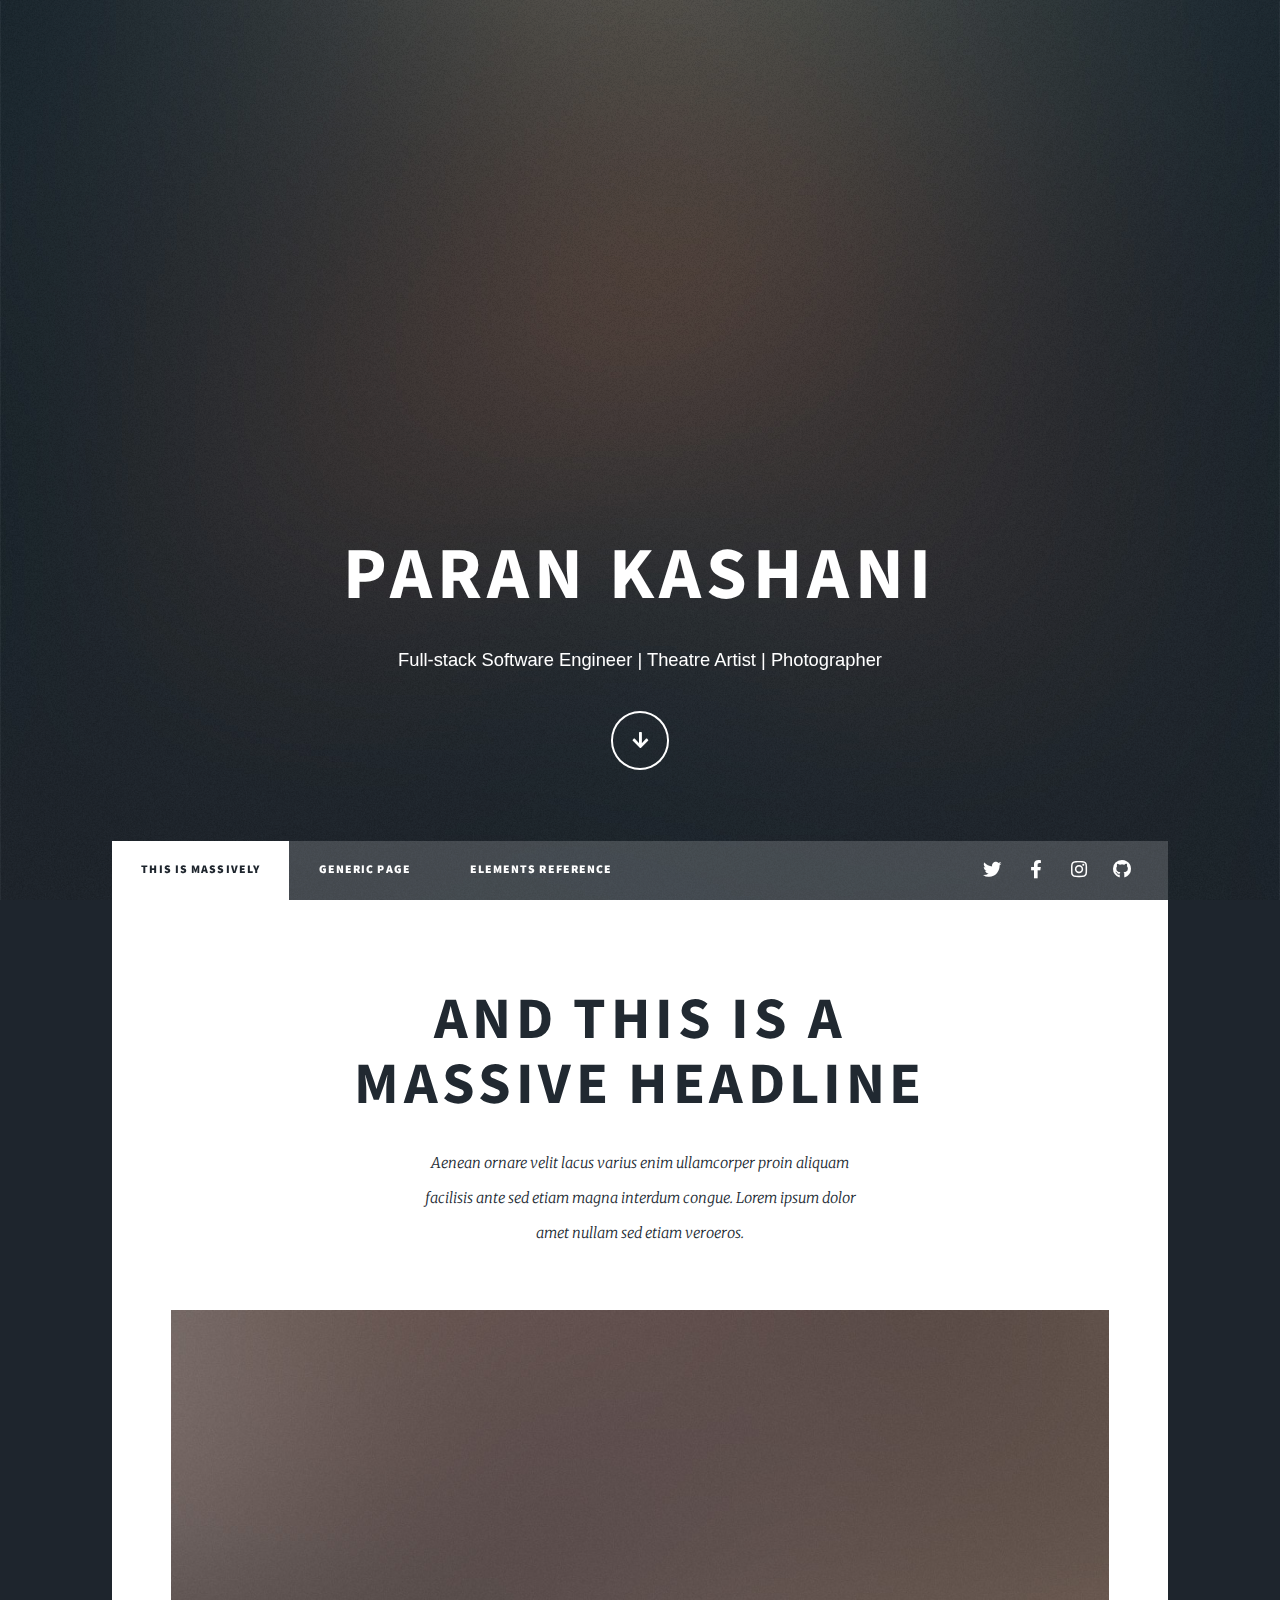
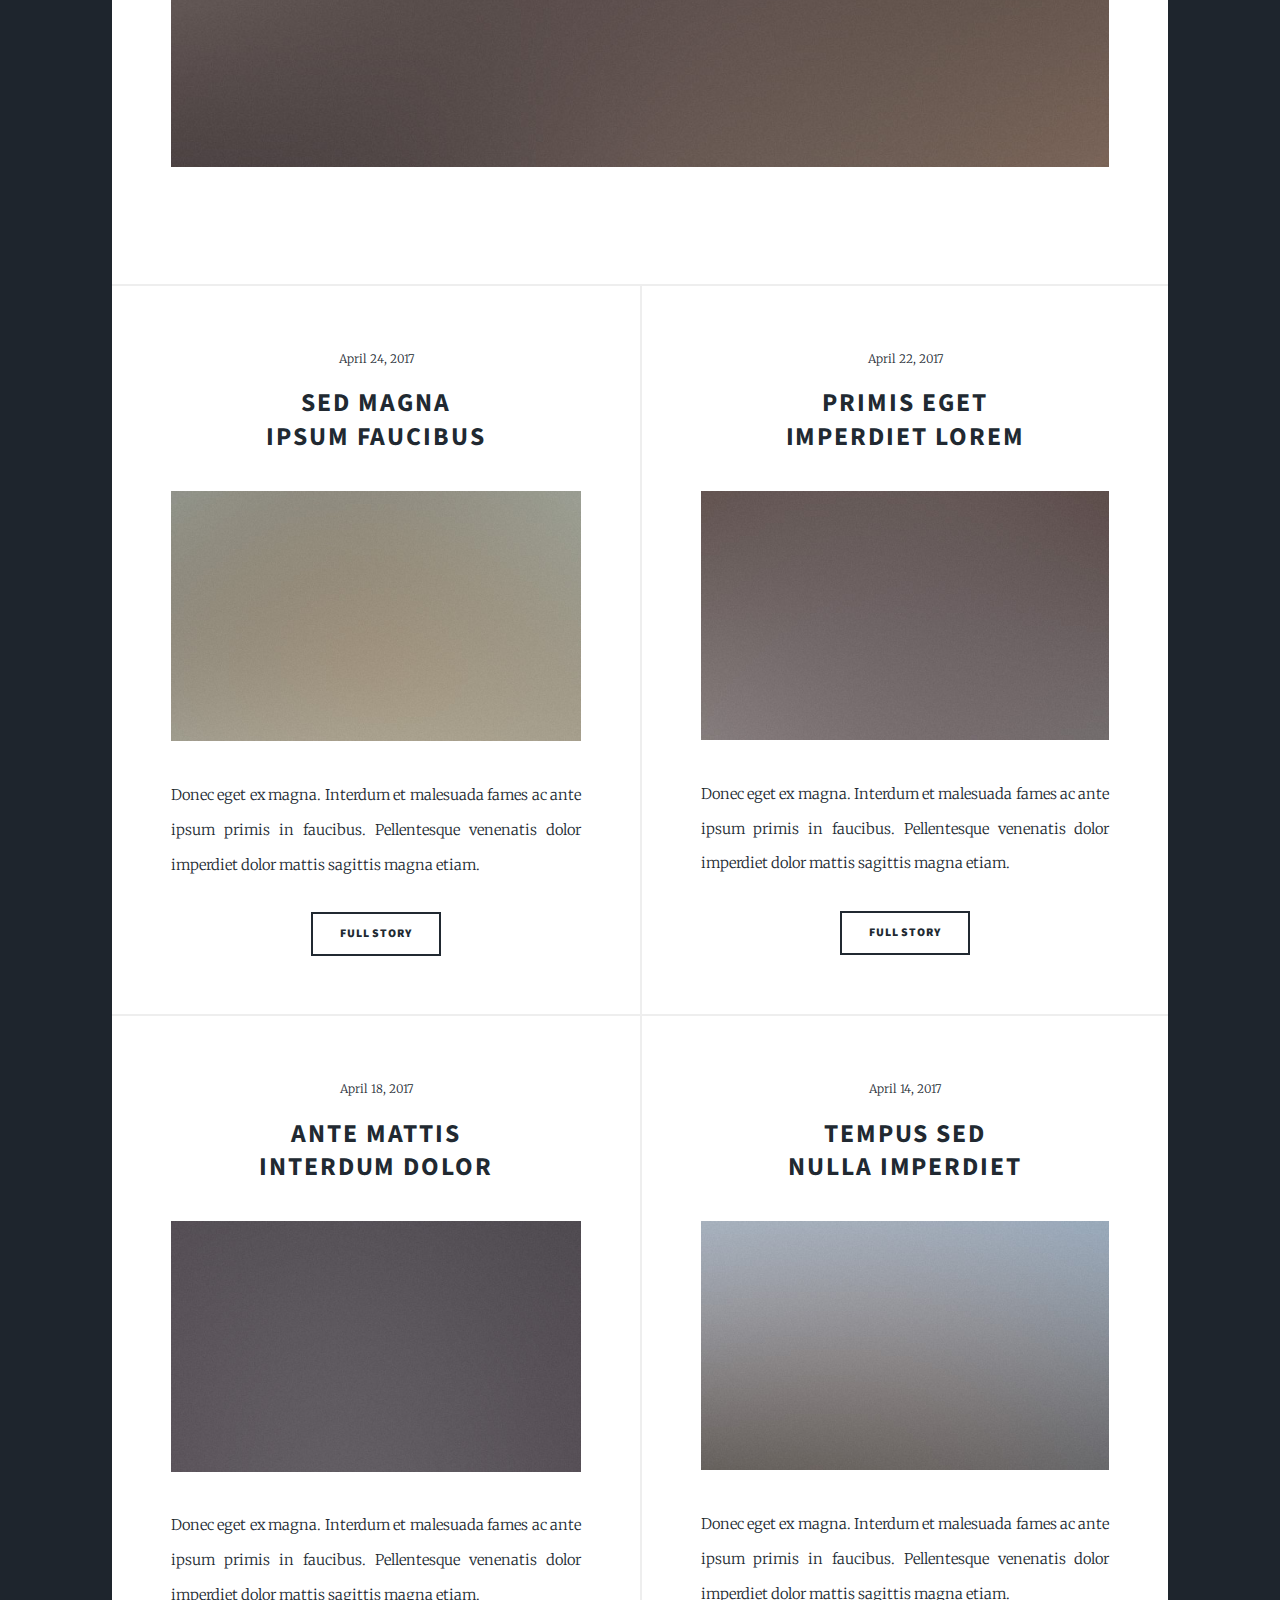
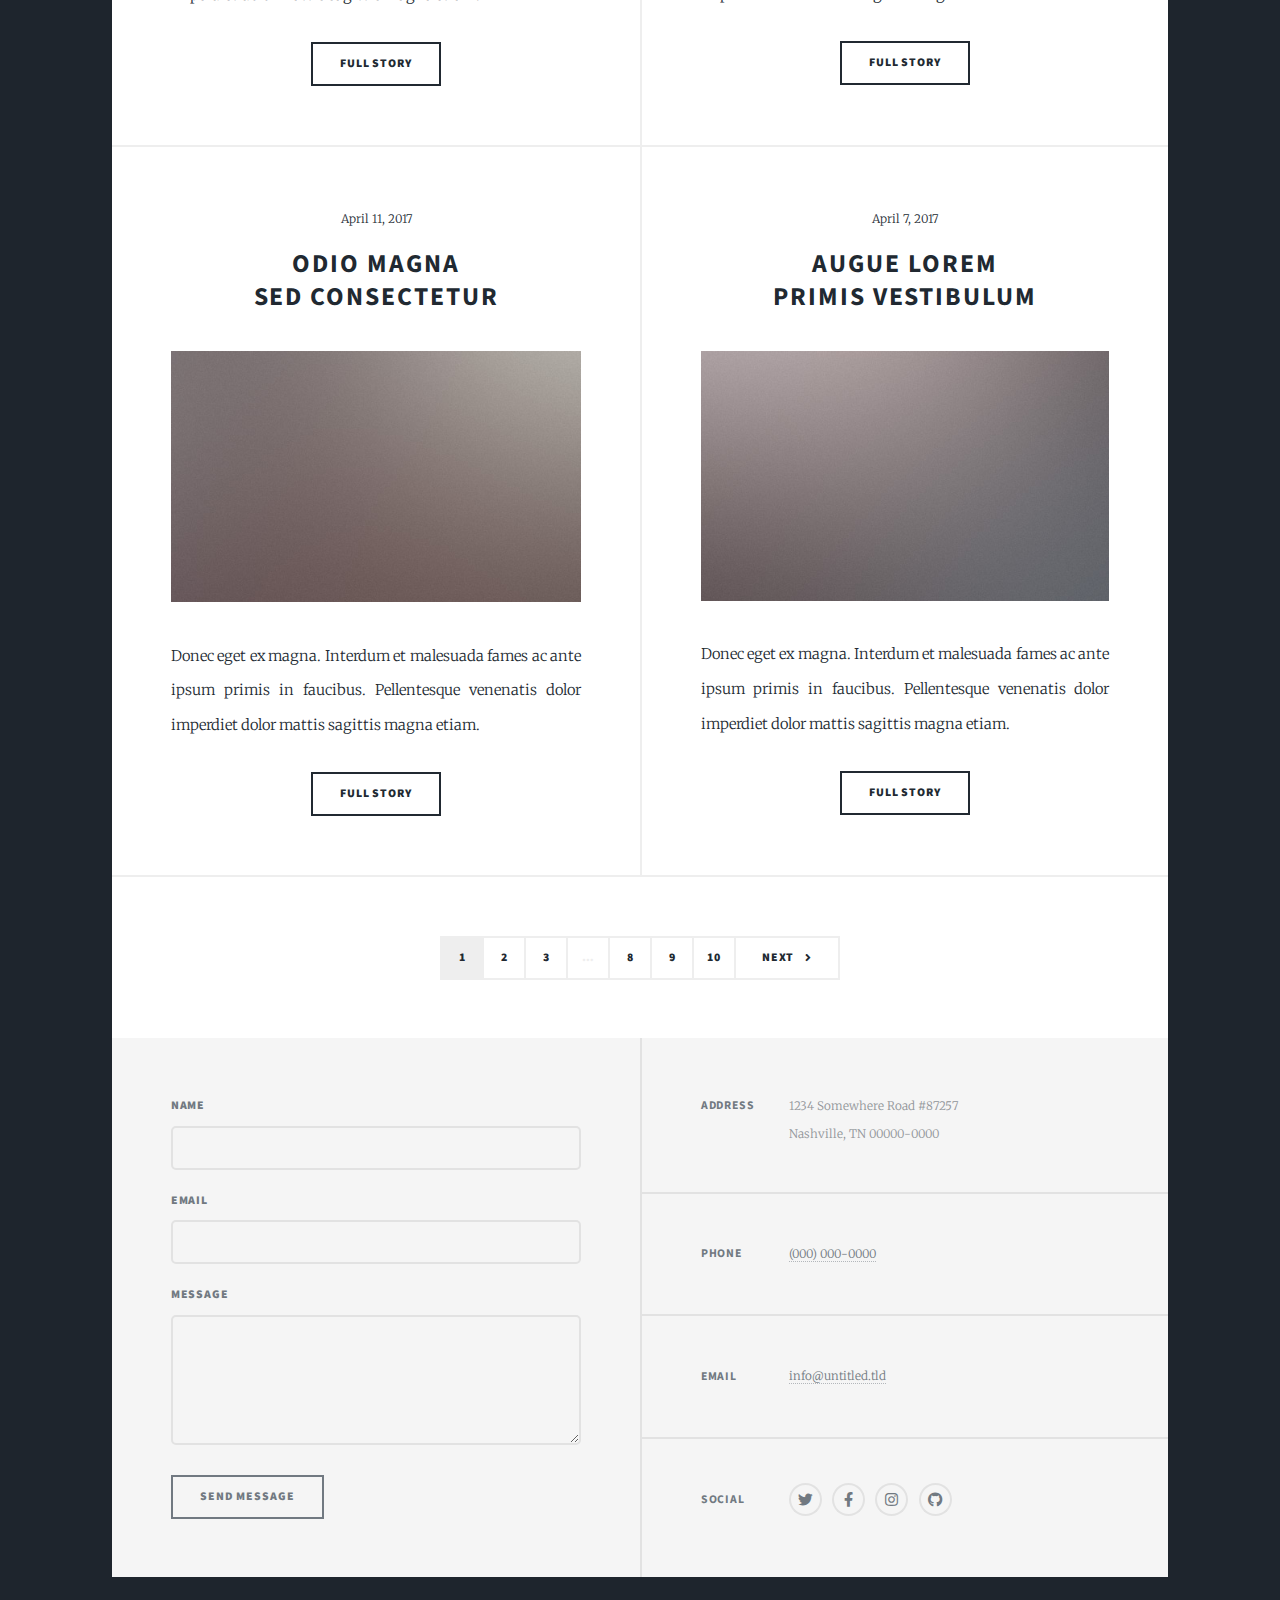
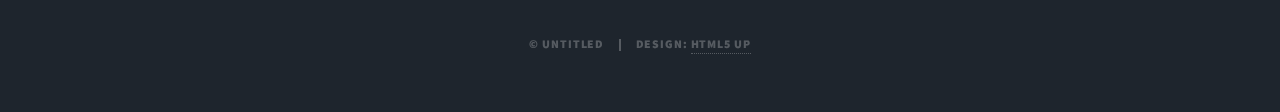
==== commit 32b138ef: "additional styling" ====
--- a/index.html
+++ b/index.html
@@ -23,7 +23,7 @@
 
 				<!-- Header -->
 					<header id="header">
-						<a href="index.html" class="logo">Massively</a>
+						<a href="index.html" class="logo">Paran Kashani</a>
 					</header>
 
 				<!-- Nav -->
--- a/assets/css/main.css
+++ b/assets/css/main.css
@@ -74,6 +74,7 @@
 
 	body {
 		-ms-overflow-style: scrollbar;
+		cursor: -webkit-image-set(url(../../../themes/oli/assets/dist/img/circle-cursor.png) 1x,url(../../../themes/oli/assets/dist/img/circle-cursorx2.png) 2x) 0 0,pointer!important;
 	}
 
 	@media screen and (max-width: 480px) {
@@ -2478,6 +2479,7 @@
 	select,
 	textarea {
 		border-color: #eeeeee;
+		border-radius: 5px;
 	}
 
 		input[type="text"]:focus,
@@ -2485,7 +2487,17 @@
 		input[type="email"]:focus,
 		select:focus,
 		textarea:focus {
-			border-color: #18bfef;
+			border-color: #FF9D0A;
+			box-shadow: 0px 0px 5px #ff9d0ad3;
+		}
+
+		input[type="text"]:hover,
+		input[type="password"]:hover,
+		input[type="email"]:hover,
+		select:hover,
+		textarea:hover {
+			border-color: #FF9D0A;
+			/* box-shadow: 0px 0px 5px #f0a331c7; */
 		}
 
 	select {
@@ -2520,7 +2532,8 @@
 
 	input[type="checkbox"]:focus + label:before,
 	input[type="radio"]:focus + label:before {
-		border-color: #18bfef;
+		/* border-color: #FF9D0A;
+		box-shadow: 0px 0px 5px #ff9d0a; */
 	}
 
 	::-webkit-input-placeholder {
@@ -2884,7 +2897,7 @@
 	}
 
 	ul.icons li a.icon:hover:before {
-		color: #18bfef;
+		color: #FF9D0A;
 	}
 
 	ul.icons.alt li .icon:before {
@@ -2892,7 +2905,7 @@
 	}
 
 	ul.icons.alt li a.icon:hover:before {
-		box-shadow: inset 0 0 0 2px #18bfef;
+		box-shadow: inset 0 0 0 2px #FF9D0A;
 	}
 
 /* Section/Article */
@@ -3191,14 +3204,14 @@
 	}
 
 		.pagination a:hover {
-			color: #18bfef !important;
-			border-color: #18bfef;
+			color: #840ab1 !important;
+			border-color: #840ab1;
 			z-index: 1;
 		}
 
 			.pagination a:hover + a,
 			.pagination a:hover + span {
-				border-left-color: #18bfef;
+				border-left-color: #840ab1;
 			}
 
 		.pagination a.active {
@@ -3318,7 +3331,7 @@
 
 			#intro a:hover {
 				border-bottom-color: transparent;
-				color: #18bfef !important;
+				color: #ff9d0a !important;
 			}
 
 		#intro strong, #intro b {
@@ -3357,8 +3370,8 @@
 			#intro input[type="button"]:hover,
 			#intro button:hover,
 			#intro .button:hover {
-				box-shadow: inset 0 0 0 2px #18bfef;
-				color: #18bfef !important;
+				box-shadow: inset 0 0 0 2px #ff9d0a;
+				color: #ff9d0a !important;
 			}
 
 			#intro input[type="submit"].primary,
@@ -3376,7 +3389,7 @@
 				#intro input[type="button"].primary:hover,
 				#intro button.primary:hover,
 				#intro .button.primary:hover {
-					background-color: #18bfef;
+					background-color: #ff9d0a;
 				}
 
 		#intro h1 {
@@ -3386,9 +3399,10 @@
 
 		#intro p {
 			font-size: 1.25rem;
-			font-style: italic;
+			/* font-style: italic; */
 			margin-top: -0.25rem;
 			text-align: center;
+			font-family: Cerebri,Helvetica,Arial,sans-serif;
 		}
 
 		#intro + #header {
@@ -3527,7 +3541,7 @@
 
 			#header a:hover {
 				border-bottom-color: transparent;
-				color: #18bfef !important;
+				color: #ff9d0a !important;
 			}
 
 		#header strong, #header b {
@@ -3572,8 +3586,8 @@
 		}
 
 			#header .logo:hover {
-				border-color: #18bfef !important;
-				color: #18bfef !important;
+				border-color: #ff9d0a !important;
+				color: #ff9d0a !important;
 			}
 
 		@media screen and (max-width: 980px) {
@@ -3627,7 +3641,7 @@
 		}
 
 		#nav ul.icons li a.icon:hover:before {
-			color: #18bfef;
+			color: #ff9d0a;
 		}
 
 		#nav ul.icons.alt li .icon:before {
@@ -3635,7 +3649,7 @@
 		}
 
 		#nav ul.icons.alt li a.icon:hover:before {
-			box-shadow: inset 0 0 0 2px #18bfef;
+			box-shadow: inset 0 0 0 2px #ff9d0a;
 		}
 
 		#nav input, #nav select, #nav textarea {
@@ -3649,7 +3663,7 @@
 
 			#nav a:hover {
 				border-bottom-color: transparent;
-				color: #18bfef !important;
+				color: #ff9d0a !important;
 			}
 
 		#nav strong, #nav b {
@@ -3725,7 +3739,7 @@
 					}
 
 						#nav ul.links li.active a:hover {
-							color: #18bfef !important;
+							color: #ff9d0a !important;
 						}
 
 		#nav ul.icons {
@@ -3969,7 +3983,7 @@
 
 			#footer a:hover {
 				border-bottom-color: transparent;
-				color: #18bfef !important;
+				color: #ff9d0a !important;
 			}
 
 		#footer strong, #footer b {
@@ -4012,8 +4026,8 @@
 			#footer input[type="button"]:hover,
 			#footer button:hover,
 			#footer .button:hover {
-				box-shadow: inset 0 0 0 2px #18bfef;
-				color: #18bfef !important;
+				box-shadow: inset 0 0 0 2px #ff9d0a;
+				color: #ff9d0a !important;
 			}
 
 			#footer input[type="submit"].primary,
@@ -4031,7 +4045,7 @@
 				#footer input[type="button"].primary:hover,
 				#footer button.primary:hover,
 				#footer .button.primary:hover {
-					background-color: #18bfef;
+					background-color: #ff9d0a;
 				}
 
 		#footer label {
@@ -4051,7 +4065,15 @@
 			#footer input[type="email"]:focus,
 			#footer select:focus,
 			#footer textarea:focus {
-				border-color: #18bfef;
+				border-color: #ff9d0a;
+			}
+
+			#footer input[type="text"]:hover,
+			#footer input[type="password"]:hover,
+			#footer input[type="email"]:hover,
+			#footer select:hover,
+			#footer textarea:hover {
+				border-color: #ff9d0a;
 			}
 
 		#footer select {
@@ -4086,7 +4108,7 @@
 
 		#footer input[type="checkbox"]:focus + label:before,
 		#footer input[type="radio"]:focus + label:before {
-			border-color: #18bfef;
+			border-color: #ff9d0a;
 		}
 
 		#footer ::-webkit-input-placeholder {
@@ -4114,7 +4136,7 @@
 		}
 
 		#footer ul.icons li a.icon:hover:before {
-			color: #18bfef;
+			color: #ff9d0a;
 		}
 
 		#footer ul.icons.alt li .icon:before {
@@ -4122,7 +4144,7 @@
 		}
 
 		#footer ul.icons.alt li a.icon:hover:before {
-			box-shadow: inset 0 0 0 2px #18bfef;
+			box-shadow: inset 0 0 0 2px #ff9d0a;
 		}
 
 		#footer header.major .date:before, #footer header.major .date:after {
@@ -4162,14 +4184,14 @@
 		}
 
 			#footer .pagination a:hover {
-				color: #18bfef !important;
-				border-color: #18bfef;
+				color: #ff9d0a !important;
+				border-color: #ff9d0a;
 				z-index: 1;
 			}
 
 				#footer .pagination a:hover + a,
 				#footer .pagination a:hover + span {
-					border-left-color: #18bfef;
+					border-left-color: #ff9d0a;
 				}
 
 			#footer .pagination a.active {
@@ -4406,7 +4428,7 @@
 
 			#copyright a:hover {
 				border-bottom-color: transparent;
-				color: #18bfef !important;
+				color: #ff9d0a !important;
 			}
 
 		#copyright strong, #copyright b {
--- a/assets/css/noscript.css
+++ b/assets/css/noscript.css
@@ -1,10 +1,4 @@
 @import url(font-awesome.min.css);
-
-/*
-	Massively by HTML5 UP
-	html5up.net | @ajlkn
-	Free for personal and commercial use under the CCA 3.0 license (html5up.net/license)
-*/
 
 /* Wrapper */
 
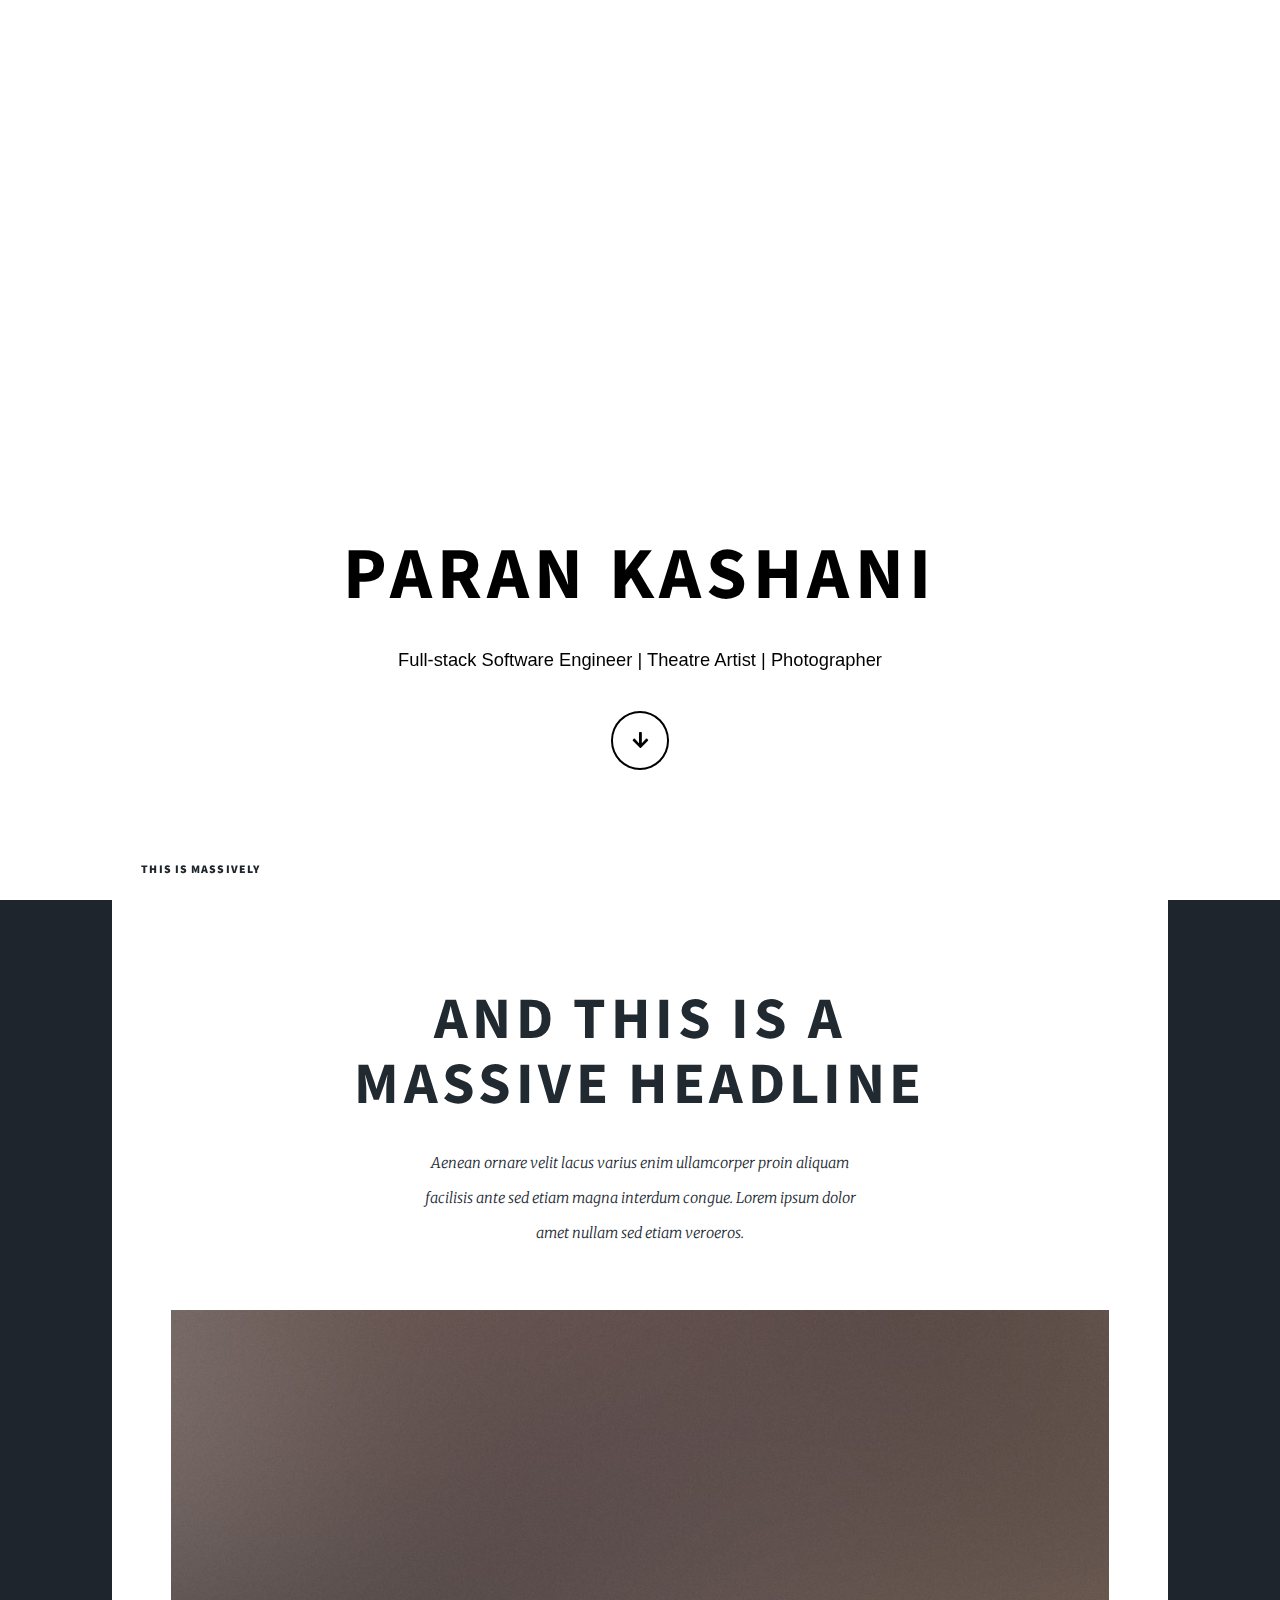
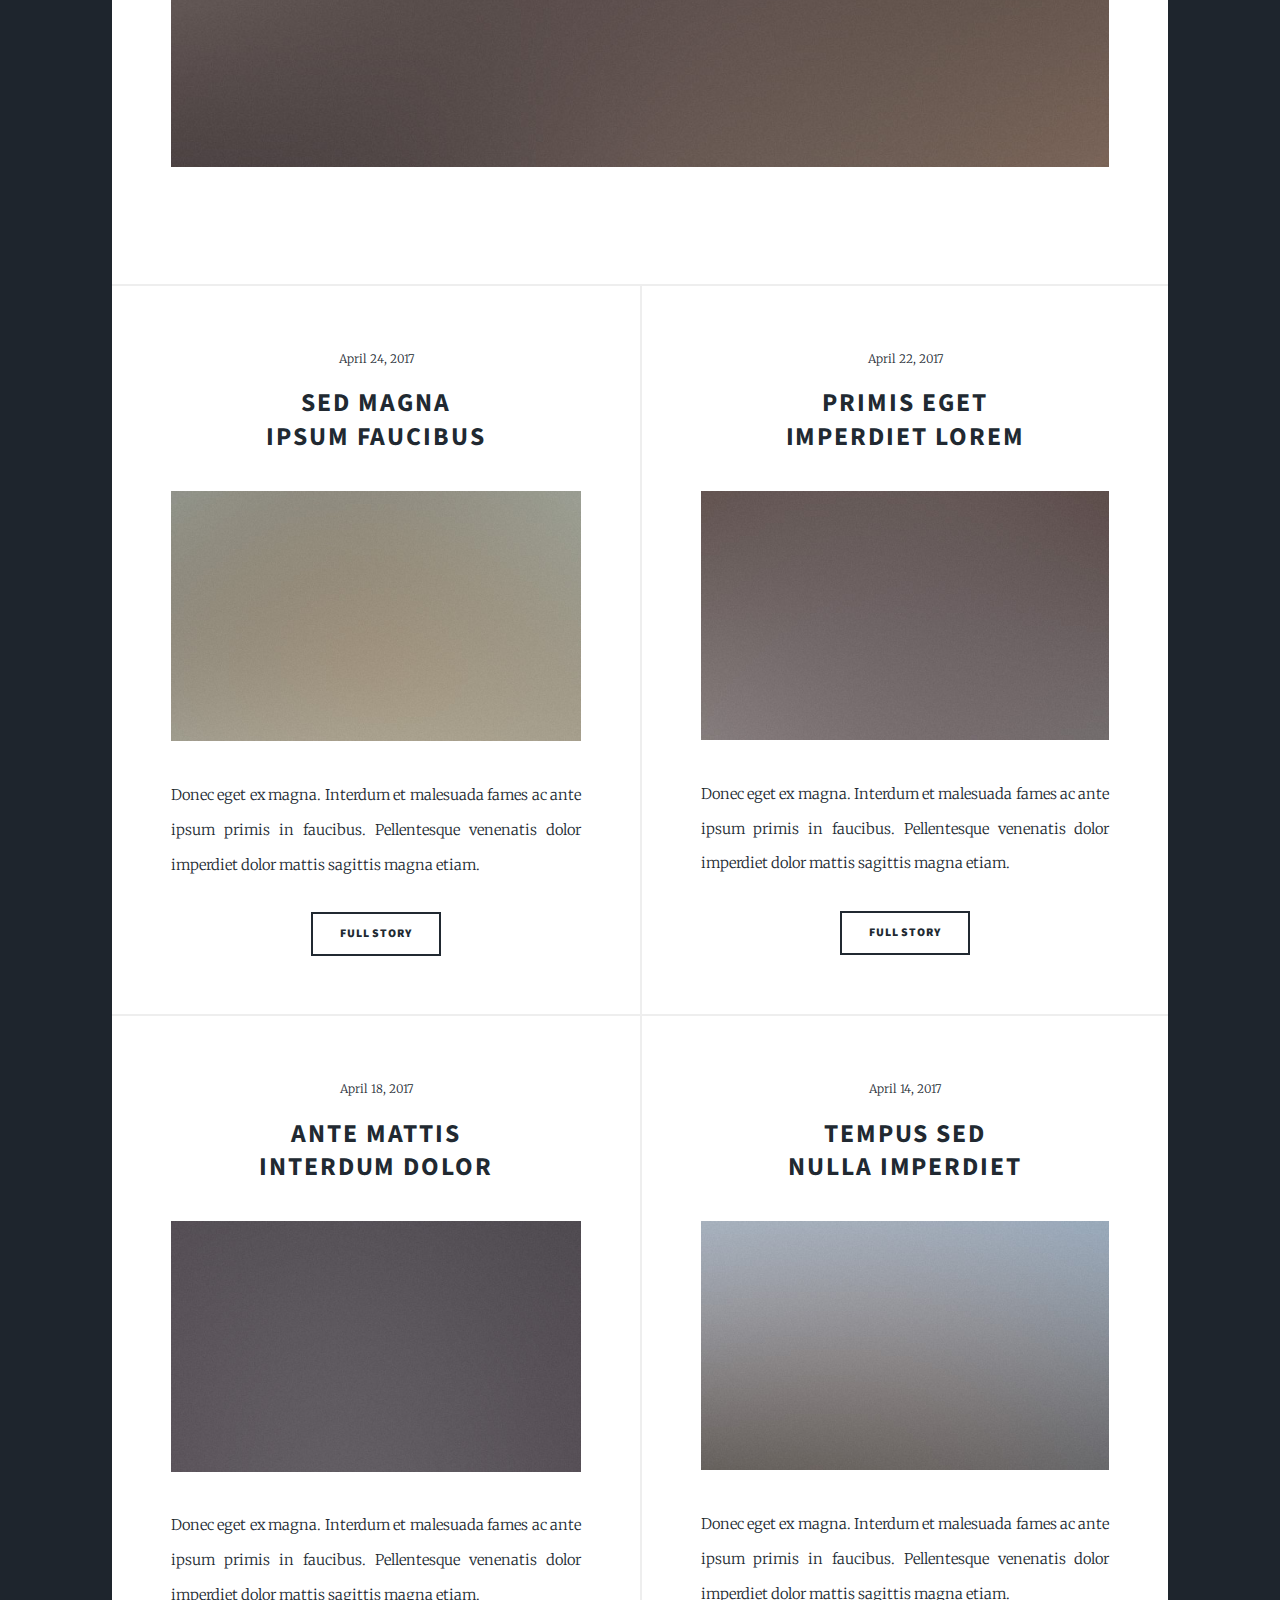
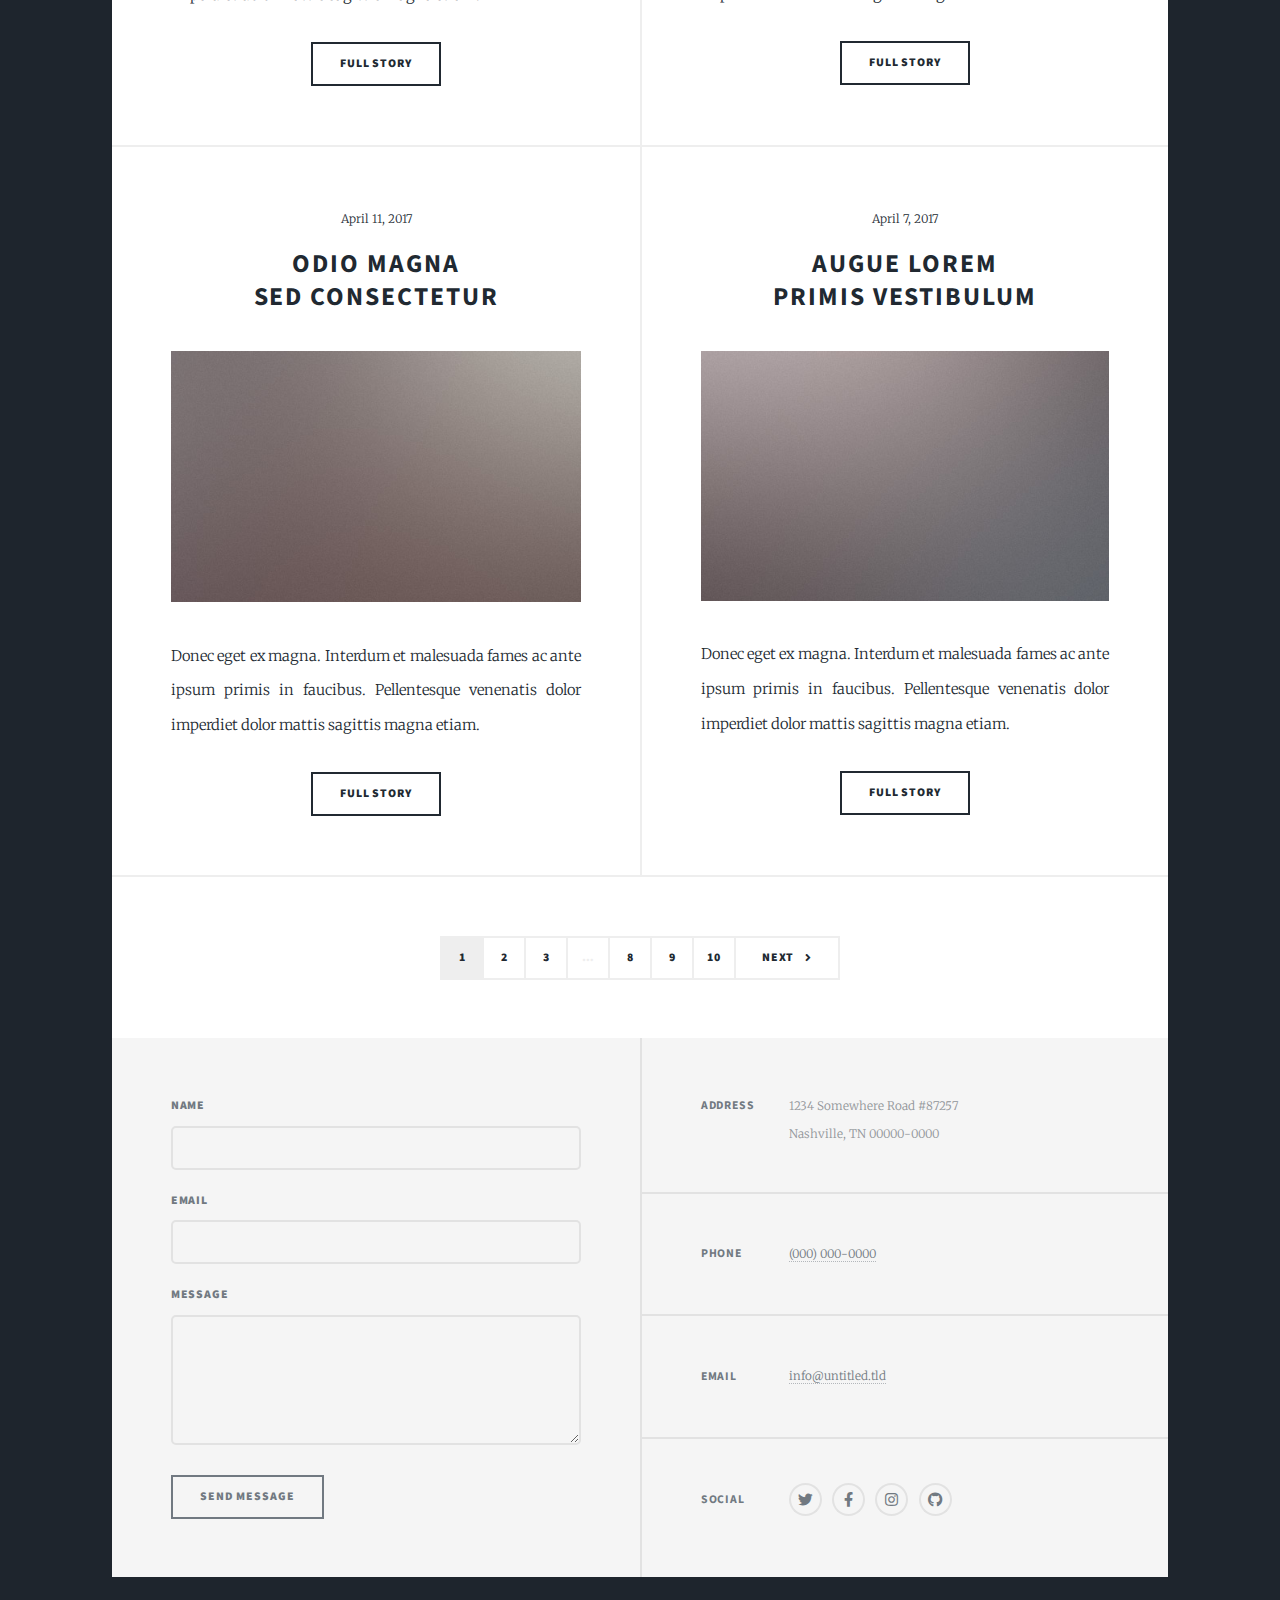
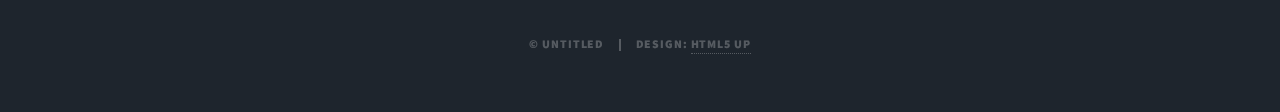
==== commit c678277b: "updated bg and color palette" ====
--- a/index.html
+++ b/index.html
@@ -23,7 +23,7 @@
 
 				<!-- Header -->
 					<header id="header">
-						<a href="index.html" class="logo">Paran Kashani</a>
+						<a href="index.html" class="logo">Representative Portfolio</a>
 					</header>
 
 				<!-- Nav -->
--- a/assets/css/main.css
+++ b/assets/css/main.css
@@ -3240,8 +3240,8 @@
 			left: 0;
 			width: 100%;
 			height: 100%;
-			background-color: #212931;
-			background-image: url("../../images/overlay.png"), linear-gradient(0deg, rgba(0, 0, 0, 0.1), rgba(0, 0, 0, 0.1)), url("../../images/bg.jpg");
+			background-color: #ffffff;
+			/* background-image: url("../../images/overlay.png"), linear-gradient(0deg, rgba(0, 0, 0, 0.1), rgba(0, 0, 0, 0.1)), url("../../images/bg.jpg"); */
 			background-size: auto,								auto,														100% auto;
 			background-position: center,								center,														top center;
 			background-repeat: repeat,								no-repeat,													no-repeat;
@@ -3265,7 +3265,8 @@
 			-webkit-transition-delay: 0.75s;
 			-ms-transition-delay: 0.75s;
 			transition-delay: 0.75s;
-			background: #1e252d;
+			background: #000000;
+			color: white;
 			content: '';
 			display: block;
 			height: 100%;
@@ -3291,7 +3292,8 @@
 /* Intro */
 
 	#intro {
-		color: #ffffff;
+		color: #000000; 
+		/* ^ title and subtitles at the top */
 		padding: 8rem 4rem 6rem 4rem ;
 		-moz-align-items: center;
 		-webkit-align-items: center;
@@ -3339,7 +3341,7 @@
 		}
 
 		#intro h1, #intro h2, #intro h3, #intro h4, #intro h5, #intro h6 {
-			color: #ffffff;
+			color: #000000;
 		}
 
 		#intro blockquote {
@@ -3361,8 +3363,8 @@
 		#intro button,
 		#intro .button {
 			background-color: transparent;
-			box-shadow: inset 0 0 0 2px #ffffff;
-			color: #ffffff !important;
+			box-shadow: inset 0 0 0 2px #000000;
+			color: #000000 !important;
 		}
 
 			#intro input[type="submit"]:hover,
@@ -3572,7 +3574,7 @@
 			transition: border-color 0.2s ease-in-out, color 0.2s ease-in-out, opacity 0.5s ease, transform 0.5s ease, visibility 0.5s;
 			pointer-events: auto;
 			border-style: solid;
-			border-color: #ffffff;
+			border-color: #000000;
 			border-width: 5px !important;
 			/* font-family: "Source Sans Pro", Helvetica, sans-serif; */
 			font-family: circular, -apple-system, BlinkMacSystemFont, Segoe UI, sans-serif;
@@ -4513,7 +4515,7 @@
 		top: 0.75rem;
 		right: 0.75rem;
 		border: 0;
-		color: #ffffff;
+		color: #383BE5;
 		font-family: "Source Sans Pro", Helvetica, sans-serif;
 		font-size: 0.9rem;
 		font-weight: 900;
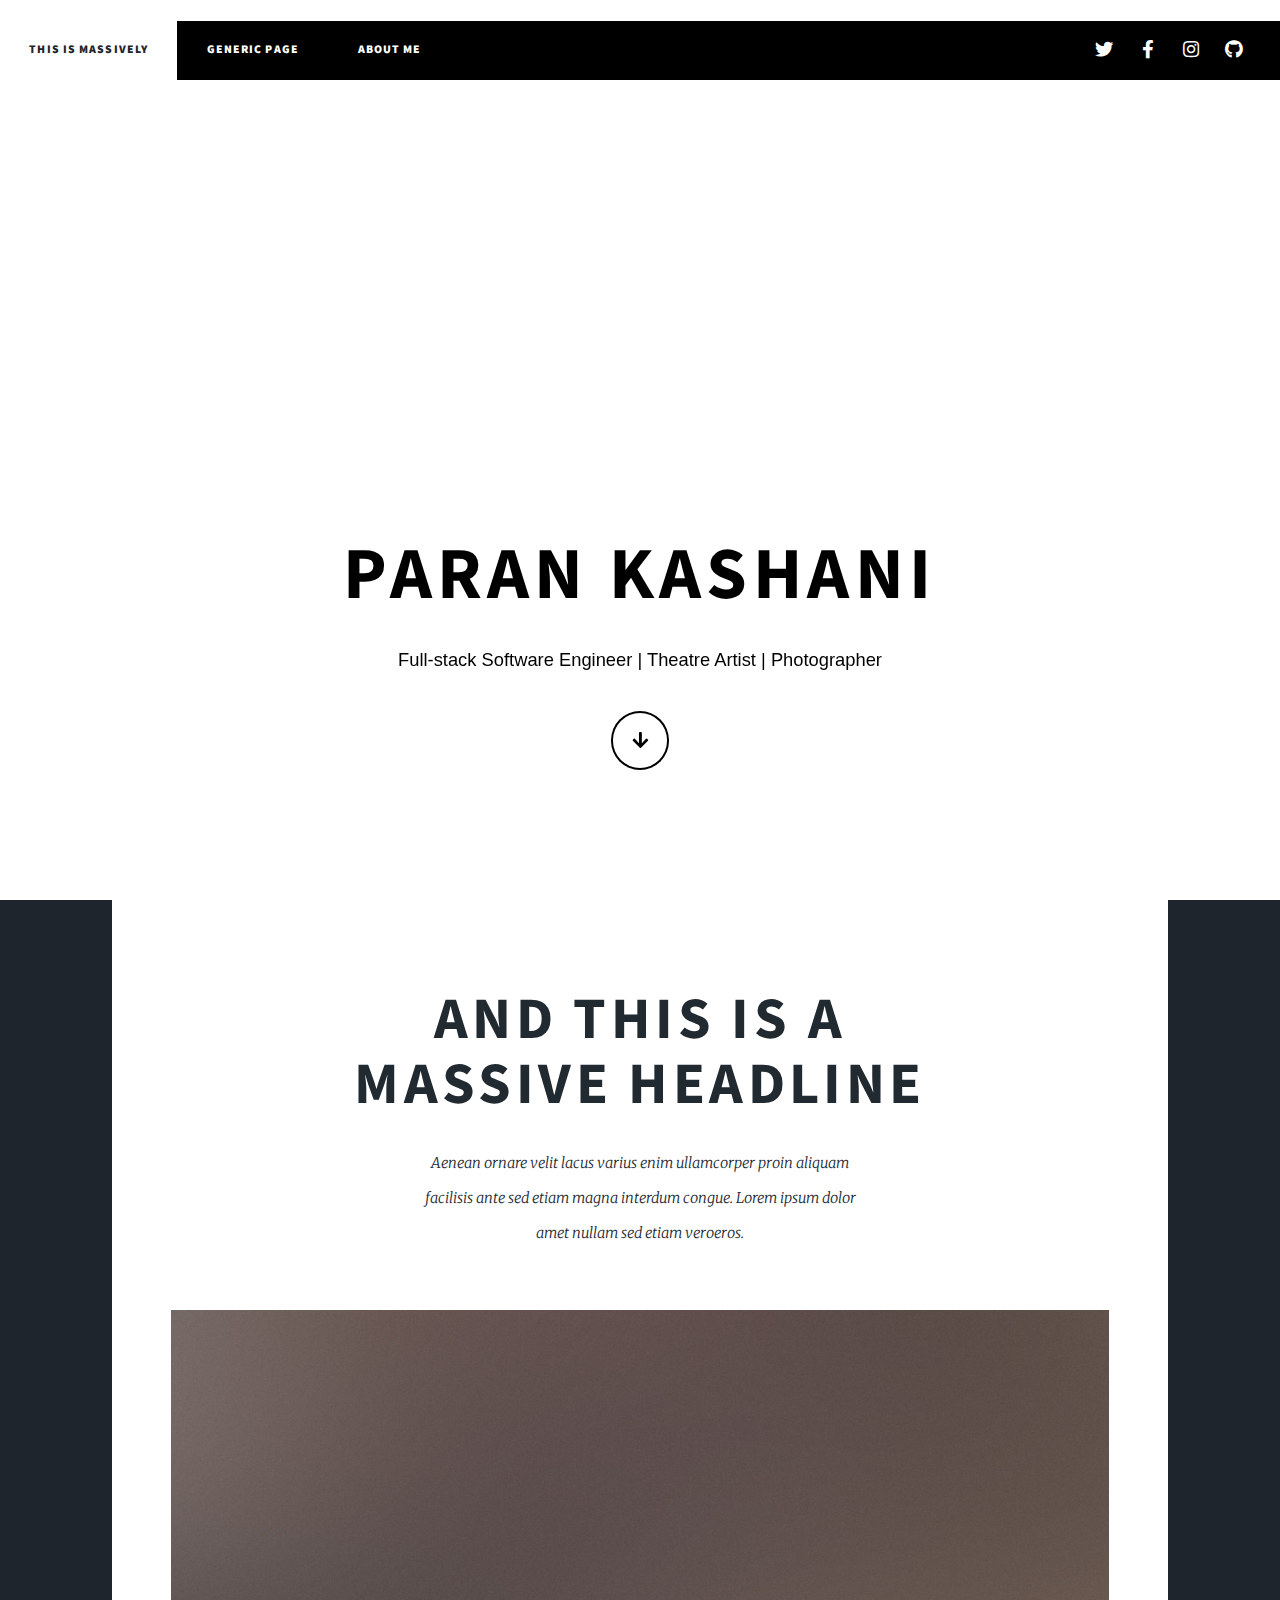
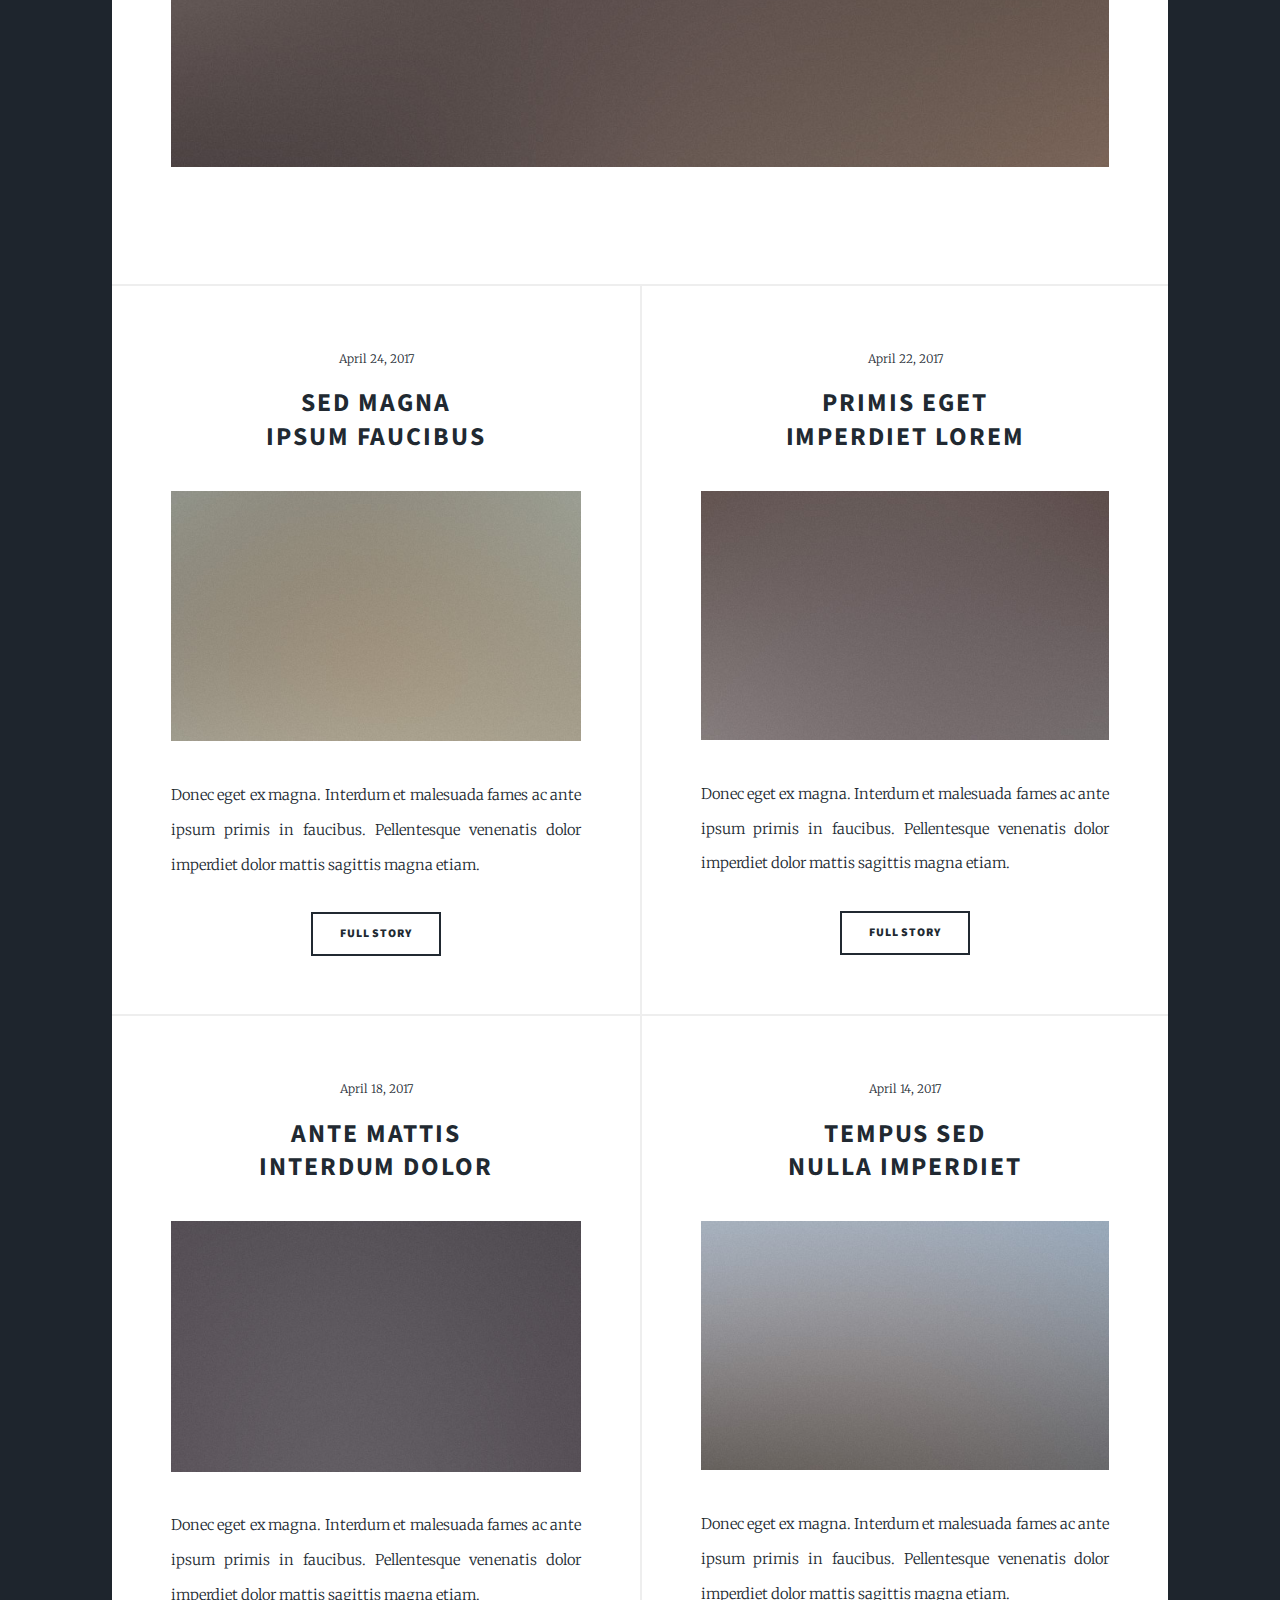
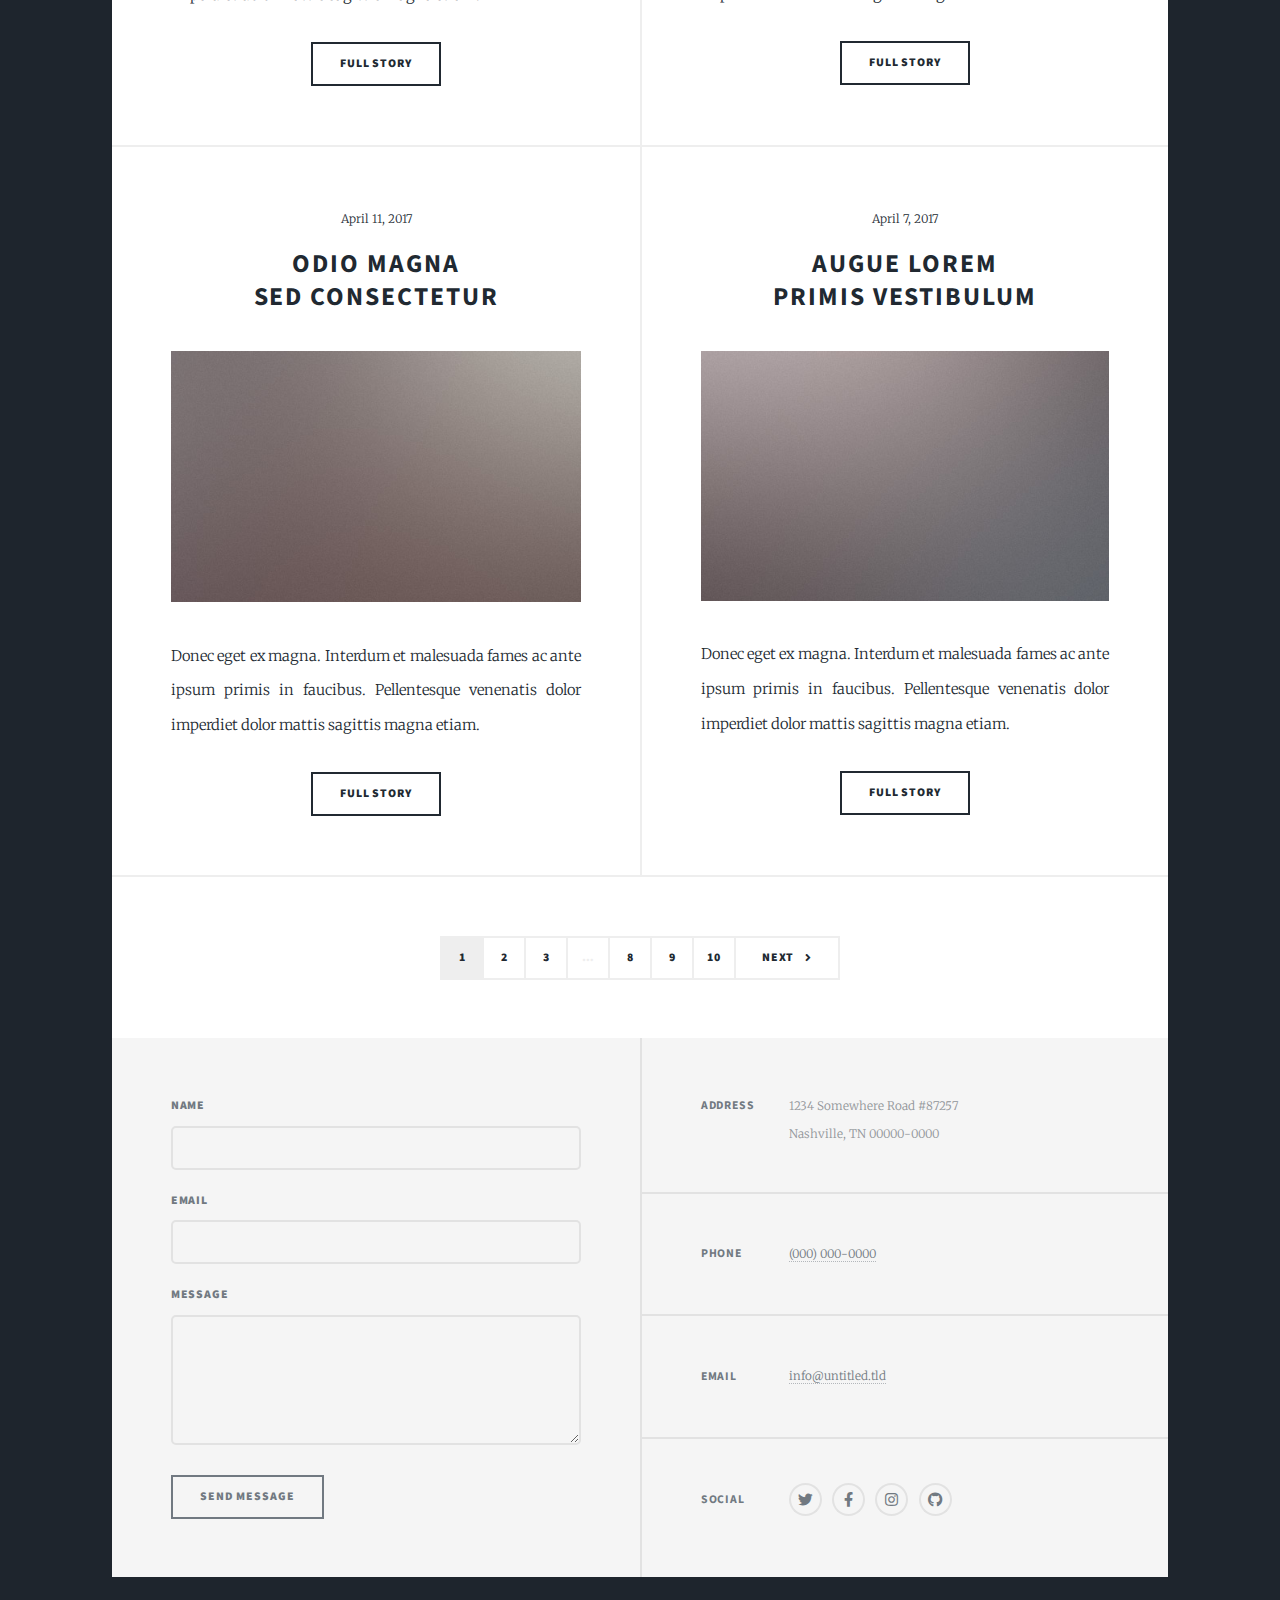
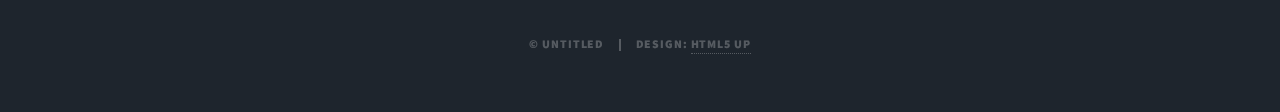
==== commit 3d7a2de3: "adjusted the nav bar" ====
--- a/index.html
+++ b/index.html
@@ -31,7 +31,7 @@
 						<ul class="links">
 							<li class="active"><a href="index.html">This is Massively</a></li>
 							<li><a href="generic.html">Generic Page</a></li>
-							<li><a href="elements.html">Elements Reference</a></li>
+							<li><a href="elements.html">About me</a></li>
 						</ul>
 						<ul class="icons">
 							<li><a href="#" class="icon brands fa-twitter"><span class="label">Twitter</span></a></li>
--- a/assets/css/main.css
+++ b/assets/css/main.css
@@ -3575,11 +3575,12 @@
 			pointer-events: auto;
 			border-style: solid;
 			border-color: #000000;
-			border-width: 5px !important;
+			color: black;
+			border-width: 2px !important;
 			/* font-family: "Source Sans Pro", Helvetica, sans-serif; */
 			font-family: circular, -apple-system, BlinkMacSystemFont, Segoe UI, sans-serif;
 			font-size: 2.25rem;
-			font-weight: 900;
+			font-weight: 200;
 			letter-spacing: 0.075em;
 			line-height: 1;
 			padding: 1rem 1.75rem;
@@ -3617,7 +3618,7 @@
 /* Nav */
 
 	#nav {
-		color: #ffffff;
+		color: #000000;
 		display: -moz-flex;
 		display: -webkit-flex;
 		display: -ms-flex;
@@ -3626,15 +3627,19 @@
 		-webkit-transition: -webkit-transform 1s ease, opacity 1s ease;
 		-ms-transition: -ms-transform 1s ease, opacity 1s ease;
 		transition: transform 1s ease, opacity 1s ease;
-		background: rgba(255, 255, 255, 0.175);
+		background: rgb(0, 0, 0);
 		height: 4rem;
 		line-height: 4rem;
 		margin: -4rem auto 0 auto;
 		overflow: hidden;
 		padding: 0 2rem 0 0;
-		position: relative;
-		width: calc(100% - 4rem);
-		max-width: 72rem;
+		position: fixed; 
+		/* this was previously relative ^ */
+		top: 80px; 
+		/* we previously did not have this ^ */
+		/* width: calc(100% - 4rem); */
+		width: 100%;
+		/* max-width: 72rem; */
 		z-index: 2;
 	}
 
@@ -3647,7 +3652,7 @@
 		}
 
 		#nav ul.icons.alt li .icon:before {
-			box-shadow: inset 0 0 0 2px #ffffff;
+			box-shadow: inset 0 0 0 2px #000000;
 		}
 
 		#nav ul.icons.alt li a.icon:hover:before {
@@ -4515,7 +4520,7 @@
 		top: 0.75rem;
 		right: 0.75rem;
 		border: 0;
-		color: #383BE5;
+		color: #000000;
 		font-family: "Source Sans Pro", Helvetica, sans-serif;
 		font-size: 0.9rem;
 		font-weight: 900;
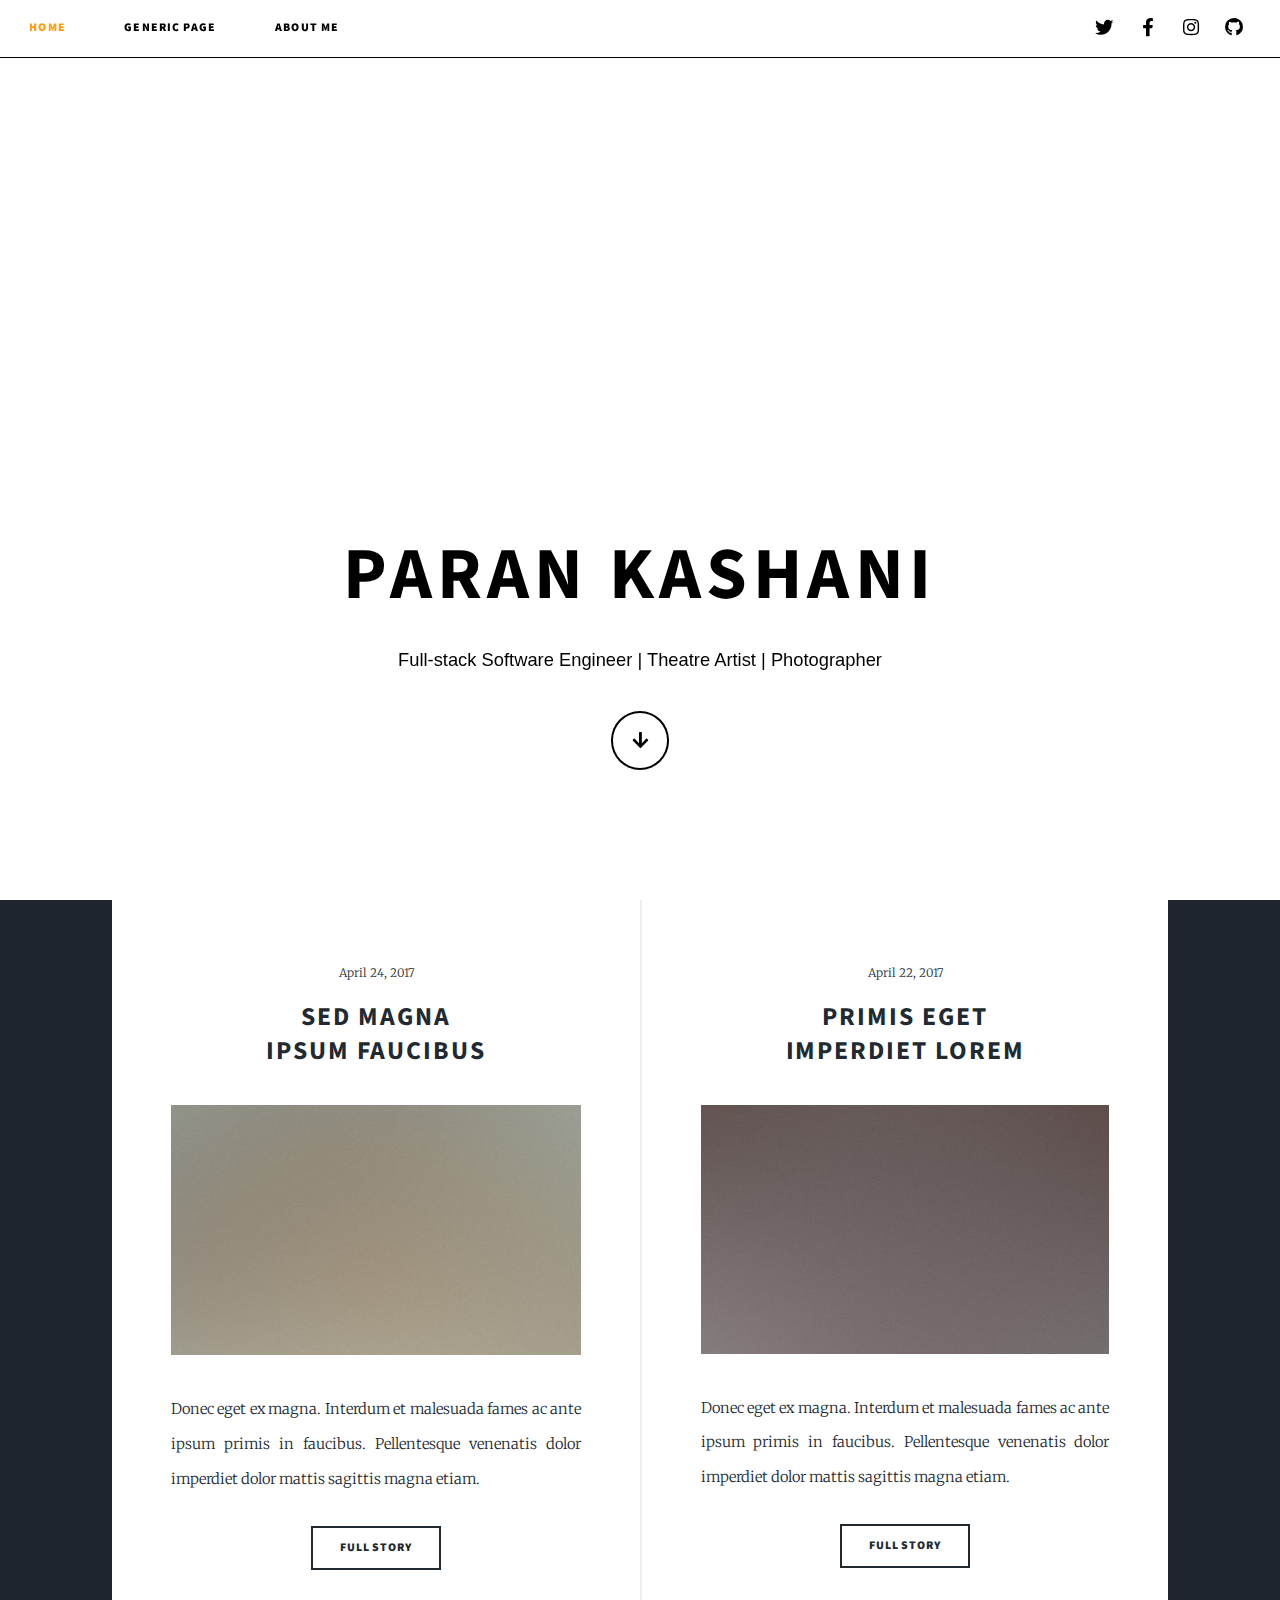
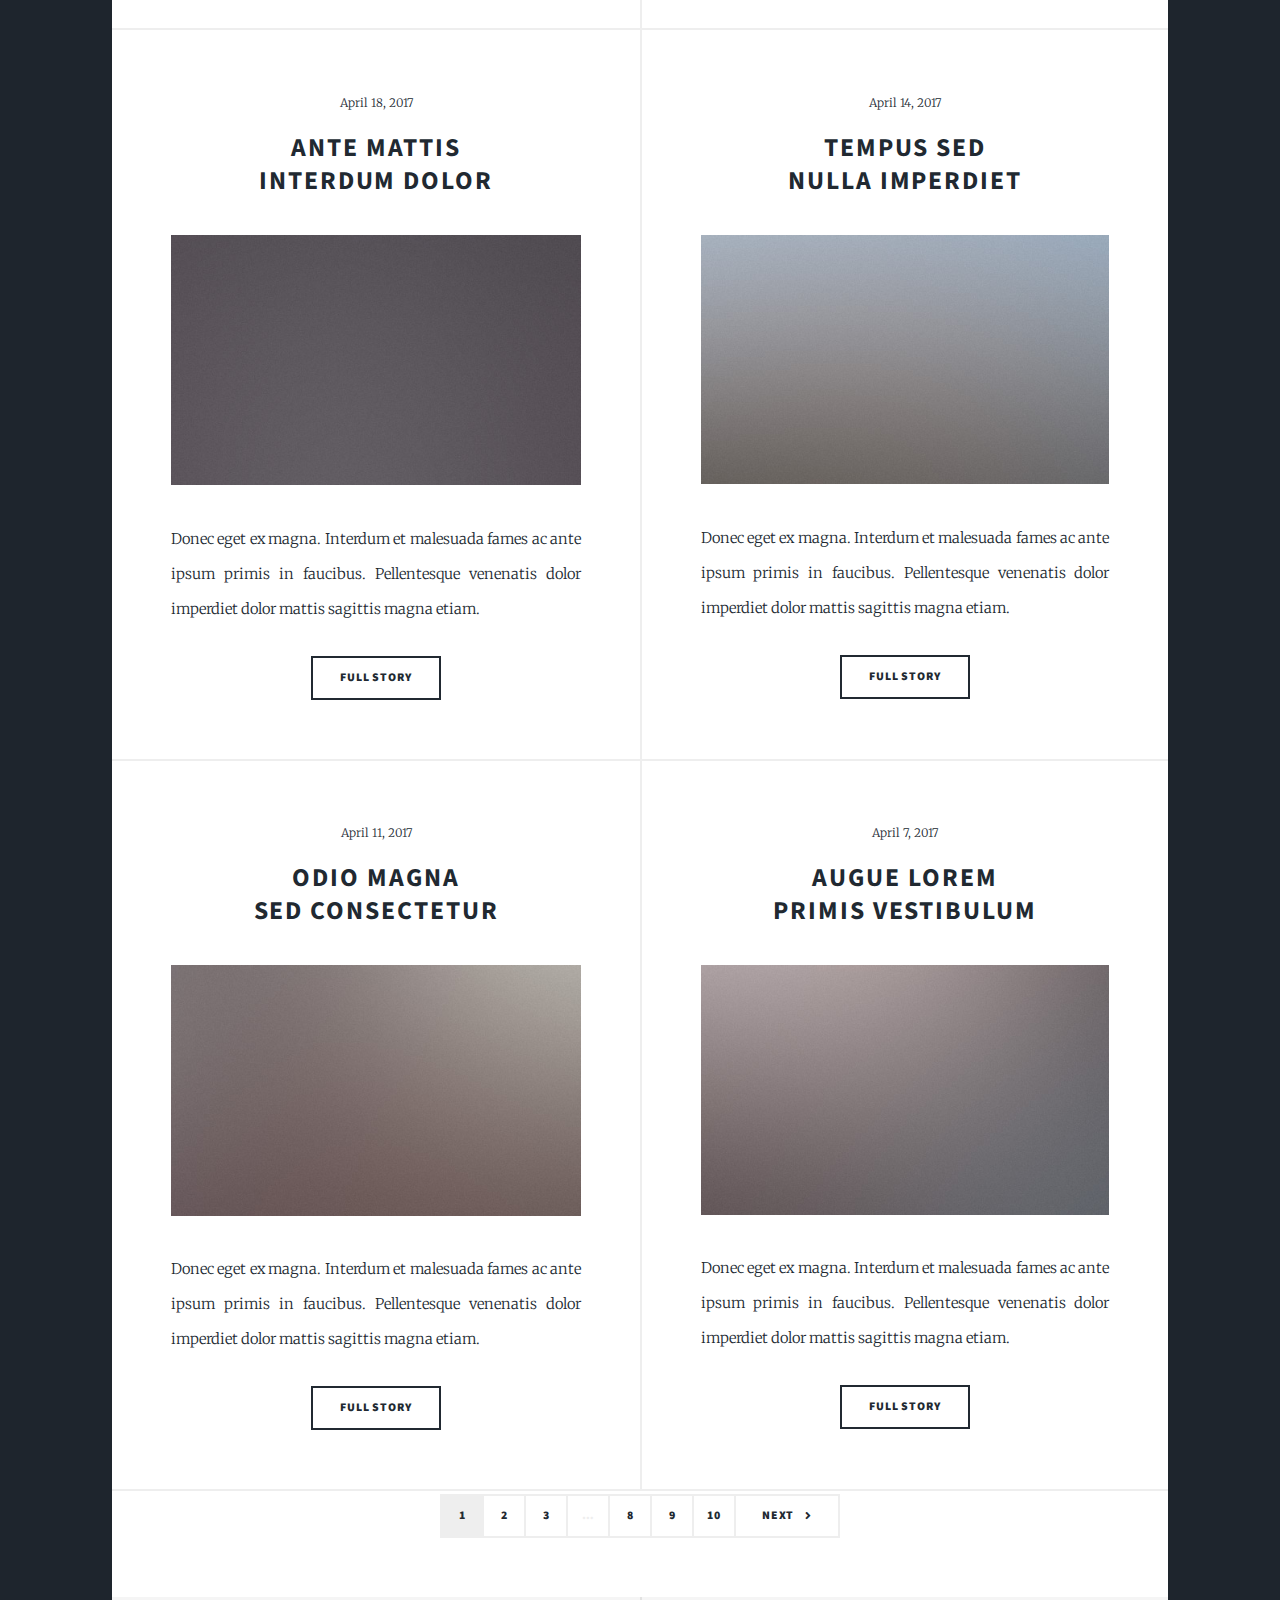
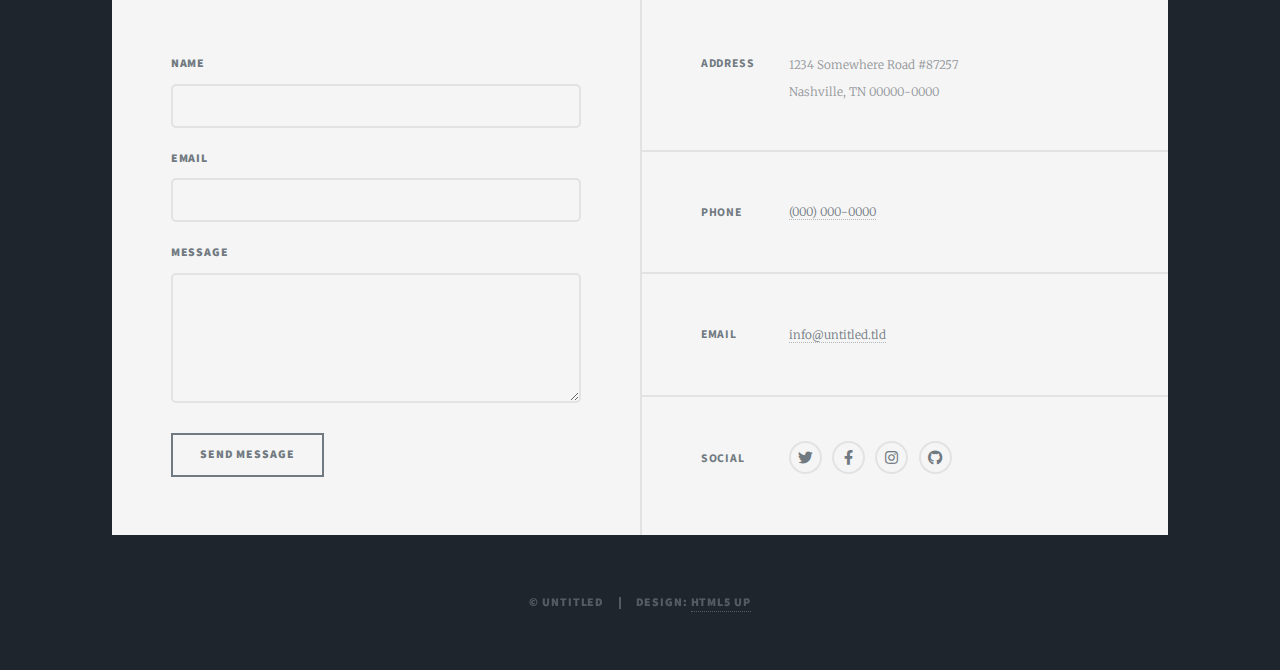
==== commit e2aba9ab: "updated nav and outline" ====
--- a/index.html
+++ b/index.html
@@ -29,7 +29,7 @@
 				<!-- Nav -->
 					<nav id="nav">
 						<ul class="links">
-							<li class="active"><a href="index.html">This is Massively</a></li>
+							<li class="active"><a href="index.html">Home</a></li>
 							<li><a href="generic.html">Generic Page</a></li>
 							<li><a href="elements.html">About me</a></li>
 						</ul>
@@ -45,9 +45,9 @@
 					<div id="main">
 
 						<!-- Featured Post -->
-							<article class="post featured">
+							<!-- <article class="post featured">
 								<header class="major">
-									<!-- <span class="date">April 25, 2017</span> -->
+									<span class="date">April 25, 2017</span>
 									<h2><a href="#">And this is a<br />
 									massive headline</a></h2>
 									<p>Aenean ornare velit lacus varius enim ullamcorper proin aliquam<br />
@@ -55,10 +55,10 @@
 									amet nullam sed etiam veroeros.</p>
 								</header>
 								<a href="#" class="image main"><img src="images/pic01.jpg" alt="" /></a>
-								<!-- <ul class="actions special">
+								<ul class="actions special">
 									<li><a href="#" class="button large">Full Story</a></li>
-								</ul> -->
-							</article>
+								</ul>
+							</article> -->
 
 						<!-- Posts -->
 							<section class="posts">
--- a/assets/css/main.css
+++ b/assets/css/main.css
@@ -3573,8 +3573,8 @@
 			-ms-transition: border-color 0.2s ease-in-out, color 0.2s ease-in-out, opacity 0.5s ease, -ms-transform 0.5s ease, visibility 0.5s;
 			transition: border-color 0.2s ease-in-out, color 0.2s ease-in-out, opacity 0.5s ease, transform 0.5s ease, visibility 0.5s;
 			pointer-events: auto;
-			border-style: solid;
-			border-color: #000000;
+			border: none;
+			/* border-colorgb(184, 174, 174)000; */
 			color: black;
 			border-width: 2px !important;
 			/* font-family: "Source Sans Pro", Helvetica, sans-serif; */
@@ -3586,6 +3586,7 @@
 			padding: 1rem 1.75rem;
 			text-transform: uppercase;
 			visibility: visible;
+			margin-bottom: -50px;
 		}
 
 			#header .logo:hover {
@@ -3627,10 +3628,11 @@
 		-webkit-transition: -webkit-transform 1s ease, opacity 1s ease;
 		-ms-transition: -ms-transform 1s ease, opacity 1s ease;
 		transition: transform 1s ease, opacity 1s ease;
-		background: rgb(0, 0, 0);
+		background: rgba(255, 255, 255, 0.801);
+		border-bottom: 1px solid black;
 		height: 4rem;
 		line-height: 4rem;
-		margin: -4rem auto 0 auto;
+		margin: -5.5rem auto 0 auto;
 		overflow: hidden;
 		padding: 0 2rem 0 0;
 		position: fixed; 
@@ -3640,7 +3642,7 @@
 		/* width: calc(100% - 4rem); */
 		width: 100%;
 		/* max-width: 72rem; */
-		z-index: 2;
+		z-index: 7; /*adding this helps it overlap other elements*/
 	}
 
 		#nav ul.divided li {
@@ -3664,7 +3666,8 @@
 		}
 
 		#nav a {
-			color: #ffffff;
+			color: #000000;
+			/* background-color: rgba(255, 255, 255, 0.801); */
 			border-bottom-color: rgba(255, 255, 255, 0.5);
 		}
 
@@ -3781,7 +3784,7 @@
 	}
 
 		#main > * {
-			padding: 4rem 4rem 2rem 4rem ;
+			padding: 3px 4rem 2rem 4rem ;
 			border-top: solid 2px #eeeeee;
 			margin: 0;
 		}
@@ -3795,7 +3798,7 @@
 		}
 
 		#main > .post {
-			padding: 8rem 8rem 6rem 8rem ;
+			padding: 3px 8rem 6rem 8rem ;
 		}
 
 			#main > .post header.major > .date {
@@ -3815,7 +3818,7 @@
 			@media screen and (max-width: 1280px) {
 
 				#main > .post {
-					padding: 6rem 4rem 4rem 4rem ;
+					padding: 3px 4rem 4rem 4rem ;
 				}
 
 			}
@@ -3823,7 +3826,7 @@
 			@media screen and (max-width: 736px) {
 
 				#main > .post {
-					padding: 4rem 2rem 2rem 2rem ;
+					padding: 3px 2rem 2rem 2rem ;
 				}
 
 					#main > .post header.major > .date {
